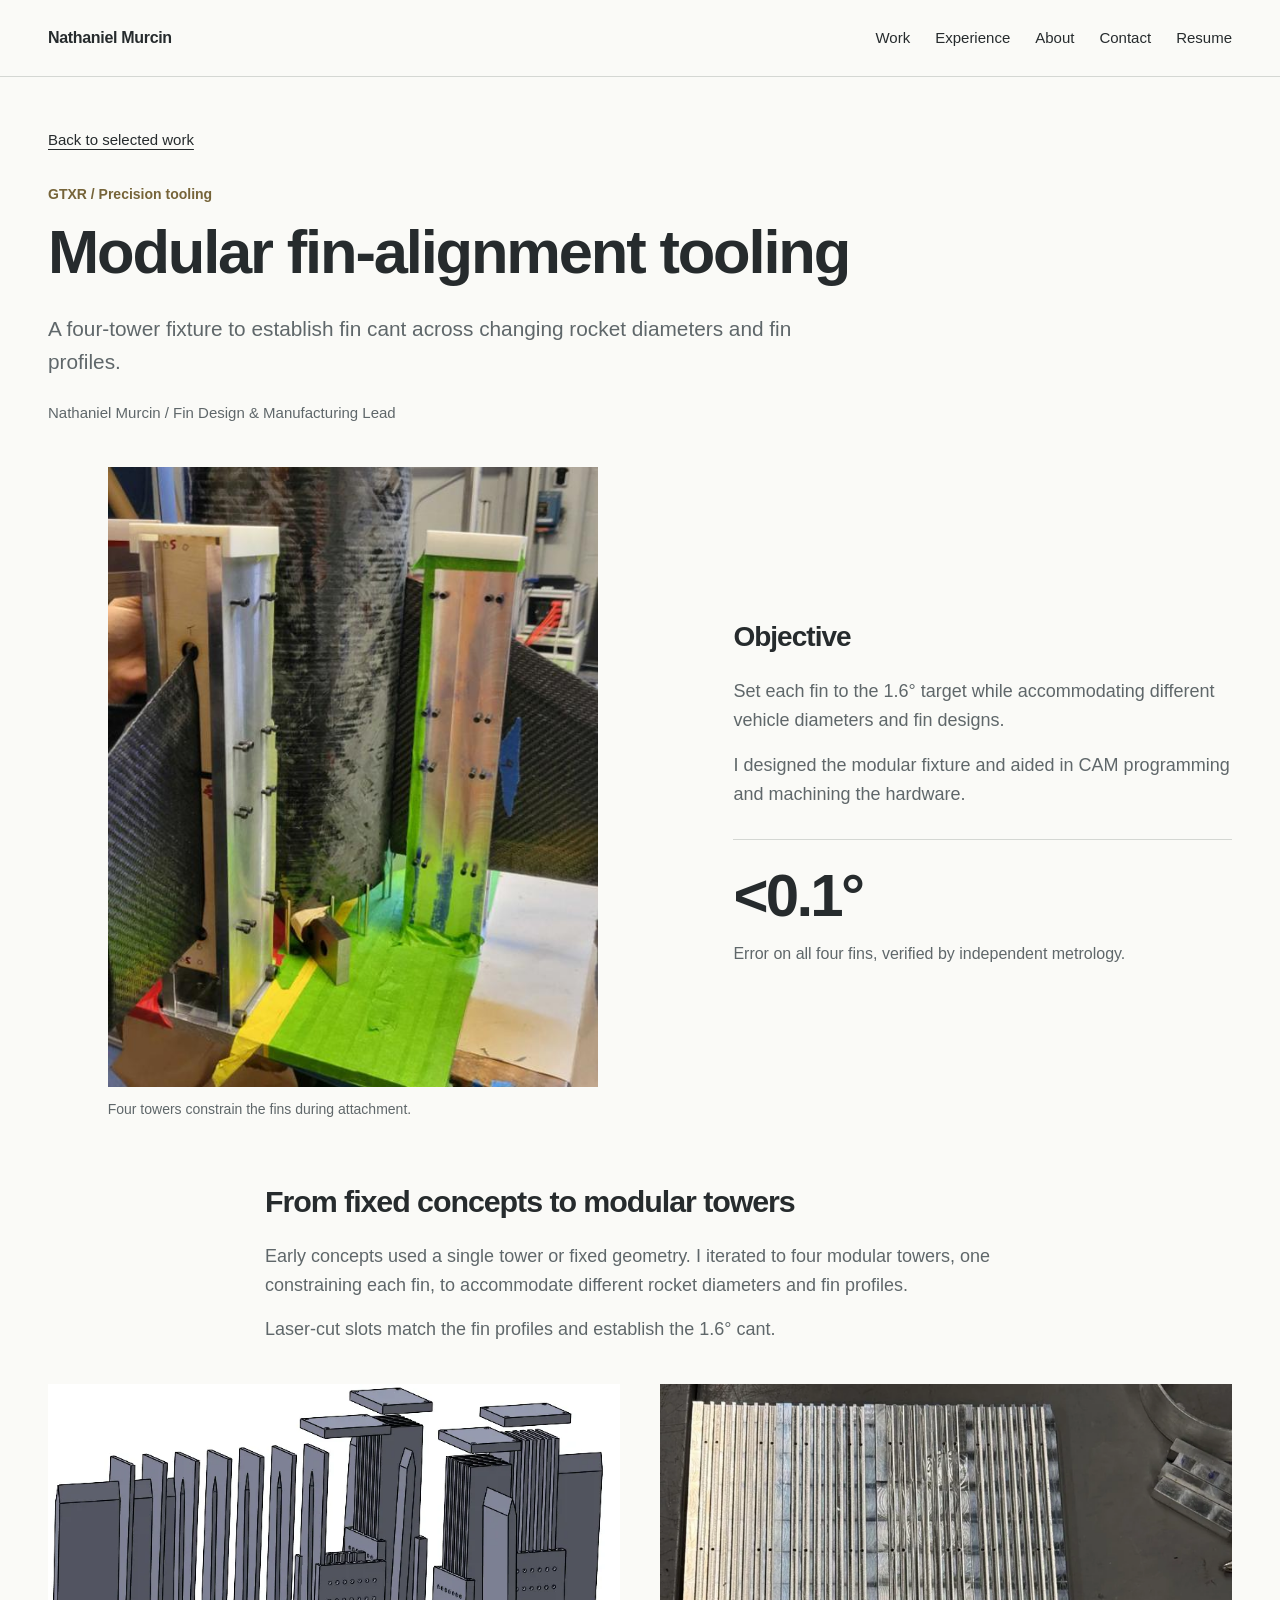
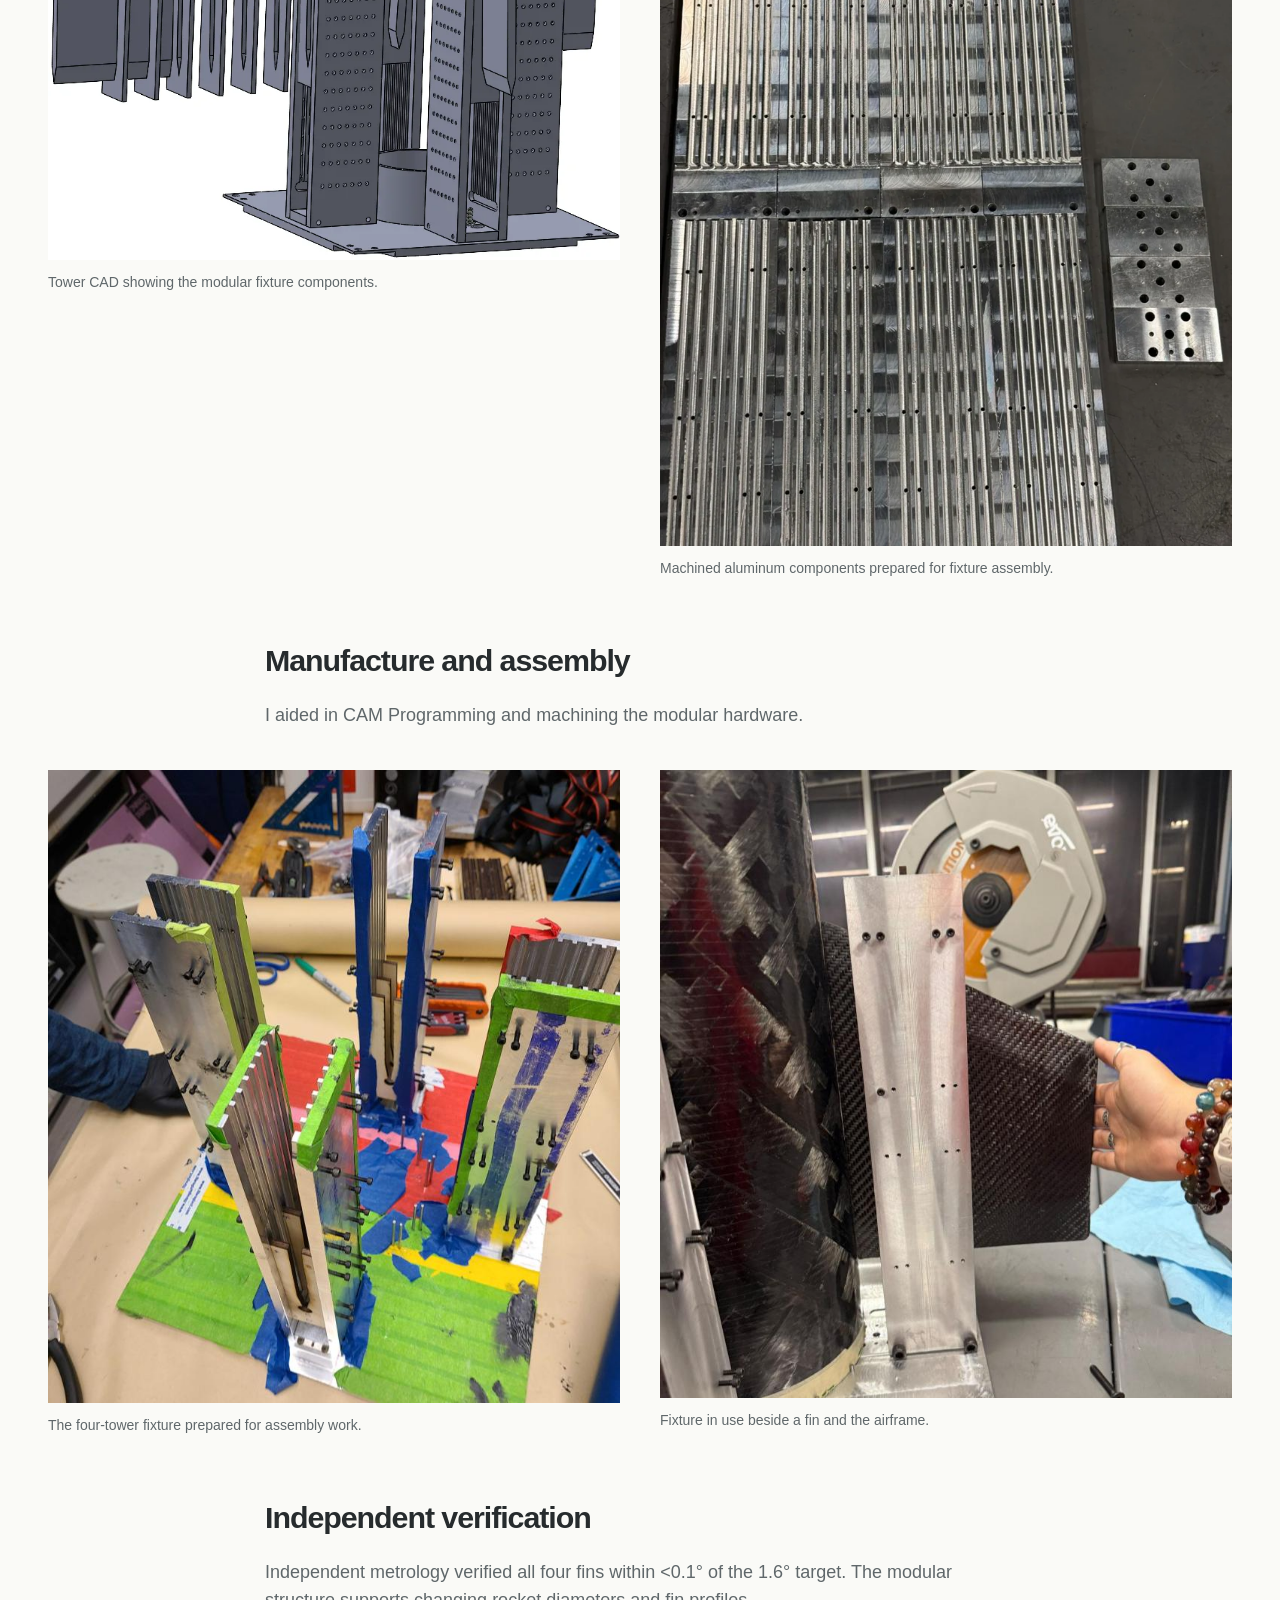
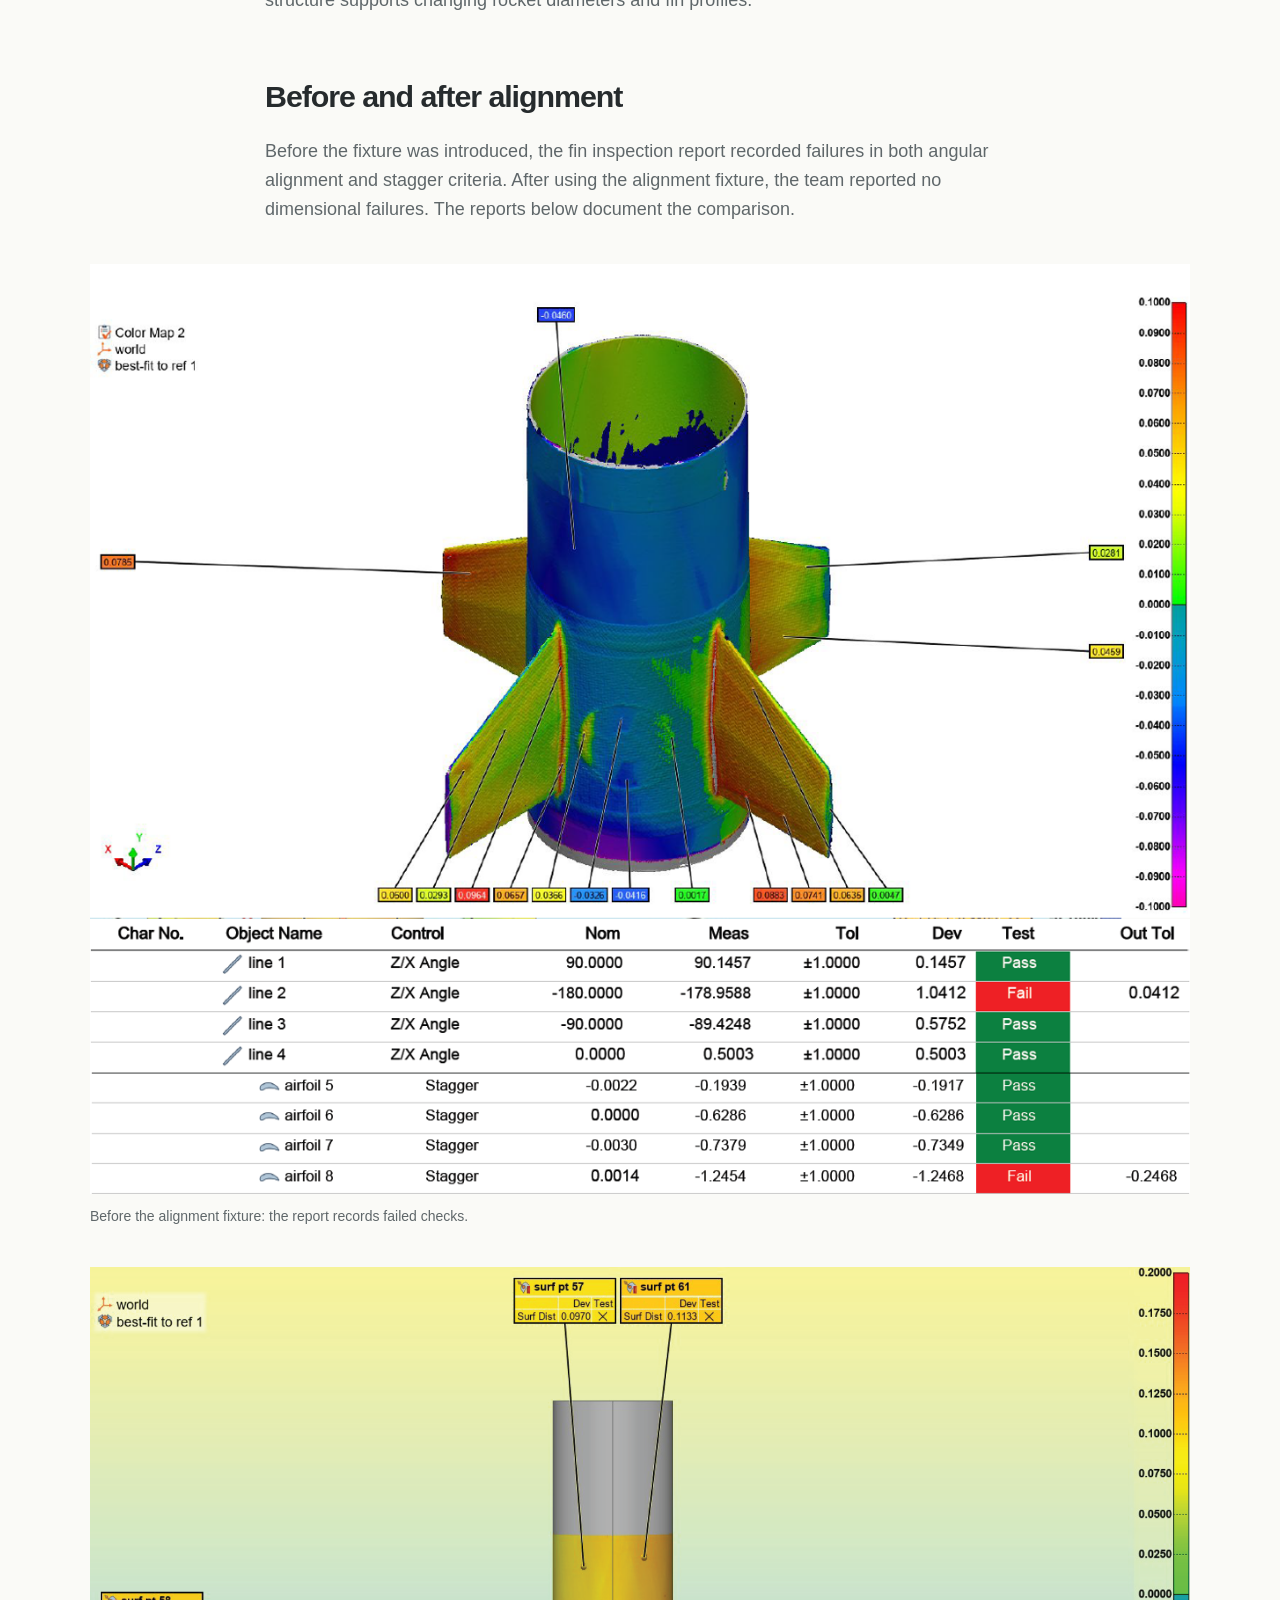
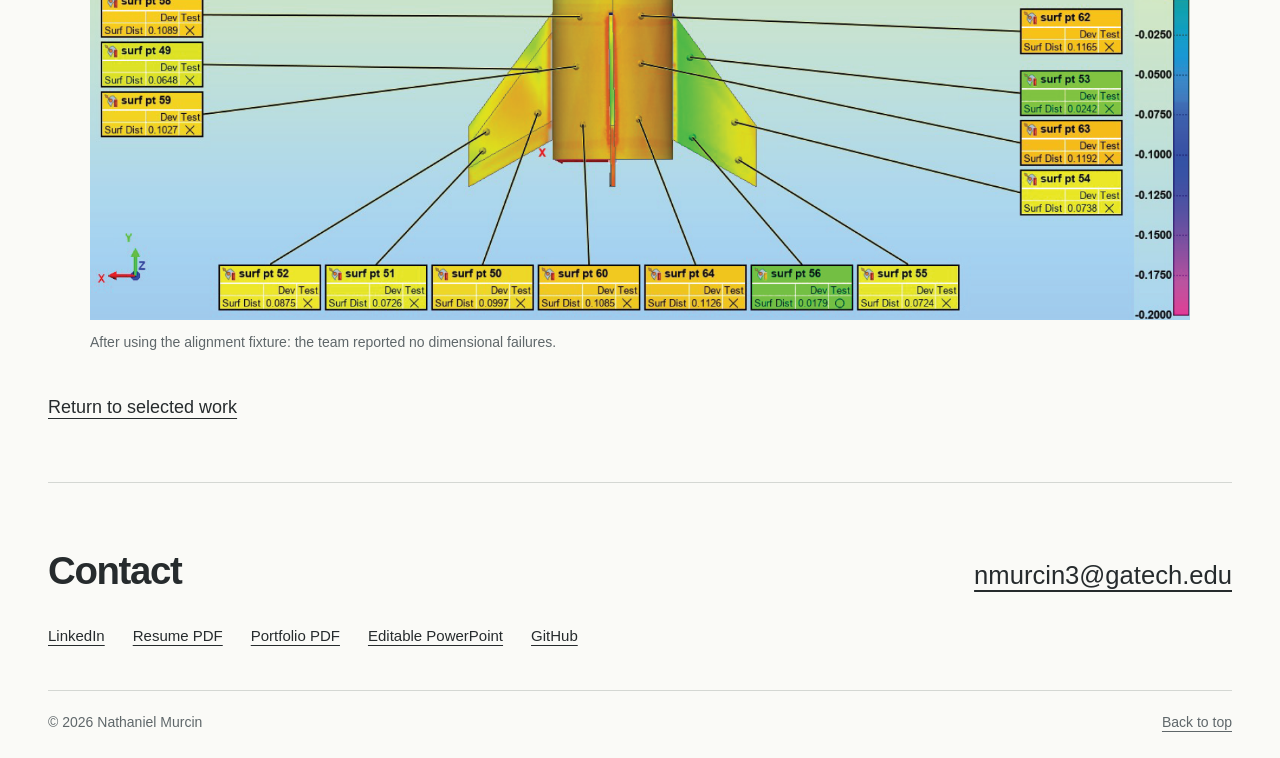
==== projects/alignment/index.html @ 35494700 "Publish reviewed aerospace portfolio and case studies" ====
<!doctype html>
<html lang="en" data-theme="light">
<head>
<meta charset="utf-8"><meta name="viewport" content="width=device-width, initial-scale=1">
<meta name="google-site-verification" content="puXqQdYOni_7Xcv1-quEOG1gan9JZYwJJ6wjmhf37nc">
<title>Modular fin-alignment tooling | Nathaniel Murcin</title>
<meta name="description" content="A four-tower fixture to establish fin cant across changing rocket diameters and fin profiles.">
<link rel="canonical" href="https://nmurcin.github.io/projects/alignment/"><meta name="theme-color" content="#fafaf7">
<meta property="og:type" content="website"><meta property="og:title" content="Modular fin-alignment tooling | Nathaniel Murcin"><meta property="og:description" content="A four-tower fixture to establish fin cant across changing rocket diameters and fin profiles."><meta property="og:url" content="https://nmurcin.github.io/projects/alignment/"><meta property="og:site_name" content="Nathaniel Murcin">
<meta property="og:image" content="https://nmurcin.github.io/assets/profile/nathaniel-murcin.png"><meta property="og:image:width" content="400"><meta property="og:image:height" content="400"><meta property="og:image:alt" content="Portrait of Nathaniel Murcin">
<meta name="twitter:card" content="summary"><meta name="twitter:title" content="Modular fin-alignment tooling | Nathaniel Murcin"><meta name="twitter:description" content="A four-tower fixture to establish fin cant across changing rocket diameters and fin profiles."><meta name="twitter:image" content="https://nmurcin.github.io/assets/profile/nathaniel-murcin.png">
<link rel="icon" href="/assets/favicon.svg" type="image/svg+xml"><link rel="icon" href="/favicon.ico" sizes="any"><link rel="stylesheet" href="../../styles.css">
<script>try{document.documentElement.dataset.theme=localStorage.getItem('theme')||(matchMedia('(prefers-color-scheme: dark)').matchesE'dark':'light')}catch(e){}document.documentElement.classList.add('js');</script>
<script type="application/ld+json">{"@context":"https://schema.org","@type":"ProfilePage","mainEntity":{"@type":"Person","name":"Nathaniel Murcin","url":"https://nmurcin.github.io/","email":"mailto:nmurcin3@gatech.edu","jobTitle":"Aerospace Engineering Student","affiliation":{"@type":"CollegeOrUniversity","name":"Georgia Institute of Technology"},"knowsAbout":["Fluid systems","Flight hardware","Structural analysis","Precision tooling","Composites manufacturing","Experimental testing"],"sameAs":["https://www.linkedin.com/in/nathaniel-murcin/","https://github.com/nmurcin"]}}</script>
</head><body data-base="../../"><a class="skip-link" href="#main">Skip to content</a><header class="site-header"><div class="wrap header-inner"><a class="brand" href="../../index.html#top">Nathaniel Murcin</a><div class="nav-controls"><button id="menu-toggle" type="button" aria-controls="navigation" aria-expanded="false">Menu</button><button id="theme-toggle" type="button" aria-label="Switch to dark theme">Dark</button></div><nav id="navigation" aria-label="Main navigation"><a href="../../index.html#work">Work</a><a href="../../index.html#experience">Experience</a><a href="../../index.html#about">About</a><a href="../../index.html#contact">Contact</a><a href="../../resume.pdf">Resume</a></nav></div></header><main id="main" class="case-main wrap"><section class="case-intro" id="top"><a class="back-link" href="../../index.html#work">Back to selected work</a><p class="eyebrow">GTXR / Precision tooling</p><h1>Modular fin-alignment tooling</h1><p class="case-lead">A four-tower fixture to establish fin cant across changing rocket diameters and fin profiles.</p><p class="metadata">Nathaniel Murcin / Fin Design &amp; Manufacturing Lead</p></section><div class="case-opening"><div class="media-group"><figure class="case-portrait"><a class="image-link" href="../../assets/projects/alignment-jig/on-airframe.jpg"><img src="../../assets/projects/alignment-jig/on-airframe.jpg" width="564" height="713" alt="Four-tower alignment fixture on a rocket airframe" loading="eager" decoding="async"></a><figcaption>Four towers constrain the fins during attachment.</figcaption></figure></div><div class="case-objective"><h2>Objective</h2><p>Set each fin to the 1.6° target while accommodating different vehicle diameters and fin designs.</p><p>I designed the modular fixture and aided in CAM programming and machining the hardware.</p><div class="project-result"><strong>&lt;0.1°</strong><p>Error on all four fins, verified by independent metrology.</p></div></div></div><section class="case-copy"><h2>From fixed concepts to modular towers</h2><p>Early concepts used a single tower or fixed geometry. I iterated to four modular towers, one constraining each fin, to accommodate different rocket diameters and fin profiles.</p><p>Laser-cut slots match the fin profiles and establish the 1.6° cant.</p></section><div class="media-group evidence-pair"><figure class=""><a class="image-link" href="../../assets/projects/alignment-jig/cad.webp"><img src="../../assets/projects/alignment-jig/cad.webp" width="793" height="660" alt="Exploded CAD of modular tower components" loading="lazy" decoding="async"></a><figcaption>Tower CAD showing the modular fixture components.</figcaption></figure><figure class="tall-evidence"><a class="image-link" href="../../assets/projects/alignment-jig/machined-parts.webp"><img src="../../assets/projects/alignment-jig/machined-parts.webp" width="800" height="1066" alt="Machined aluminum alignment components" loading="lazy" decoding="async"></a><figcaption>Machined aluminum components prepared for fixture assembly.</figcaption></figure></div><section class="case-copy"><h2>Manufacture and assembly</h2><p>I aided in CAM Programming and machining the modular hardware.</p></section><div class="media-group evidence-pair"><figure class="tall-evidence"><a class="image-link" href="../../assets/projects/alignment-jig/setup.jpg"><img src="../../assets/projects/alignment-jig/setup.jpg" width="759" height="839" alt="Fixture prepared for fin assembly" loading="lazy" decoding="async"></a><figcaption>The four-tower fixture prepared for assembly work.</figcaption></figure><figure class="tall-evidence"><a class="image-link" href="../../assets/projects/alignment-jig/in-use.jpg"><img src="../../assets/projects/alignment-jig/in-use.jpg" width="764" height="839" alt="Fixture constraining a fin on the airframe" loading="lazy" decoding="async"></a><figcaption>Fixture in use beside a fin and the airframe.</figcaption></figure></div><section class="case-copy"><h2>Independent verification</h2><p>Independent metrology verified all four fins within &lt;0.1° of the 1.6° target. The modular structure supports changing rocket diameters and fin profiles.</p></section><section class="case-copy"><h2>Before and after alignment</h2><p>Before the fixture was introduced, the fin inspection report recorded failures in both angular alignment and stagger criteria. After using the alignment fixture, the team reported no dimensional failures. The reports below document the comparison.</p></section><div class="media-group report-comparison"><figure class=""><a class="image-link" href="../../assets/projects/alignment-jig/alignment-before.png"><img src="../../assets/projects/alignment-jig/alignment-before.png" width="1250" height="1057" alt="Before report showing failed angular alignment and stagger checks" loading="lazy" decoding="async"></a><figcaption>Before the alignment fixture: the report records failed checks.</figcaption></figure><figure class=""><a class="image-link" href="../../assets/projects/alignment-jig/alignment-after.png"><img src="../../assets/projects/alignment-jig/alignment-after.png" width="1627" height="966" alt="After report of the fin assembly aligned using the fixture" loading="lazy" decoding="async"></a><figcaption>After using the alignment fixture: the team reported no dimensional failures.</figcaption></figure></div><div class="case-return"><a href="../../index.html#work">Return to selected work</a></div></main><footer class="site-footer wrap" id="contact"><div><h2>Contact</h2><a class="email" href="mailto:nmurcin3@gatech.edu">nmurcin3@gatech.edu</a></div><div class="footer-links"><a href="https://www.linkedin.com/in/nathaniel-murcin/">LinkedIn</a><a href="../../resume.pdf">Resume PDF</a><a href="../../portfolio_vNext/output/Nathaniel_Murcin_Engineering_Portfolio_vNext_r2.pdf">Portfolio PDF</a><a href="../../portfolio_vNext/output/Nathaniel_Murcin_Engineering_Portfolio_vNext_r2.pptx">Editable PowerPoint</a><a href="https://github.com/nmurcin">GitHub</a></div><div class="footer-bottom"><p>© <span id="year">2026</span> Nathaniel Murcin</p><a href="#top">Back to top</a></div></footer><dialog id="lightbox" aria-labelledby="lightbox-caption"><div class="lightbox-top"><span id="lightbox-count"></span><button id="lightbox-close" type="button">Close</button></div><img id="lightbox-image" alt=""><div class="lightbox-bottom"><button id="lightbox-prev" type="button">Previous</button><p id="lightbox-caption"></p><button id="lightbox-next" type="button">Next</button></div></dialog><script src="../../assets/project-media.js"></script><script src="../../script.js"></script></body></html>
---- styles.css ----
﻿:root{--paper:#fafaf7;--surface:#f0f0ec;--ink:#262b2d;--muted:#5f676a;--accent:#766439;--line:#d4d7d3;--max:1200px;color-scheme:light;font-family:Arial,Helvetica,sans-serif;font-synthesis:none}
:root[data-theme=dark]{--paper:#1a1e20;--surface:#23282a;--ink:#f2f3ef;--muted:#b8c0c1;--accent:#caba86;--line:#444b4e;color-scheme:dark}
*{box-sizing:border-box}html{scroll-padding-top:100px}body{margin:0;background:var(--paper);color:var(--ink);font-size:1.125rem;line-height:1.6}a{color:inherit;text-underline-offset:.25em}button{font:inherit;color:inherit;background:transparent;border:1px solid var(--line);padding:8px 14px;min-height:44px;cursor:pointer}a:focus-visible,button:focus-visible,[tabindex]:focus-visible{outline:3px solid var(--accent);outline-offset:5px}img{display:block;max-width:100%;height:auto}figure,p,h1,h2,h3,h4{margin:0}p+p{margin-top:16px}h1,h2,h3,h4{line-height:1.12;font-weight:600;letter-spacing:-.035em}h1{font-size:clamp(2.75rem,5.4vw,5rem)}h2{font-size:clamp(2rem,3vw,2.7rem)}h3{font-size:clamp(1.6rem,2.5vw,2.25rem)}h4{font-size:1.25rem;letter-spacing:-.015em}::selection{background:#d7c89d;color:#242a2c}.wrap{width:min(var(--max),calc(100% - 96px));margin-inline:auto}.eyebrow{font-size:.875rem;color:var(--accent);line-height:1.5;margin-bottom:16px;font-weight:600}.metadata{font-size:.9375rem;color:var(--muted)}.anchor{display:block;scroll-margin-top:100px}.skip-link{position:fixed;top:-100px;left:16px;padding:12px 18px;background:var(--ink);color:var(--paper);z-index:30}.skip-link:focus{top:10px}[hidden]{display:none!important}
.site-header{position:sticky;top:0;z-index:10;background:var(--paper);border-bottom:1px solid var(--line)}.header-inner{display:flex;align-items:center;gap:28px;min-height:76px}.brand{font-size:1rem;font-weight:700;text-decoration:none;white-space:nowrap;letter-spacing:-.02em}.site-header nav{display:flex;align-items:center;gap:25px;margin-left:auto}.site-header nav a{font-size:.9375rem;text-decoration:none;display:inline-flex;align-items:center;min-height:44px}.site-header nav a:hover{text-decoration:underline}.nav-controls{display:flex;order:3;gap:6px}.nav-controls button{font-size:.875rem;border:0}#menu-toggle{display:none}
.intro{display:grid;grid-template-columns:minmax(0,1fr) 270px;gap:80px;padding-block:54px 52px;align-items:center}.intro .eyebrow{margin-bottom:12px}.intro-summary{max-width:630px;color:var(--muted);margin-top:20px;font-size:1.125rem}.intro-links{display:flex;gap:24px;flex-wrap:wrap;margin-top:25px;font-size:1rem}.intro-links a{padding-block:6px}.primary-link{font-weight:700;text-decoration-color:var(--accent)}.intro-education{font-size:.9375rem;line-height:1.55}.intro-education>p:first-child{font-weight:700}.intro-education span{color:var(--muted)}.intro-education p+p{margin-top:15px}
.section{padding-block:80px}.work-section{padding-bottom:80px}.section-heading{display:flex;justify-content:space-between;align-items:baseline;gap:30px;margin-bottom:34px}.section-heading>p{font-size:.9375rem;color:var(--muted);text-align:right}.featured-project{display:grid;grid-template-columns:minmax(0,1.12fr) minmax(0,.88fr);gap:76px;align-items:center;padding:18px 0 56px}.image-link{display:block;min-width:0}.image-link img{width:100%;height:auto;object-fit:contain}.feature-image .image-link{background:var(--surface);height:490px;display:flex;justify-content:center;align-items:center}.feature-image img{width:auto;max-width:100%;height:100%;object-fit:contain}.feature-copy>p:not(.eyebrow){margin-top:22px;color:var(--muted)}h3 a{text-decoration:none}h3 a:hover{text-decoration:underline}.project-result{margin-top:30px;border-top:1px solid var(--line);padding-top:23px}.project-result strong{font-size:3.75rem;letter-spacing:-.045em;font-weight:600;line-height:1.1}.project-result p{font-size:1rem;color:var(--muted);max-width:400px;margin-top:12px}.read-link{display:inline-block;margin-top:23px;font-size:1rem;font-weight:600}.project-pair{display:grid;grid-template-columns:1fr 1fr;gap:54px;border-top:1px solid var(--line);padding-top:46px}.project-preview{display:block;height:340px;background:var(--surface);margin-bottom:25px}.project-preview img{width:100%;height:100%;object-fit:contain}.project-pair article>p:not(.eyebrow){margin-top:18px;color:var(--muted)}.project-pair h3{font-size:1.8rem;max-width:520px}.inline-result{font-size:1rem}.inline-result strong{color:var(--ink)}figcaption{font-size:.875rem;line-height:1.5;color:var(--muted);margin-top:12px}
.experience-section{background:var(--surface)}.experience{display:grid;grid-template-columns:265px minmax(0,1fr);gap:66px;border-top:1px solid var(--line);padding-top:37px}.experience+.experience{margin-top:50px}.experience-label h3{font-size:1.65rem;margin-bottom:16px}.experience-label>p{font-size:1rem}.experience-label .metadata{margin-top:15px;font-size:.9375rem}.experience-content{display:grid;grid-template-columns:1fr 1fr;gap:44px}.experience-content h4,.pursuit-results h4{margin-bottom:16px}.experience-content p,.pursuit-results p{font-size:1rem;color:var(--muted)}.experience-result{border-top:1px solid var(--line);padding-top:16px;margin-top:23px!important}.experience-result strong{color:var(--ink)}.pursuit{grid-template-columns:430px minmax(0,1fr)}.pursuit-results{display:grid;gap:27px}.photo-placeholder{background:var(--surface);border:1px solid var(--line);padding:26px;min-height:280px;display:flex;flex-direction:column;justify-content:center;gap:15px}.photo-placeholder p{margin:0;font-size:.9375rem;line-height:1.5;color:var(--muted)}.photo-placeholder .photo-label{font-size:.875rem;font-weight:600;color:var(--muted)}.photo-placeholder .photo-title{font-size:1.5rem;line-height:1.25;font-weight:600;color:var(--ink)}.pursuit .photo-placeholder{margin-top:28px;min-height:270px;background:var(--paper)}
.support-project{display:grid;grid-template-columns:minmax(0,1fr) minmax(0,1fr);gap:70px;align-items:center}.support-project+.support-project{margin-top:64px;padding-top:60px;border-top:1px solid var(--line)}.support-project h3,.support-project h2{margin-bottom:24px}.support-project>div>p:not(.eyebrow){color:var(--muted)}.rail-image .image-link{height:420px;background:var(--surface)}.rail-image img{height:100%;width:100%;object-fit:contain}.compact-evidence{margin-top:28px;max-width:320px}.compact-evidence .image-link{height:210px}.compact-evidence img{height:100%;object-fit:contain}.research-section{background:var(--surface)}.research-section .photo-placeholder{background:var(--paper)}.research-section .metadata{margin-bottom:20px}.publications{max-width:1000px}.publications>.metadata{margin-top:16px}.publications>div{border-top:1px solid var(--line);padding-top:24px;margin-top:29px}.publications>div>p{font-size:.9375rem;color:var(--muted);margin-bottom:12px}.publications h3{font-size:1.5rem;line-height:1.35}.publications h3 a{text-decoration:underline}.about-section{background:var(--surface)}.about-grid{display:grid;grid-template-columns:200px minmax(0,690px);gap:64px;align-items:center;justify-content:center}.about-grid img{width:200px;height:230px;object-fit:cover}.about-grid h2{margin-bottom:24px}.about-grid p{color:var(--muted)}
.site-footer{padding-block:66px 25px}.site-footer>div:first-child{display:flex;justify-content:space-between;align-items:baseline;gap:24px}.email{font-size:clamp(1.25rem,2vw,1.7rem)}.footer-links{display:flex;flex-wrap:wrap;gap:14px 28px;margin-top:28px;font-size:.9375rem}.footer-bottom{border-top:1px solid var(--line);margin-top:42px;padding-top:20px;display:flex;justify-content:space-between;gap:20px;font-size:.875rem;color:var(--muted)}
.case-intro{padding:48px 0 42px;max-width:980px}.back-link{display:inline-block;font-size:.9375rem;margin-bottom:32px}.case-intro .eyebrow{margin-bottom:13px}.case-intro h1{font-size:clamp(2.5rem,4.8vw,4.5rem);max-width:1000px}.case-lead{font-size:1.3rem;color:var(--muted);max-width:810px;margin-top:25px}.case-intro .metadata{margin-top:23px}.case-opening{display:grid;grid-template-columns:minmax(0,1.1fr) minmax(0,.9fr);gap:76px;align-items:center}.case-portrait .image-link{height:570px;background:var(--surface)}.case-portrait img{height:100%;object-fit:contain}.case-objective h2{font-size:1.75rem;margin-bottom:25px}.case-objective p{color:var(--muted)}.case-copy{max-width:750px;margin:64px auto 40px}.case-copy h2{font-size:1.9rem;margin-bottom:24px}.case-copy>p{color:var(--muted)}.case-copy .case-metric{font-size:3.5rem;color:var(--ink);line-height:1.15;font-weight:600;letter-spacing:-.04em}.evidence-pair{display:grid;grid-template-columns:1fr 1fr;gap:40px;align-items:start}.evidence-pair .image-link{height:420px;background:var(--surface)}.evidence-pair img{height:100%;object-fit:contain}.evidence-pair .tall-evidence .image-link{height:570px}.wide-evidence{max-width:1050px;margin-inline:auto}.wide-evidence .image-link{background:var(--surface)}.wide-evidence img{max-height:650px;object-fit:contain}.fin-context{max-width:750px;margin-inline:auto}.fin-context .case-portrait .image-link{height:540px}.test-design{margin-block:45px}.test-design .image-link{background:var(--surface)}.paper{border-top:1px solid var(--line);padding-top:30px}.paper a{color:var(--ink)}.case-return{padding-block:40px 60px;border-bottom:1px solid var(--line)}
#lightbox{width:min(1200px,calc(100vw - 40px));max-width:calc(100vw - 40px);max-height:calc(100vh - 40px);padding:20px;border:1px solid var(--line);background:var(--paper);color:var(--ink)}#lightbox::backdrop{background:rgba(0,0,0,.8)}.lightbox-top{display:flex;align-items:center;justify-content:space-between;gap:20px;font-size:.875rem;margin-bottom:16px}#lightbox-image{width:100%;height:calc(100vh - 230px);object-fit:contain}.lightbox-bottom{display:flex;align-items:center;justify-content:space-between;gap:20px;margin-top:16px}.lightbox-bottom p{font-size:.875rem;max-width:740px}.lightbox-bottom button{font-size:.9375rem;flex-shrink:0}
@media(min-width:1600px){.intro{padding-block:70px 60px}.feature-image .image-link{height:520px}}
@media(max-width:1000px){.wrap{width:calc(100% - 64px)}.header-inner{gap:18px}.site-header nav{gap:17px}.intro{gap:40px;grid-template-columns:1fr 240px}.featured-project,.case-opening{gap:40px}.experience{gap:40px;grid-template-columns:210px 1fr}.experience-content{grid-template-columns:1fr;gap:35px}.pursuit{grid-template-columns:350px 1fr}.support-project{gap:40px}.project-pair{gap:35px}.project-preview{height:285px}}
@media(max-width:720px){.wrap{width:calc(100% - 40px)}body{font-size:1rem}.header-inner{flex-wrap:wrap;min-height:68px;gap:0;justify-content:space-between;padding-block:9px}.brand{font-size:.9375rem}.nav-controls{order:0}.js #menu-toggle{display:inline-block}.site-header nav{flex-basis:100%;margin-left:0;justify-content:space-between;gap:8px;flex-wrap:wrap;border-top:1px solid var(--line);margin-top:8px;padding-top:5px}.js .site-header nav{display:none}.js .site-header.menu-open nav{display:flex}.site-header nav a{font-size:.875rem}.intro{grid-template-columns:1fr;gap:30px;padding-block:38px 35px}.intro h1{font-size:clamp(2.6rem,11vw,4.2rem)}.intro-summary{font-size:1.0625rem}.intro-education{display:grid;grid-template-columns:1fr 1fr;gap:10px 20px;font-size:.875rem}.intro-education>p:first-child{grid-column:1/-1}.intro-education p+p{margin:0}.intro-links{gap:20px;font-size:.9375rem}.section{padding-block:54px}.section-heading{display:block;margin-bottom:24px}.section-heading>p{margin-top:16px;text-align:left;font-size:.875rem}.featured-project{grid-template-columns:1fr;gap:28px;padding-top:0;padding-bottom:40px}.feature-image .image-link{height:440px}.feature-copy h3{font-size:1.875rem}.feature-copy .eyebrow{margin-bottom:12px}.project-result strong{font-size:3rem}.project-pair{grid-template-columns:1fr;gap:42px;padding-top:35px}.project-preview{height:auto;max-height:none;background:transparent}.project-preview img{width:100%;height:auto;max-height:420px;object-fit:contain}.project-pair article+article{border-top:1px solid var(--line);padding-top:38px}.work-section{padding-bottom:54px}.experience,.pursuit{grid-template-columns:1fr;gap:25px}.experience-content{gap:32px}.experience-label h3{font-size:1.65rem}.pursuit .photo-placeholder{max-width:500px}.support-project{grid-template-columns:1fr;gap:27px}.support-project+.support-project{margin-top:42px;padding-top:42px}.rail-image .image-link{height:440px}.research-section .support-project>div:first-child{order:2}.photo-placeholder{min-height:240px;padding:24px}.about-grid{grid-template-columns:120px minmax(0,1fr);gap:25px;align-items:start}.about-grid img{height:160px;width:120px}.about-grid h2{font-size:1.8rem}.about-grid p{font-size:1rem}.site-footer{padding-block:45px 25px}.site-footer>div:first-child{display:block}.email{display:inline-block;margin-top:18px}.footer-links{gap:14px 22px}.footer-bottom{font-size:.875rem;flex-wrap:wrap}.case-intro{padding-block:32px}.case-intro h1{font-size:clamp(2.3rem,9vw,3.5rem)}.case-lead{font-size:1.125rem}.case-opening{grid-template-columns:1fr;gap:28px}.case-portrait .image-link{height:470px}.case-objective h2{font-size:1.65rem}.case-copy{margin:45px auto 30px}.case-copy h2{font-size:1.75rem}.evidence-pair{grid-template-columns:1fr;gap:30px}.evidence-pair .image-link{height:auto;min-height:0}.evidence-pair img{height:auto;max-height:510px;object-fit:contain}.evidence-pair .tall-evidence .image-link{height:470px}.wide-evidence img{max-height:510px}.fin-context .case-portrait .image-link{height:470px}.case-return{padding-block:30px 40px}.lightbox-bottom{flex-wrap:wrap;gap:10px}.lightbox-bottom p{order:3;flex-basis:100%}#lightbox{padding:12px;width:calc(100vw - 20px);max-width:calc(100vw - 20px)}#lightbox-image{height:calc(100vh - 270px)}}
@media(max-width:380px){.wrap{width:calc(100% - 32px)}.intro-education{grid-template-columns:1fr}.intro-education>p:first-child{grid-column:auto}.about-grid{grid-template-columns:1fr}.about-grid img{width:150px;height:180px}.feature-image .image-link,.rail-image .image-link{height:390px}.footer-bottom{display:block}.footer-bottom>a{display:inline-block;margin-top:15px}}
@media(prefers-reduced-motion:reduce){*,*::before,*::after{scroll-behavior:auto!important;transition:none!important;animation:none!important}}
@media print{.site-header,.nav-controls,.intro-links,.read-link,.back-link,.case-return,#lightbox,.skip-link{display:none}body{background:white;color:black;font-size:11pt}.wrap{width:100%}.section{padding-block:25px}.intro{padding-block:0 20px}.featured-project,.case-opening{gap:25px}a{text-decoration:none}.photo-placeholder{break-inside:avoid}.case-copy,figure{break-inside:avoid}img{max-height:400px!important}.site-footer{padding-block:20px}.footer-links{display:none}}
/* Long text and enlarged type must not impose an intrinsic grid width. */
.intro>*,.project-pair>*,.support-project>*,.case-opening>*,.evidence-pair>*,.about-grid>*{min-width:0}.intro,.project-pair,.support-project,.case-opening,.evidence-pair,.about-grid{min-width:0}h1,h2,h3,h4,.email,.photo-title{overflow-wrap:anywhere}.header-inner{flex-wrap:wrap}.site-header nav{flex-wrap:wrap}.nav-controls{flex-shrink:0}
/* Without JavaScript, navigation and original image links remain available. */
.nav-controls{display:none}.js .nav-controls{display:flex}

/* Show complete project images at their natural aspect ratio without letterbox panels. */
.feature-image .image-link,.case-portrait .image-link,.rail-image .image-link,.compact-evidence .image-link,.wide-evidence .image-link,.test-design .image-link,.evidence-pair .image-link,.evidence-pair .tall-evidence .image-link,.fin-context .case-portrait .image-link,.project-preview{height:auto;min-height:0;background:transparent;display:block}.feature-image img,.case-portrait img,.rail-image img,.compact-evidence img,.wide-evidence img,.test-design img,.evidence-pair img,.project-preview img{width:100%;height:auto;max-height:none;object-fit:contain}.feature-image,.case-portrait{max-width:490px;margin-inline:auto}.rail-preview{display:block;text-decoration:none;margin-bottom:25px}.rail-preview .photo-placeholder{min-height:340px}.report-comparison{display:grid;gap:40px;max-width:1100px;margin-inline:auto}.report-comparison img{width:100%;height:auto}.wide-evidence>figure:has(img[src$="heated-mold.png"]){max-width:750px;margin-inline:auto}
@media(max-width:720px){.rail-preview .photo-placeholder{min-height:240px}}

.rail-operation{max-width:620px;margin-inline:auto}

/* Documentary photographs supplied by Nathaniel. */
.pursuit-photos{margin-top:28px;display:grid;gap:26px}.passthrough-evidence .small-source{width:239px;max-width:100%;margin-inline:auto}.combustion-support{margin-top:45px;align-items:start}.piv-photo{max-width:430px;margin-inline:auto}.about-grid{grid-template-columns:280px minmax(0,690px)}.about-grid img{width:280px;height:auto;object-fit:contain}
@media(max-width:720px){.about-grid{grid-template-columns:1fr;gap:25px}.about-grid img{width:280px;max-width:100%;height:auto}.combustion-support{margin-top:32px}}
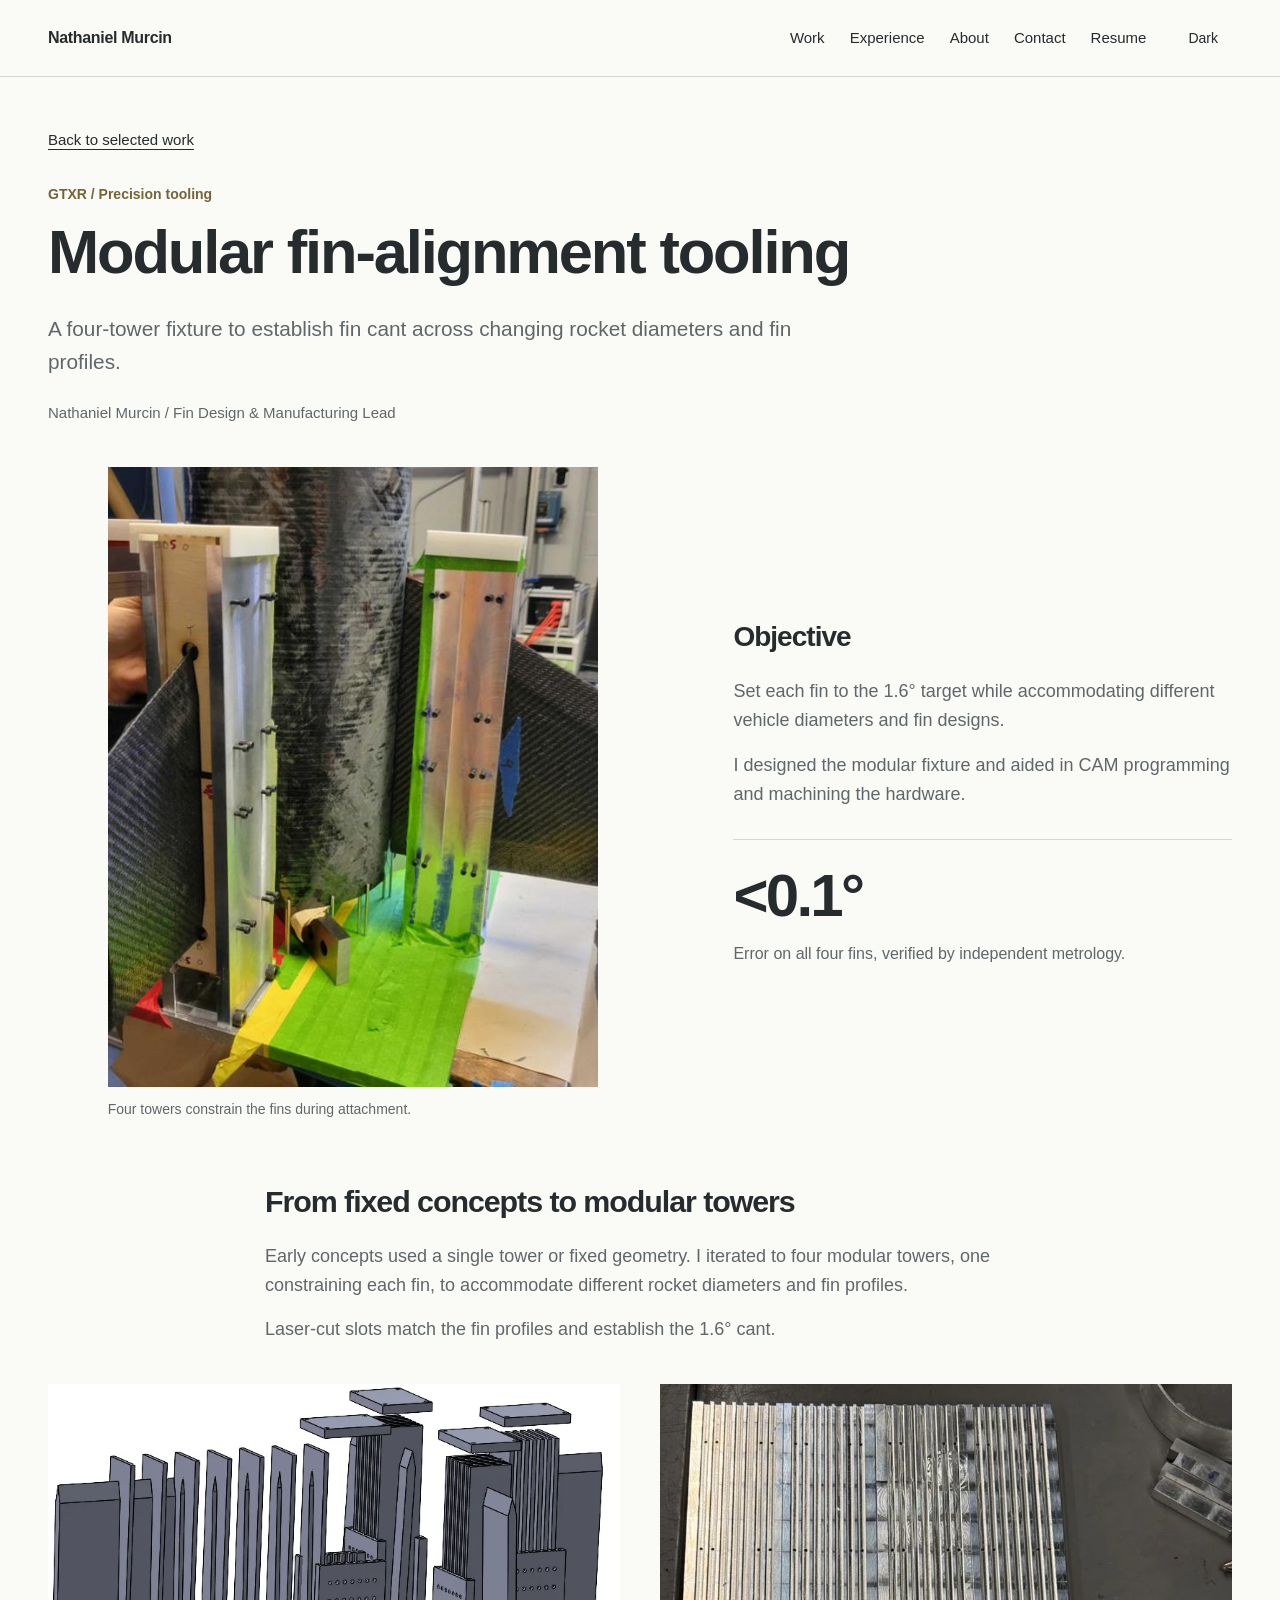
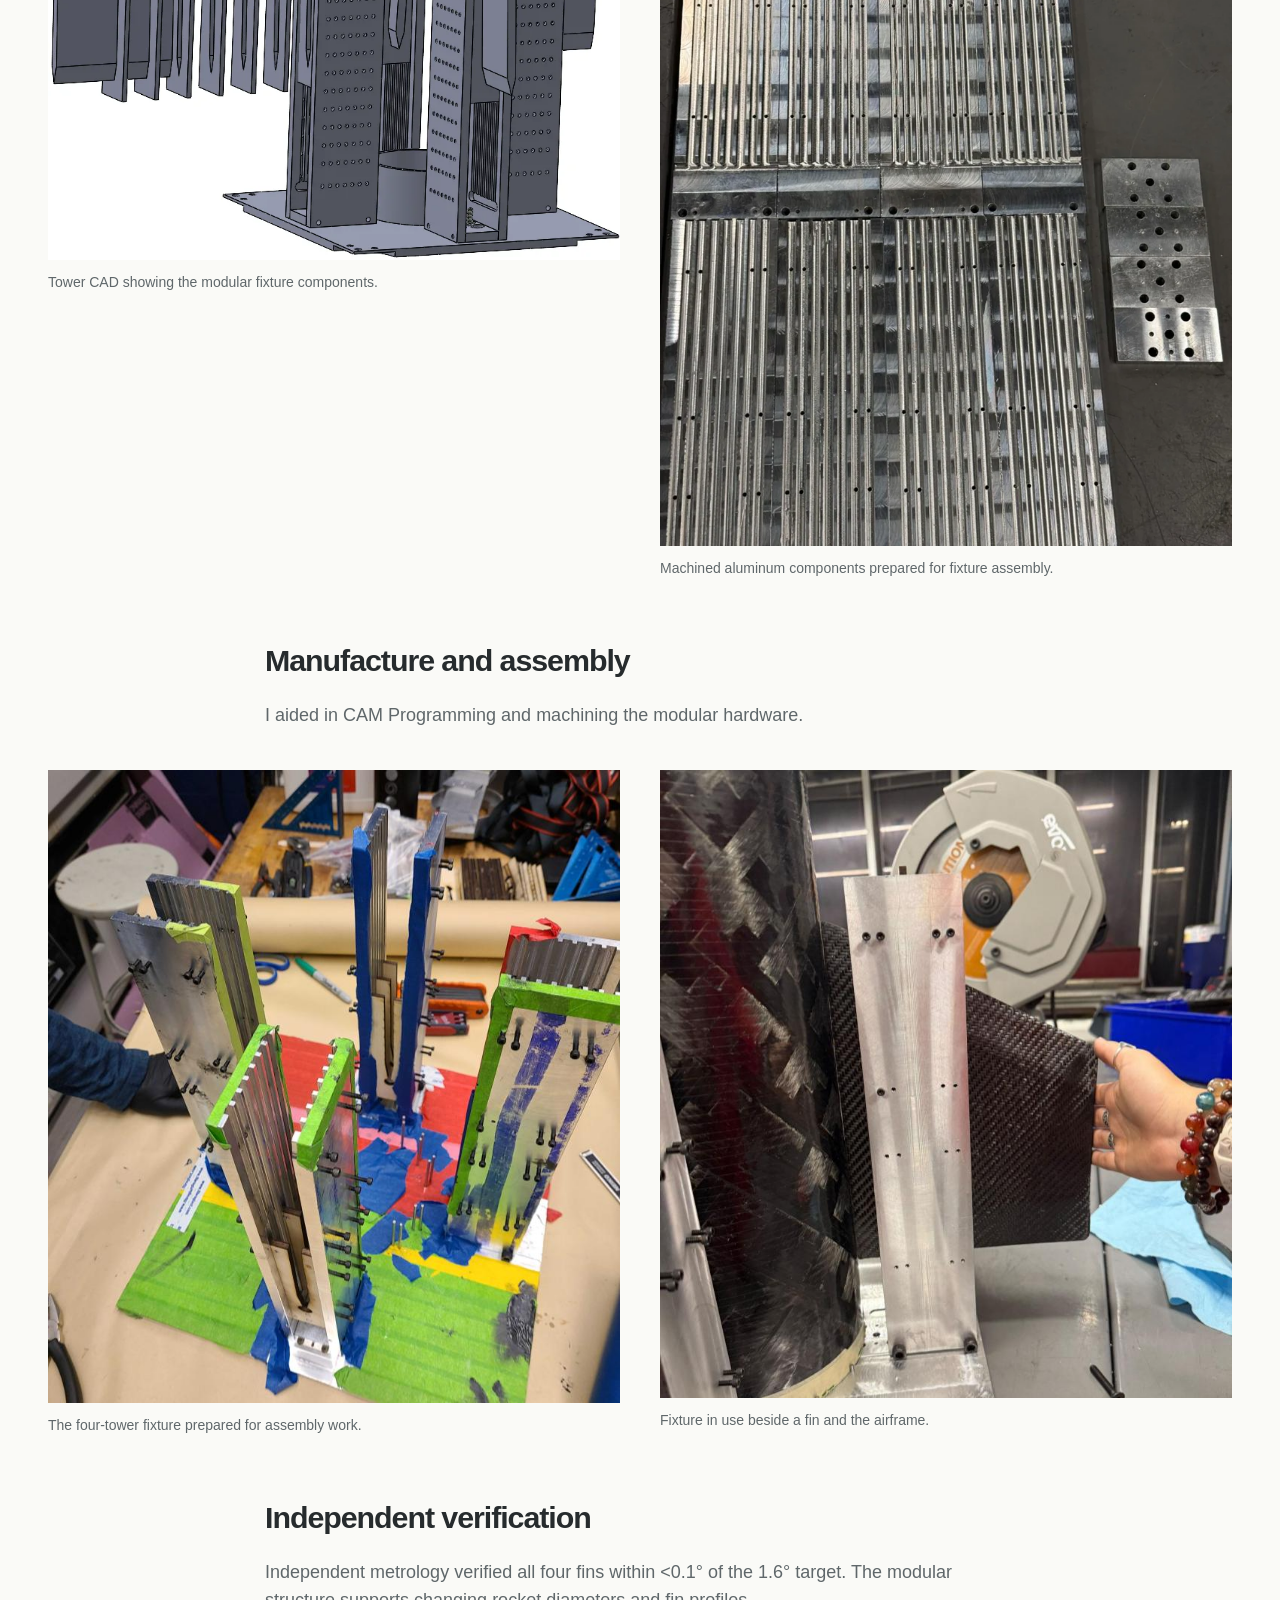
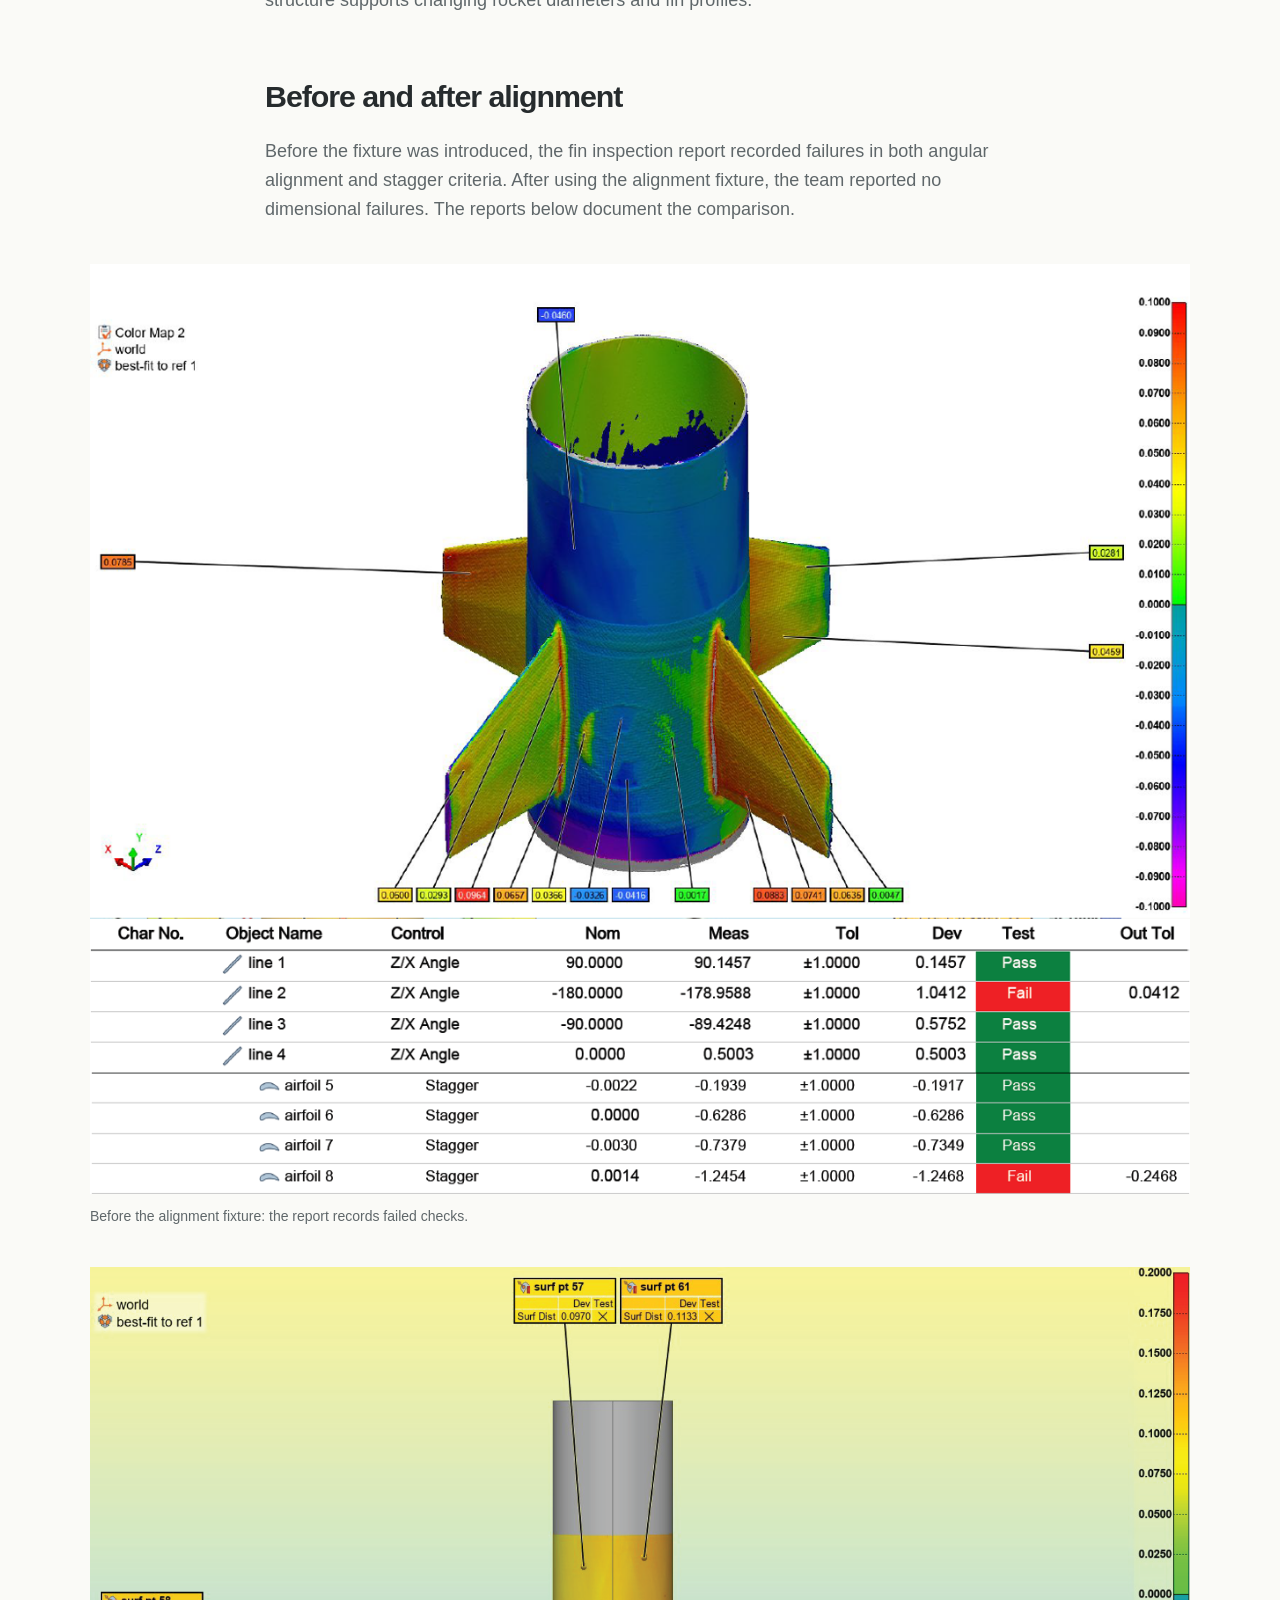
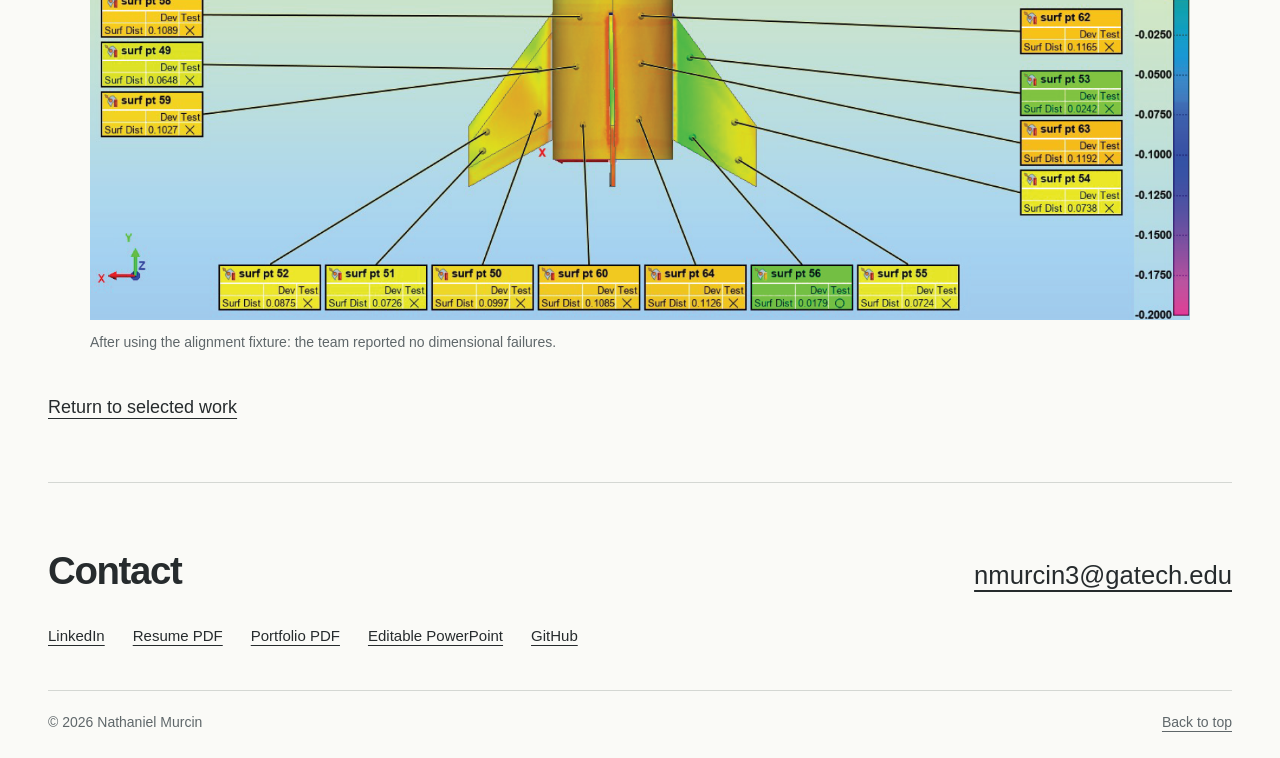
==== commit 49bb0bed: "Restore theme initializer after Resume label cleanup" ====
--- a/projects/alignment/index.html
+++ b/projects/alignment/index.html
@@ -10,6 +10,6 @@
 <meta property="og:image" content="https://nmurcin.github.io/assets/profile/nathaniel-murcin.png"><meta property="og:image:width" content="400"><meta property="og:image:height" content="400"><meta property="og:image:alt" content="Portrait of Nathaniel Murcin">
 <meta name="twitter:card" content="summary"><meta name="twitter:title" content="Modular fin-alignment tooling | Nathaniel Murcin"><meta name="twitter:description" content="A four-tower fixture to establish fin cant across changing rocket diameters and fin profiles."><meta name="twitter:image" content="https://nmurcin.github.io/assets/profile/nathaniel-murcin.png">
 <link rel="icon" href="/assets/favicon.svg" type="image/svg+xml"><link rel="icon" href="/favicon.ico" sizes="any"><link rel="stylesheet" href="../../styles.css">
-<script>try{document.documentElement.dataset.theme=localStorage.getItem('theme')||(matchMedia('(prefers-color-scheme: dark)').matchesE'dark':'light')}catch(e){}document.documentElement.classList.add('js');</script>
+<script>try{document.documentElement.dataset.theme=localStorage.getItem('theme')||(matchMedia('(prefers-color-scheme: dark)').matches?'dark':'light')}catch(e){}document.documentElement.classList.add('js');</script>
 <script type="application/ld+json">{"@context":"https://schema.org","@type":"ProfilePage","mainEntity":{"@type":"Person","name":"Nathaniel Murcin","url":"https://nmurcin.github.io/","email":"mailto:nmurcin3@gatech.edu","jobTitle":"Aerospace Engineering Student","affiliation":{"@type":"CollegeOrUniversity","name":"Georgia Institute of Technology"},"knowsAbout":["Fluid systems","Flight hardware","Structural analysis","Precision tooling","Composites manufacturing","Experimental testing"],"sameAs":["https://www.linkedin.com/in/nathaniel-murcin/","https://github.com/nmurcin"]}}</script>
 </head><body data-base="../../"><a class="skip-link" href="#main">Skip to content</a><header class="site-header"><div class="wrap header-inner"><a class="brand" href="../../index.html#top">Nathaniel Murcin</a><div class="nav-controls"><button id="menu-toggle" type="button" aria-controls="navigation" aria-expanded="false">Menu</button><button id="theme-toggle" type="button" aria-label="Switch to dark theme">Dark</button></div><nav id="navigation" aria-label="Main navigation"><a href="../../index.html#work">Work</a><a href="../../index.html#experience">Experience</a><a href="../../index.html#about">About</a><a href="../../index.html#contact">Contact</a><a href="../../resume.pdf">Resume</a></nav></div></header><main id="main" class="case-main wrap"><section class="case-intro" id="top"><a class="back-link" href="../../index.html#work">Back to selected work</a><p class="eyebrow">GTXR / Precision tooling</p><h1>Modular fin-alignment tooling</h1><p class="case-lead">A four-tower fixture to establish fin cant across changing rocket diameters and fin profiles.</p><p class="metadata">Nathaniel Murcin / Fin Design &amp; Manufacturing Lead</p></section><div class="case-opening"><div class="media-group"><figure class="case-portrait"><a class="image-link" href="../../assets/projects/alignment-jig/on-airframe.jpg"><img src="../../assets/projects/alignment-jig/on-airframe.jpg" width="564" height="713" alt="Four-tower alignment fixture on a rocket airframe" loading="eager" decoding="async"></a><figcaption>Four towers constrain the fins during attachment.</figcaption></figure></div><div class="case-objective"><h2>Objective</h2><p>Set each fin to the 1.6° target while accommodating different vehicle diameters and fin designs.</p><p>I designed the modular fixture and aided in CAM programming and machining the hardware.</p><div class="project-result"><strong>&lt;0.1°</strong><p>Error on all four fins, verified by independent metrology.</p></div></div></div><section class="case-copy"><h2>From fixed concepts to modular towers</h2><p>Early concepts used a single tower or fixed geometry. I iterated to four modular towers, one constraining each fin, to accommodate different rocket diameters and fin profiles.</p><p>Laser-cut slots match the fin profiles and establish the 1.6° cant.</p></section><div class="media-group evidence-pair"><figure class=""><a class="image-link" href="../../assets/projects/alignment-jig/cad.webp"><img src="../../assets/projects/alignment-jig/cad.webp" width="793" height="660" alt="Exploded CAD of modular tower components" loading="lazy" decoding="async"></a><figcaption>Tower CAD showing the modular fixture components.</figcaption></figure><figure class="tall-evidence"><a class="image-link" href="../../assets/projects/alignment-jig/machined-parts.webp"><img src="../../assets/projects/alignment-jig/machined-parts.webp" width="800" height="1066" alt="Machined aluminum alignment components" loading="lazy" decoding="async"></a><figcaption>Machined aluminum components prepared for fixture assembly.</figcaption></figure></div><section class="case-copy"><h2>Manufacture and assembly</h2><p>I aided in CAM Programming and machining the modular hardware.</p></section><div class="media-group evidence-pair"><figure class="tall-evidence"><a class="image-link" href="../../assets/projects/alignment-jig/setup.jpg"><img src="../../assets/projects/alignment-jig/setup.jpg" width="759" height="839" alt="Fixture prepared for fin assembly" loading="lazy" decoding="async"></a><figcaption>The four-tower fixture prepared for assembly work.</figcaption></figure><figure class="tall-evidence"><a class="image-link" href="../../assets/projects/alignment-jig/in-use.jpg"><img src="../../assets/projects/alignment-jig/in-use.jpg" width="764" height="839" alt="Fixture constraining a fin on the airframe" loading="lazy" decoding="async"></a><figcaption>Fixture in use beside a fin and the airframe.</figcaption></figure></div><section class="case-copy"><h2>Independent verification</h2><p>Independent metrology verified all four fins within &lt;0.1° of the 1.6° target. The modular structure supports changing rocket diameters and fin profiles.</p></section><section class="case-copy"><h2>Before and after alignment</h2><p>Before the fixture was introduced, the fin inspection report recorded failures in both angular alignment and stagger criteria. After using the alignment fixture, the team reported no dimensional failures. The reports below document the comparison.</p></section><div class="media-group report-comparison"><figure class=""><a class="image-link" href="../../assets/projects/alignment-jig/alignment-before.png"><img src="../../assets/projects/alignment-jig/alignment-before.png" width="1250" height="1057" alt="Before report showing failed angular alignment and stagger checks" loading="lazy" decoding="async"></a><figcaption>Before the alignment fixture: the report records failed checks.</figcaption></figure><figure class=""><a class="image-link" href="../../assets/projects/alignment-jig/alignment-after.png"><img src="../../assets/projects/alignment-jig/alignment-after.png" width="1627" height="966" alt="After report of the fin assembly aligned using the fixture" loading="lazy" decoding="async"></a><figcaption>After using the alignment fixture: the team reported no dimensional failures.</figcaption></figure></div><div class="case-return"><a href="../../index.html#work">Return to selected work</a></div></main><footer class="site-footer wrap" id="contact"><div><h2>Contact</h2><a class="email" href="mailto:nmurcin3@gatech.edu">nmurcin3@gatech.edu</a></div><div class="footer-links"><a href="https://www.linkedin.com/in/nathaniel-murcin/">LinkedIn</a><a href="../../resume.pdf">Resume PDF</a><a href="../../portfolio_vNext/output/Nathaniel_Murcin_Engineering_Portfolio_vNext_r2.pdf">Portfolio PDF</a><a href="../../portfolio_vNext/output/Nathaniel_Murcin_Engineering_Portfolio_vNext_r2.pptx">Editable PowerPoint</a><a href="https://github.com/nmurcin">GitHub</a></div><div class="footer-bottom"><p>© <span id="year">2026</span> Nathaniel Murcin</p><a href="#top">Back to top</a></div></footer><dialog id="lightbox" aria-labelledby="lightbox-caption"><div class="lightbox-top"><span id="lightbox-count"></span><button id="lightbox-close" type="button">Close</button></div><img id="lightbox-image" alt=""><div class="lightbox-bottom"><button id="lightbox-prev" type="button">Previous</button><p id="lightbox-caption"></p><button id="lightbox-next" type="button">Next</button></div></dialog><script src="../../assets/project-media.js"></script><script src="../../script.js"></script></body></html>
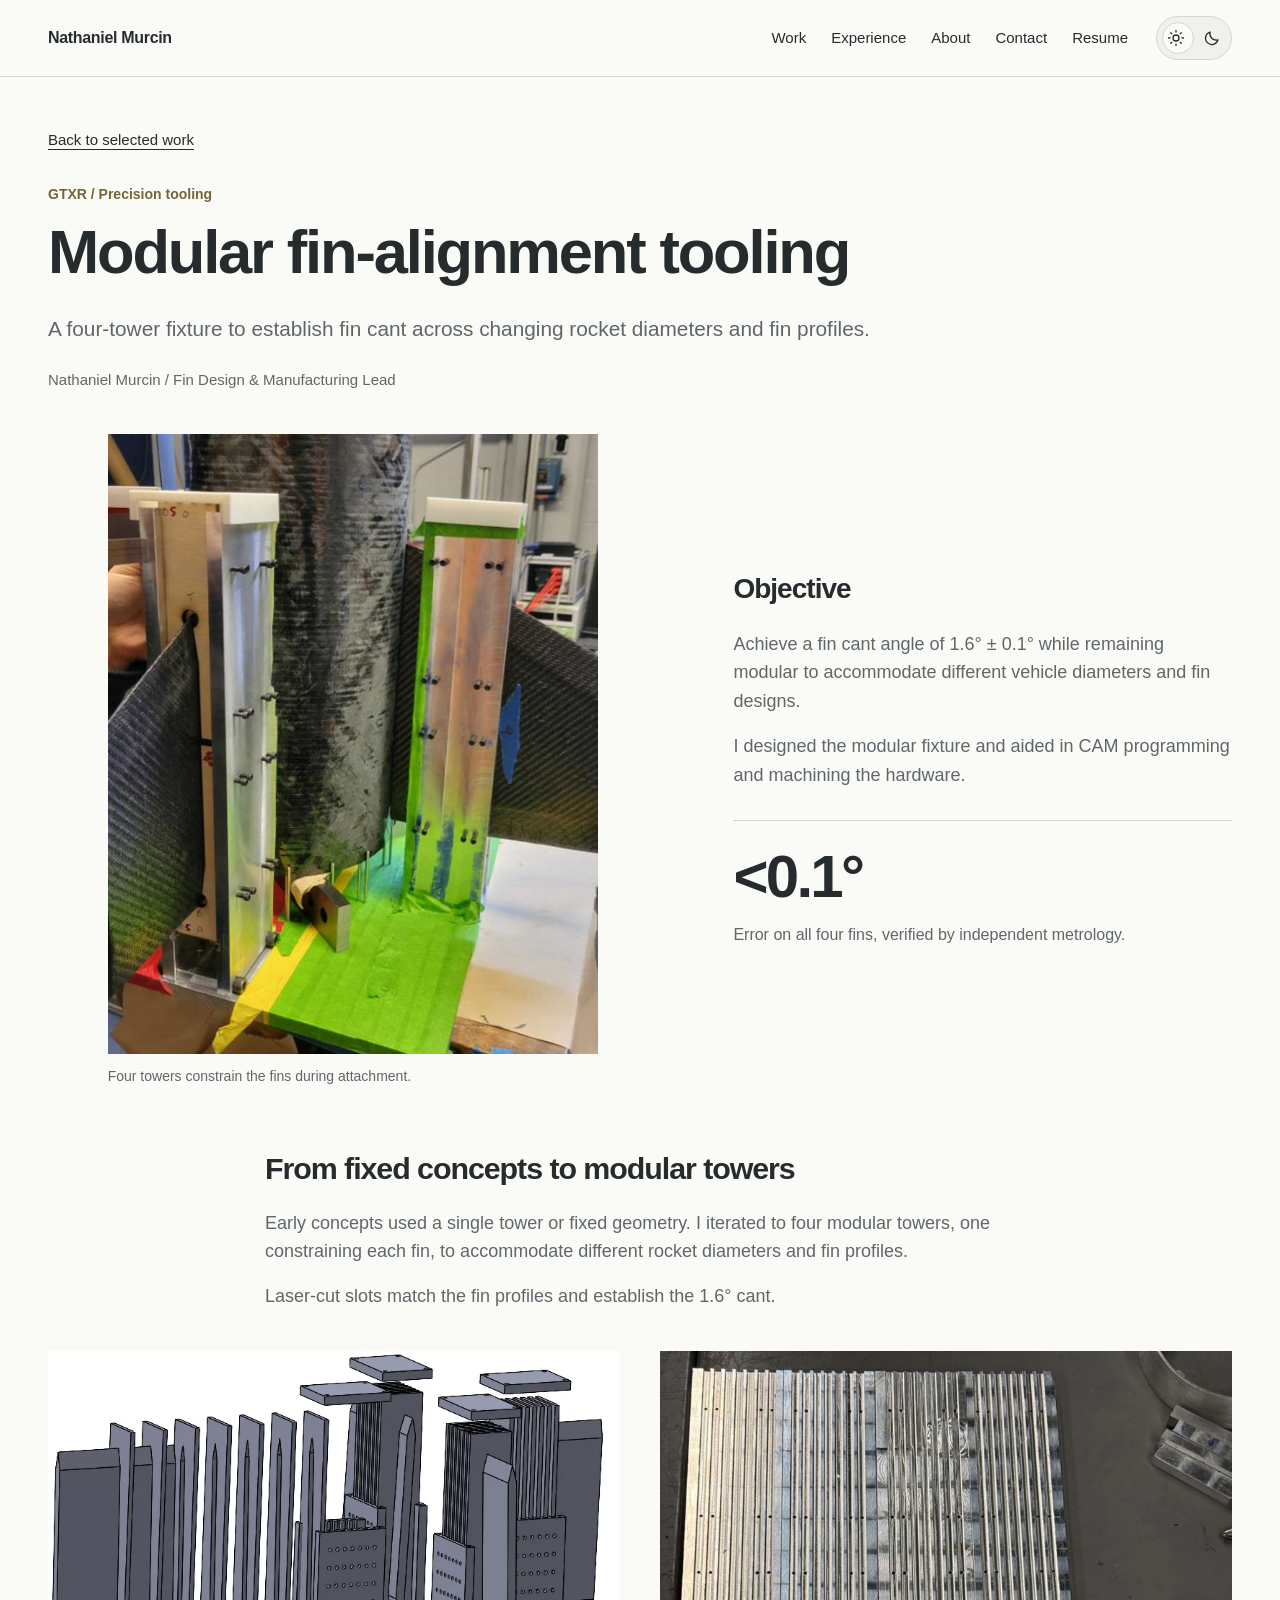
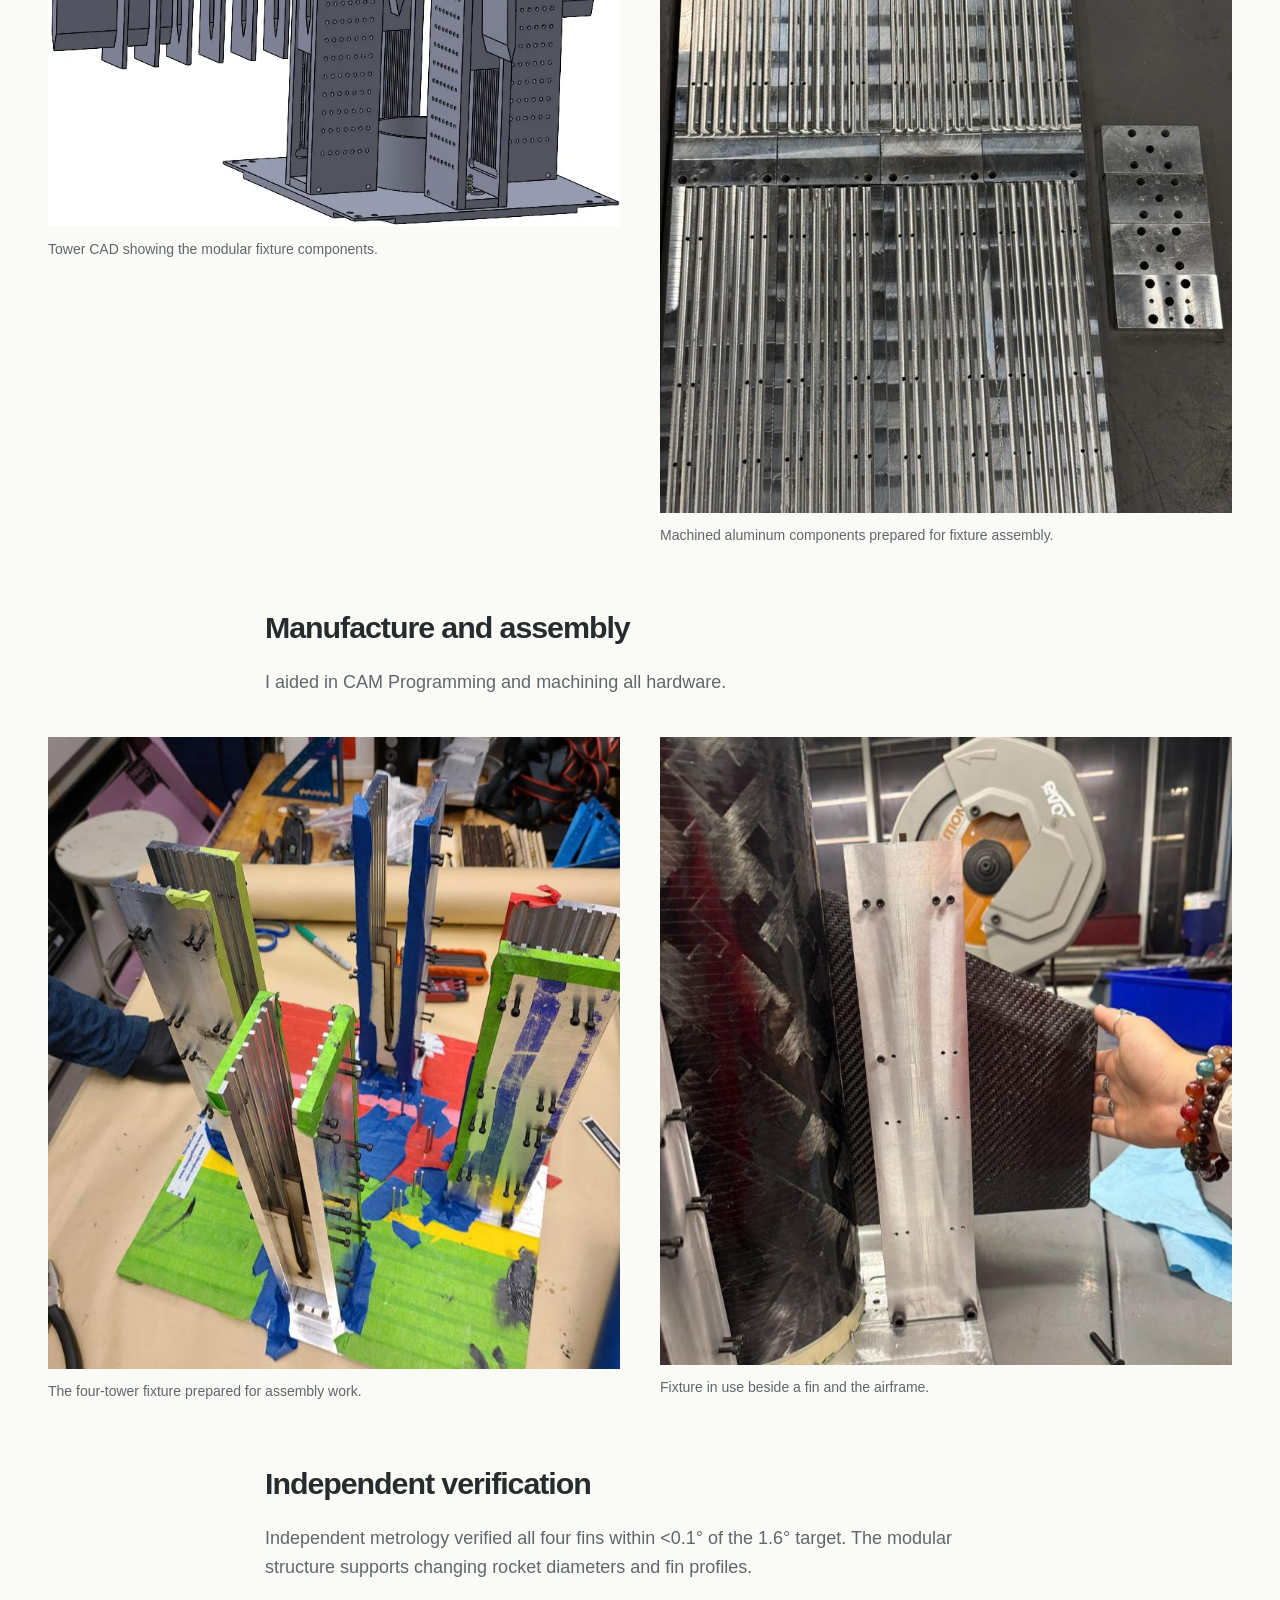
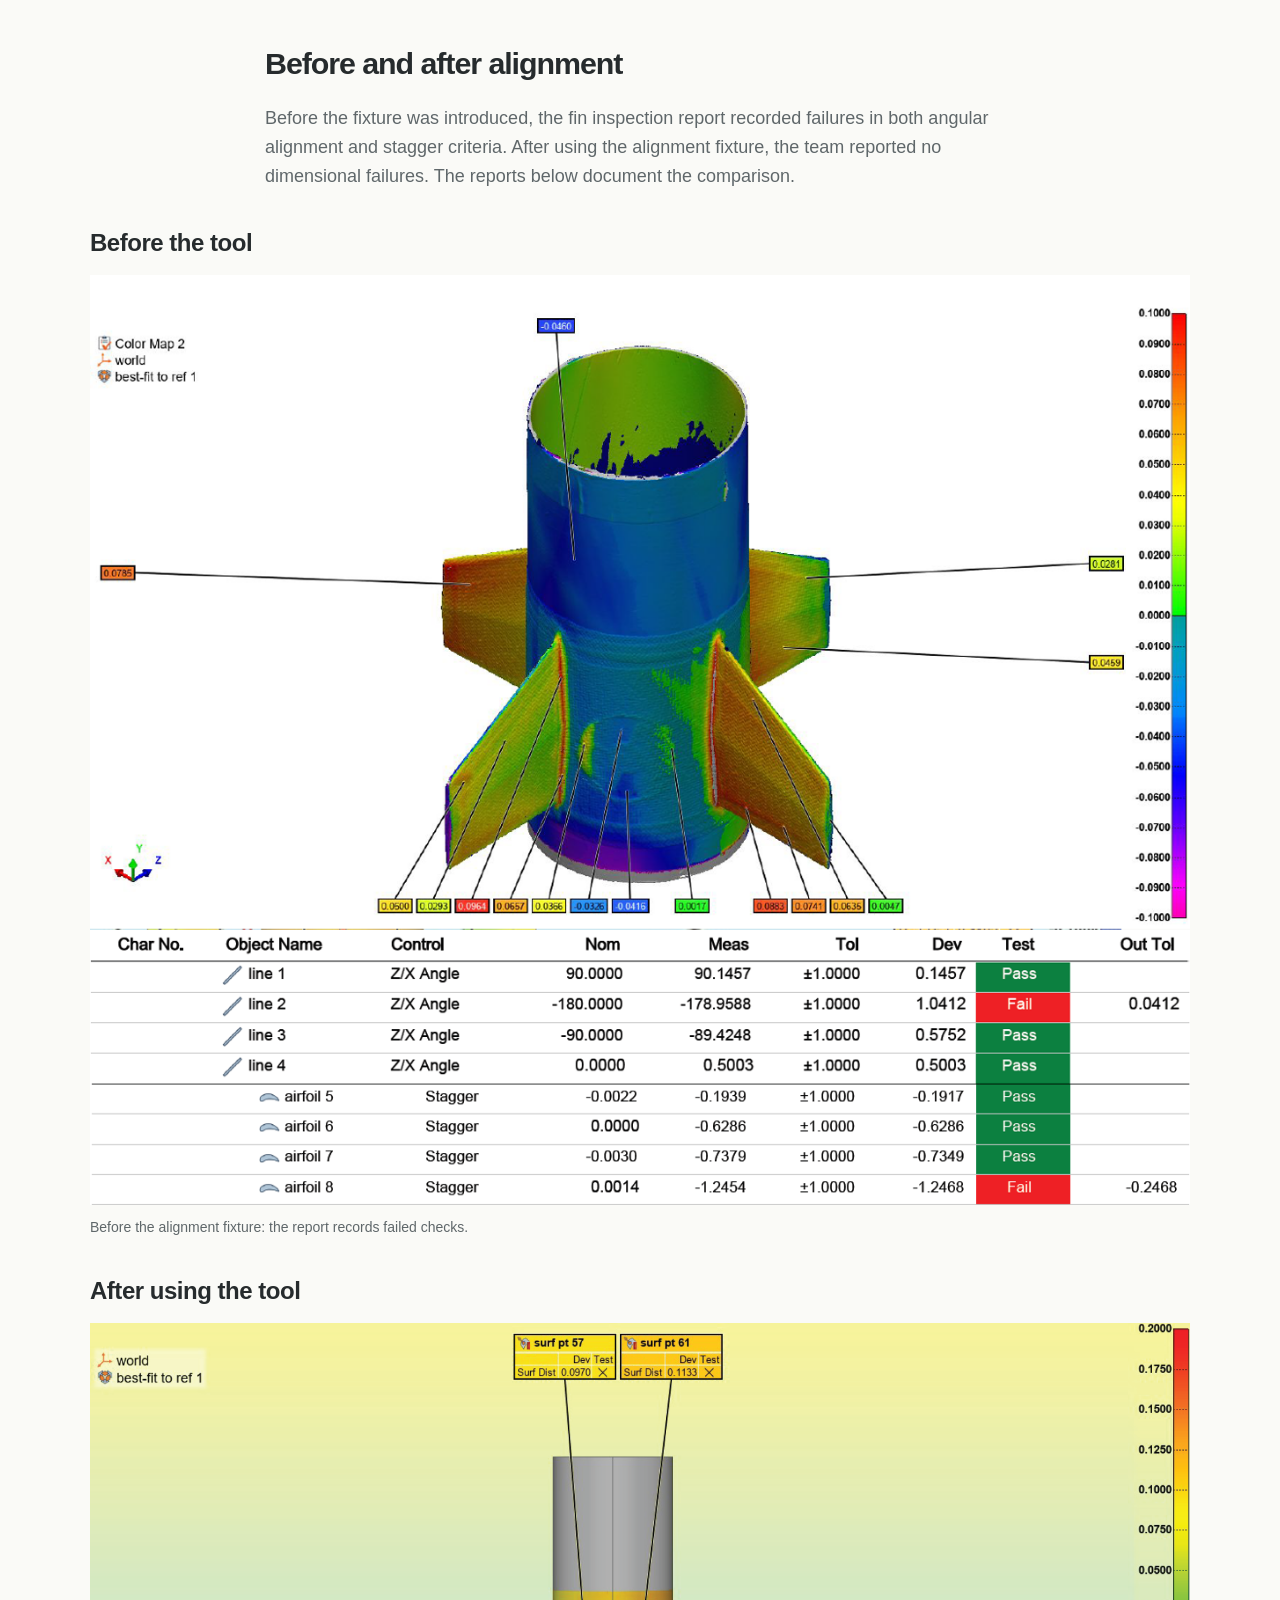
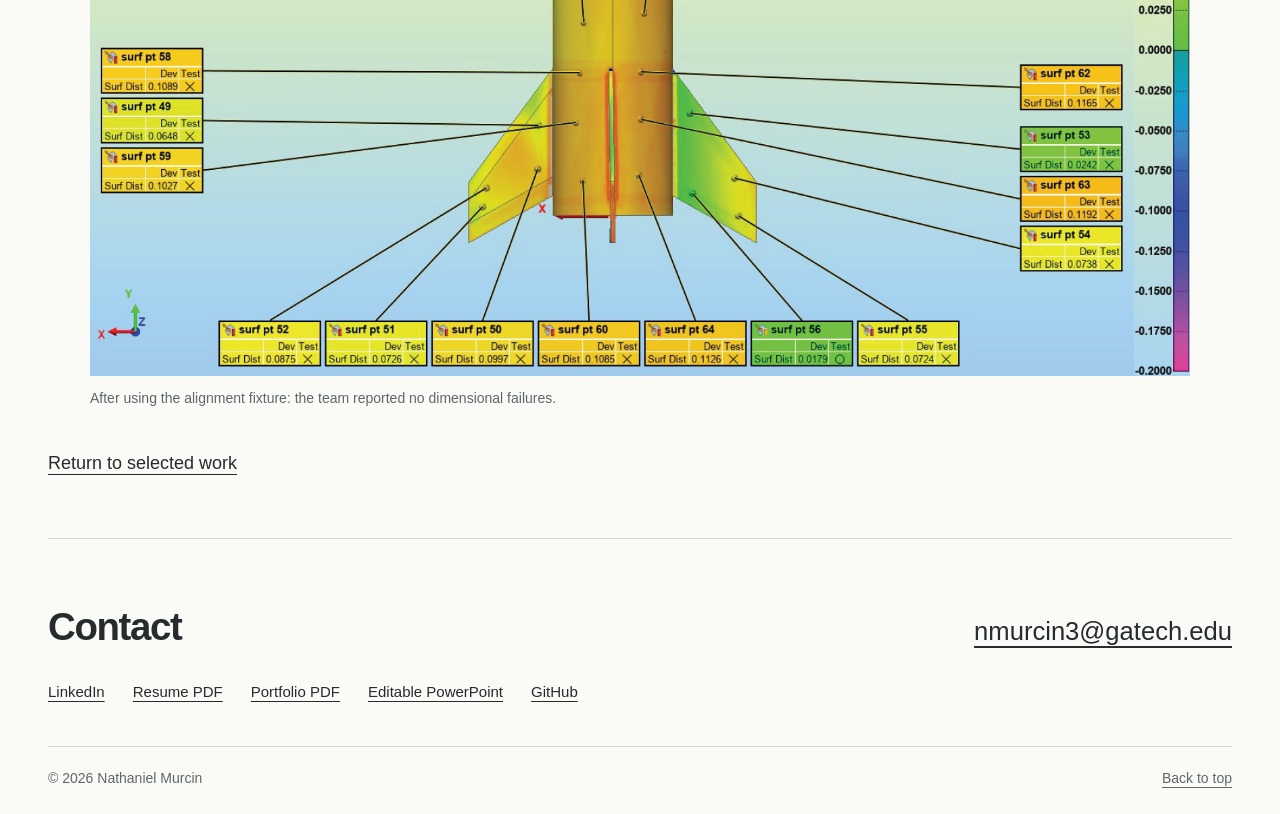
==== commit c0226226: "Refine engineering case studies and portfolio controls" ====
--- a/projects/alignment/index.html
+++ b/projects/alignment/index.html
@@ -12,4 +12,4 @@
 <link rel="icon" href="/assets/favicon.svg" type="image/svg+xml"><link rel="icon" href="/favicon.ico" sizes="any"><link rel="stylesheet" href="../../styles.css">
 <script>try{document.documentElement.dataset.theme=localStorage.getItem('theme')||(matchMedia('(prefers-color-scheme: dark)').matches?'dark':'light')}catch(e){}document.documentElement.classList.add('js');</script>
 <script type="application/ld+json">{"@context":"https://schema.org","@type":"ProfilePage","mainEntity":{"@type":"Person","name":"Nathaniel Murcin","url":"https://nmurcin.github.io/","email":"mailto:nmurcin3@gatech.edu","jobTitle":"Aerospace Engineering Student","affiliation":{"@type":"CollegeOrUniversity","name":"Georgia Institute of Technology"},"knowsAbout":["Fluid systems","Flight hardware","Structural analysis","Precision tooling","Composites manufacturing","Experimental testing"],"sameAs":["https://www.linkedin.com/in/nathaniel-murcin/","https://github.com/nmurcin"]}}</script>
-</head><body data-base="../../"><a class="skip-link" href="#main">Skip to content</a><header class="site-header"><div class="wrap header-inner"><a class="brand" href="../../index.html#top">Nathaniel Murcin</a><div class="nav-controls"><button id="menu-toggle" type="button" aria-controls="navigation" aria-expanded="false">Menu</button><button id="theme-toggle" type="button" aria-label="Switch to dark theme">Dark</button></div><nav id="navigation" aria-label="Main navigation"><a href="../../index.html#work">Work</a><a href="../../index.html#experience">Experience</a><a href="../../index.html#about">About</a><a href="../../index.html#contact">Contact</a><a href="../../resume.pdf">Resume</a></nav></div></header><main id="main" class="case-main wrap"><section class="case-intro" id="top"><a class="back-link" href="../../index.html#work">Back to selected work</a><p class="eyebrow">GTXR / Precision tooling</p><h1>Modular fin-alignment tooling</h1><p class="case-lead">A four-tower fixture to establish fin cant across changing rocket diameters and fin profiles.</p><p class="metadata">Nathaniel Murcin / Fin Design &amp; Manufacturing Lead</p></section><div class="case-opening"><div class="media-group"><figure class="case-portrait"><a class="image-link" href="../../assets/projects/alignment-jig/on-airframe.jpg"><img src="../../assets/projects/alignment-jig/on-airframe.jpg" width="564" height="713" alt="Four-tower alignment fixture on a rocket airframe" loading="eager" decoding="async"></a><figcaption>Four towers constrain the fins during attachment.</figcaption></figure></div><div class="case-objective"><h2>Objective</h2><p>Set each fin to the 1.6° target while accommodating different vehicle diameters and fin designs.</p><p>I designed the modular fixture and aided in CAM programming and machining the hardware.</p><div class="project-result"><strong>&lt;0.1°</strong><p>Error on all four fins, verified by independent metrology.</p></div></div></div><section class="case-copy"><h2>From fixed concepts to modular towers</h2><p>Early concepts used a single tower or fixed geometry. I iterated to four modular towers, one constraining each fin, to accommodate different rocket diameters and fin profiles.</p><p>Laser-cut slots match the fin profiles and establish the 1.6° cant.</p></section><div class="media-group evidence-pair"><figure class=""><a class="image-link" href="../../assets/projects/alignment-jig/cad.webp"><img src="../../assets/projects/alignment-jig/cad.webp" width="793" height="660" alt="Exploded CAD of modular tower components" loading="lazy" decoding="async"></a><figcaption>Tower CAD showing the modular fixture components.</figcaption></figure><figure class="tall-evidence"><a class="image-link" href="../../assets/projects/alignment-jig/machined-parts.webp"><img src="../../assets/projects/alignment-jig/machined-parts.webp" width="800" height="1066" alt="Machined aluminum alignment components" loading="lazy" decoding="async"></a><figcaption>Machined aluminum components prepared for fixture assembly.</figcaption></figure></div><section class="case-copy"><h2>Manufacture and assembly</h2><p>I aided in CAM Programming and machining the modular hardware.</p></section><div class="media-group evidence-pair"><figure class="tall-evidence"><a class="image-link" href="../../assets/projects/alignment-jig/setup.jpg"><img src="../../assets/projects/alignment-jig/setup.jpg" width="759" height="839" alt="Fixture prepared for fin assembly" loading="lazy" decoding="async"></a><figcaption>The four-tower fixture prepared for assembly work.</figcaption></figure><figure class="tall-evidence"><a class="image-link" href="../../assets/projects/alignment-jig/in-use.jpg"><img src="../../assets/projects/alignment-jig/in-use.jpg" width="764" height="839" alt="Fixture constraining a fin on the airframe" loading="lazy" decoding="async"></a><figcaption>Fixture in use beside a fin and the airframe.</figcaption></figure></div><section class="case-copy"><h2>Independent verification</h2><p>Independent metrology verified all four fins within &lt;0.1° of the 1.6° target. The modular structure supports changing rocket diameters and fin profiles.</p></section><section class="case-copy"><h2>Before and after alignment</h2><p>Before the fixture was introduced, the fin inspection report recorded failures in both angular alignment and stagger criteria. After using the alignment fixture, the team reported no dimensional failures. The reports below document the comparison.</p></section><div class="media-group report-comparison"><figure class=""><a class="image-link" href="../../assets/projects/alignment-jig/alignment-before.png"><img src="../../assets/projects/alignment-jig/alignment-before.png" width="1250" height="1057" alt="Before report showing failed angular alignment and stagger checks" loading="lazy" decoding="async"></a><figcaption>Before the alignment fixture: the report records failed checks.</figcaption></figure><figure class=""><a class="image-link" href="../../assets/projects/alignment-jig/alignment-after.png"><img src="../../assets/projects/alignment-jig/alignment-after.png" width="1627" height="966" alt="After report of the fin assembly aligned using the fixture" loading="lazy" decoding="async"></a><figcaption>After using the alignment fixture: the team reported no dimensional failures.</figcaption></figure></div><div class="case-return"><a href="../../index.html#work">Return to selected work</a></div></main><footer class="site-footer wrap" id="contact"><div><h2>Contact</h2><a class="email" href="mailto:nmurcin3@gatech.edu">nmurcin3@gatech.edu</a></div><div class="footer-links"><a href="https://www.linkedin.com/in/nathaniel-murcin/">LinkedIn</a><a href="../../resume.pdf">Resume PDF</a><a href="../../portfolio_vNext/output/Nathaniel_Murcin_Engineering_Portfolio_vNext_r2.pdf">Portfolio PDF</a><a href="../../portfolio_vNext/output/Nathaniel_Murcin_Engineering_Portfolio_vNext_r2.pptx">Editable PowerPoint</a><a href="https://github.com/nmurcin">GitHub</a></div><div class="footer-bottom"><p>© <span id="year">2026</span> Nathaniel Murcin</p><a href="#top">Back to top</a></div></footer><dialog id="lightbox" aria-labelledby="lightbox-caption"><div class="lightbox-top"><span id="lightbox-count"></span><button id="lightbox-close" type="button">Close</button></div><img id="lightbox-image" alt=""><div class="lightbox-bottom"><button id="lightbox-prev" type="button">Previous</button><p id="lightbox-caption"></p><button id="lightbox-next" type="button">Next</button></div></dialog><script src="../../assets/project-media.js"></script><script src="../../script.js"></script></body></html>+</head><body data-base="../../"><a class="skip-link" href="#main">Skip to content</a><header class="site-header"><div class="wrap header-inner"><a class="brand" href="../../index.html#top">Nathaniel Murcin</a><div class="nav-controls"><button id="menu-toggle" type="button" aria-controls="navigation" aria-expanded="false">Menu</button><button id="theme-toggle" class="theme-switch" type="button" role="switch" aria-checked="false" aria-label="Dark mode" title="Switch to dark mode"><span class="theme-thumb" aria-hidden="true"></span><svg class="theme-sun" viewBox="0 0 24 24" aria-hidden="true"><circle cx="12" cy="12" r="4"></circle><path d="M12 2v2m0 16v2M2 12h2m16 0h2M5 5l1.5 1.5m11 11L19 19M5 19l1.5-1.5m11-11L19 5"></path></svg><svg class="theme-moon" viewBox="0 0 24 24" aria-hidden="true"><path d="M20 14.5A8.5 8.5 0 0 1 9.5 4a8.5 8.5 0 1 0 10.5 10.5Z"></path></svg></button></div><nav id="navigation" aria-label="Main navigation"><a href="../../index.html#work">Work</a><a href="../../index.html#experience">Experience</a><a href="../../index.html#about">About</a><a href="../../index.html#contact">Contact</a><a href="../../resume.pdf">Resume</a></nav></div></header><main id="main" class="case-main wrap"><section class="case-intro" id="top"><a class="back-link" href="../../index.html#work">Back to selected work</a><p class="eyebrow">GTXR / Precision tooling</p><h1>Modular fin-alignment tooling</h1><p class="case-lead">A four-tower fixture to establish fin cant across changing rocket diameters and fin profiles.</p><p class="metadata">Nathaniel Murcin / Fin Design &amp; Manufacturing Lead</p></section><div class="case-opening"><div class="media-group"><figure class="case-portrait"><a class="image-link" href="../../assets/projects/alignment-jig/on-airframe.jpg"><img src="../../assets/projects/alignment-jig/on-airframe.jpg" width="564" height="713" alt="Four-tower alignment fixture on a rocket airframe" loading="eager" decoding="async"></a><figcaption>Four towers constrain the fins during attachment.</figcaption></figure></div><div class="case-objective"><h2>Objective</h2><p>Achieve a fin cant angle of 1.6° ± 0.1° while remaining modular to accommodate different vehicle diameters and fin designs.</p><p>I designed the modular fixture and aided in CAM programming and machining the hardware.</p><div class="project-result"><strong>&lt;0.1°</strong><p>Error on all four fins, verified by independent metrology.</p></div></div></div><section class="case-copy"><h2>From fixed concepts to modular towers</h2><p>Early concepts used a single tower or fixed geometry. I iterated to four modular towers, one constraining each fin, to accommodate different rocket diameters and fin profiles.</p><p>Laser-cut slots match the fin profiles and establish the 1.6° cant.</p></section><div class="media-group evidence-pair"><figure class=""><a class="image-link" href="../../assets/projects/alignment-jig/cad.webp"><img src="../../assets/projects/alignment-jig/cad.webp" width="793" height="660" alt="Exploded CAD of modular tower components" loading="lazy" decoding="async"></a><figcaption>Tower CAD showing the modular fixture components.</figcaption></figure><figure class="tall-evidence"><a class="image-link" href="../../assets/projects/alignment-jig/machined-parts.webp"><img src="../../assets/projects/alignment-jig/machined-parts.webp" width="800" height="1066" alt="Machined aluminum alignment components" loading="lazy" decoding="async"></a><figcaption>Machined aluminum components prepared for fixture assembly.</figcaption></figure></div><section class="case-copy"><h2>Manufacture and assembly</h2><p>I aided in CAM Programming and machining all hardware.</p></section><div class="media-group evidence-pair"><figure class="tall-evidence"><a class="image-link" href="../../assets/projects/alignment-jig/setup.jpg"><img src="../../assets/projects/alignment-jig/setup.jpg" width="759" height="839" alt="Fixture prepared for fin assembly" loading="lazy" decoding="async"></a><figcaption>The four-tower fixture prepared for assembly work.</figcaption></figure><figure class="tall-evidence"><a class="image-link" href="../../assets/projects/alignment-jig/in-use.jpg"><img src="../../assets/projects/alignment-jig/in-use.jpg" width="764" height="839" alt="Fixture constraining a fin on the airframe" loading="lazy" decoding="async"></a><figcaption>Fixture in use beside a fin and the airframe.</figcaption></figure></div><section class="case-copy"><h2>Independent verification</h2><p>Independent metrology verified all four fins within &lt;0.1° of the 1.6° target. The modular structure supports changing rocket diameters and fin profiles.</p></section><section class="case-copy"><h2>Before and after alignment</h2><p>Before the fixture was introduced, the fin inspection report recorded failures in both angular alignment and stagger criteria. After using the alignment fixture, the team reported no dimensional failures. The reports below document the comparison.</p></section><div class="media-group report-comparison"><figure class=""><h3 class="report-heading">Before the tool</h3><a class="image-link" href="../../assets/projects/alignment-jig/alignment-before.png"><img src="../../assets/projects/alignment-jig/alignment-before.png" width="1250" height="1057" alt="Before report showing failed angular alignment and stagger checks" loading="lazy" decoding="async"></a><figcaption>Before the alignment fixture: the report records failed checks.</figcaption></figure><figure class=""><h3 class="report-heading">After using the tool</h3><a class="image-link" href="../../assets/projects/alignment-jig/alignment-after.png"><img src="../../assets/projects/alignment-jig/alignment-after.png" width="1627" height="966" alt="After report of the fin assembly aligned using the fixture" loading="lazy" decoding="async"></a><figcaption>After using the alignment fixture: the team reported no dimensional failures.</figcaption></figure></div><div class="case-return"><a href="../../index.html#work">Return to selected work</a></div></main><footer class="site-footer wrap" id="contact"><div><h2>Contact</h2><a class="email" href="mailto:nmurcin3@gatech.edu">nmurcin3@gatech.edu</a></div><div class="footer-links"><a href="https://www.linkedin.com/in/nathaniel-murcin/">LinkedIn</a><a href="../../resume.pdf">Resume PDF</a><a href="../../portfolio_vNext/output/Nathaniel_Murcin_Engineering_Portfolio_vNext_r2.pdf">Portfolio PDF</a><a href="../../portfolio_vNext/output/Nathaniel_Murcin_Engineering_Portfolio_vNext_r2.pptx">Editable PowerPoint</a><a href="https://github.com/nmurcin">GitHub</a></div><div class="footer-bottom"><p>© <span id="year">2026</span> Nathaniel Murcin</p><a href="#top">Back to top</a></div></footer><dialog id="lightbox" aria-labelledby="lightbox-caption"><div class="lightbox-top"><span id="lightbox-count"></span><button id="lightbox-close" type="button">Close</button></div><img id="lightbox-image" alt=""><div class="lightbox-bottom"><button id="lightbox-prev" type="button">Previous</button><p id="lightbox-caption"></p><button id="lightbox-next" type="button">Next</button></div></dialog><script src="../../assets/project-media.js"></script><script src="../../script.js"></script></body></html>
--- a/styles.css
+++ b/styles.css
@@ -29,3 +29,6 @@
 /* Documentary photographs supplied by Nathaniel. */
 .pursuit-photos{margin-top:28px;display:grid;gap:26px}.passthrough-evidence .small-source{width:239px;max-width:100%;margin-inline:auto}.combustion-support{margin-top:45px;align-items:start}.piv-photo{max-width:430px;margin-inline:auto}.about-grid{grid-template-columns:280px minmax(0,690px)}.about-grid img{width:280px;height:auto;object-fit:contain}
 @media(max-width:720px){.about-grid{grid-template-columns:1fr;gap:25px}.about-grid img{width:280px;max-width:100%;height:auto}.combustion-support{margin-top:32px}}
+
+/* Case-study hierarchy and compact navigation controls. */
+.case-intro{max-width:none}.case-lead{max-width:none}.report-heading{font-size:1.5rem;margin-bottom:18px;letter-spacing:-.02em}.read-link{background:#b3a369;color:#171b1d;border:1px solid #b3a369;padding:10px 16px;min-height:44px;text-decoration:none;font-size:.9375rem;line-height:1.5}.read-link:hover{background:#c7b77e;border-color:#c7b77e}.nav-controls .theme-switch{position:relative;width:76px;height:44px;min-height:44px;padding:0;border:1px solid var(--line);border-radius:24px;background:var(--surface)}.theme-switch svg{position:absolute;top:12px;width:18px;height:18px;stroke:currentColor;stroke-width:1.7;stroke-linecap:round;stroke-linejoin:round;fill:none;z-index:1}.theme-sun{left:10px}.theme-moon{right:10px}.theme-thumb{position:absolute;top:5px;left:5px;width:32px;height:32px;border-radius:50%;background:var(--paper);border:1px solid var(--line)}:root[data-theme=dark] .theme-thumb{transform:translateX(32px)}
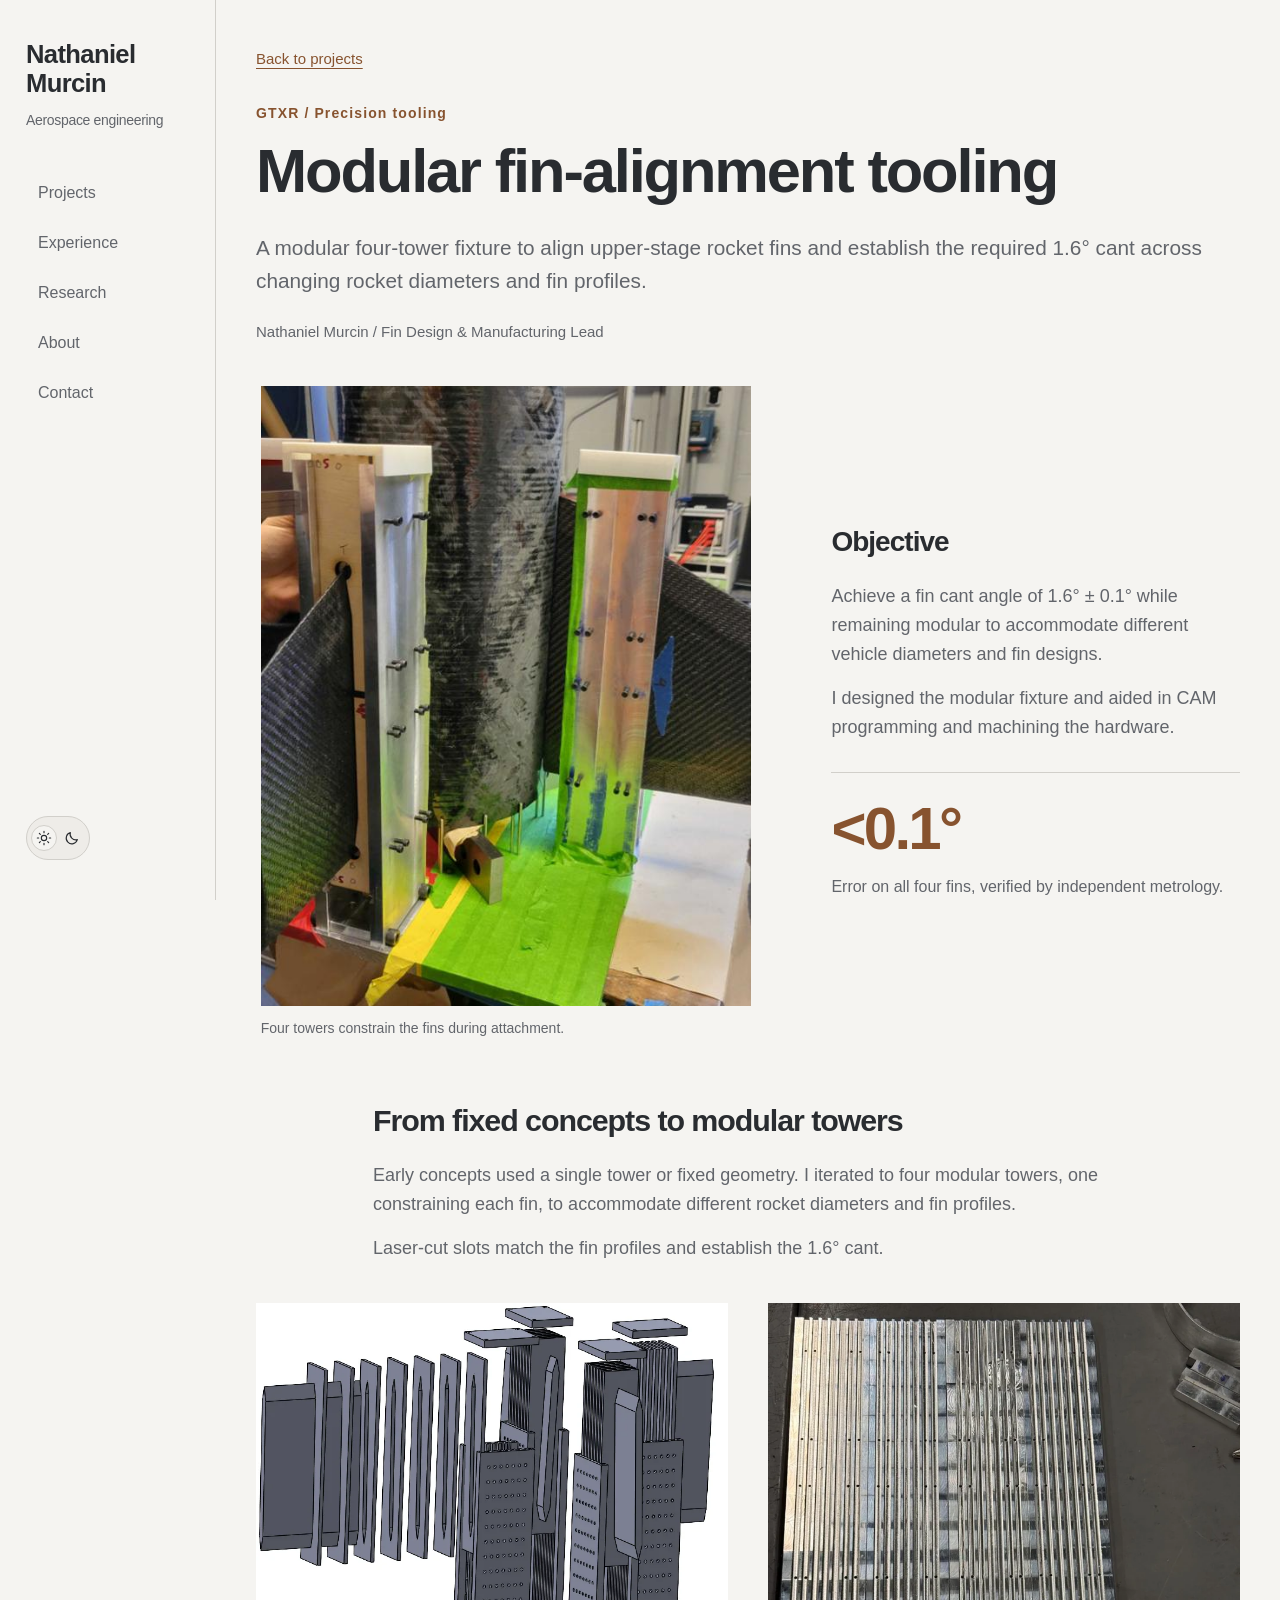
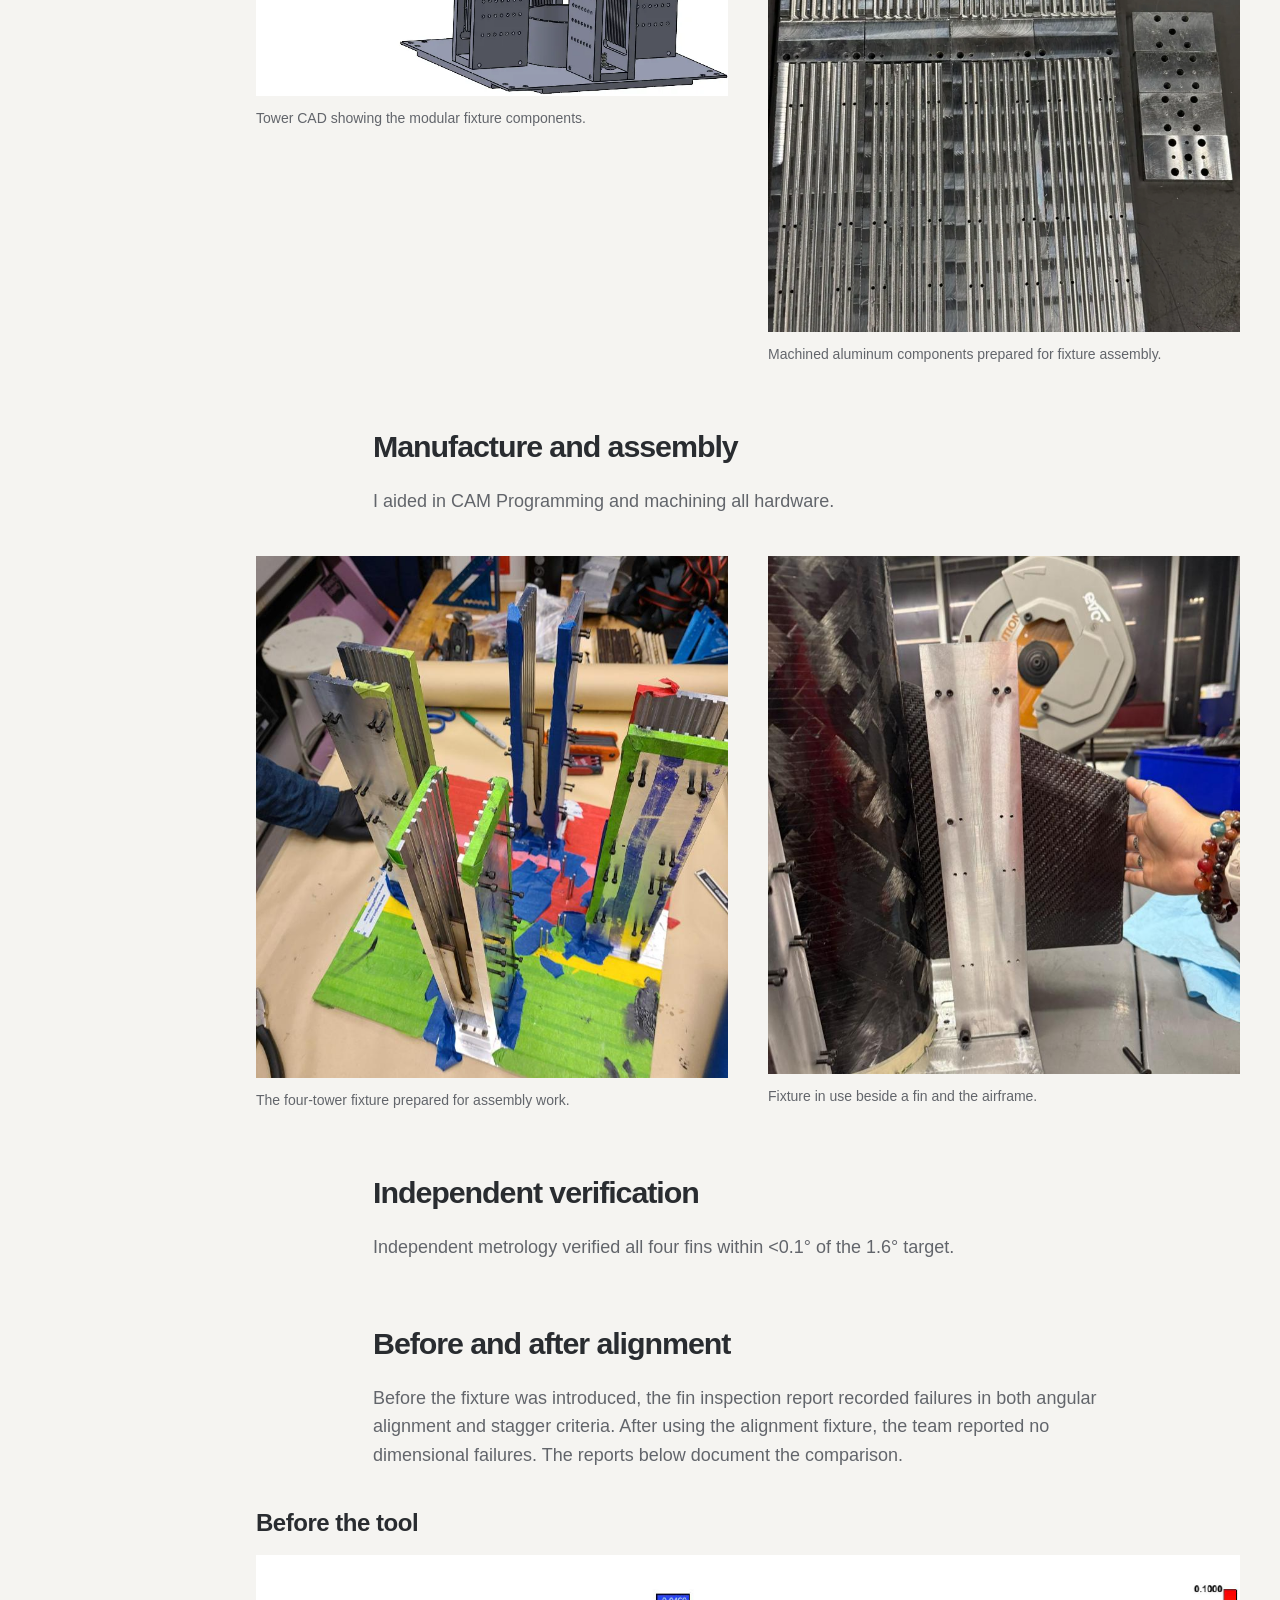
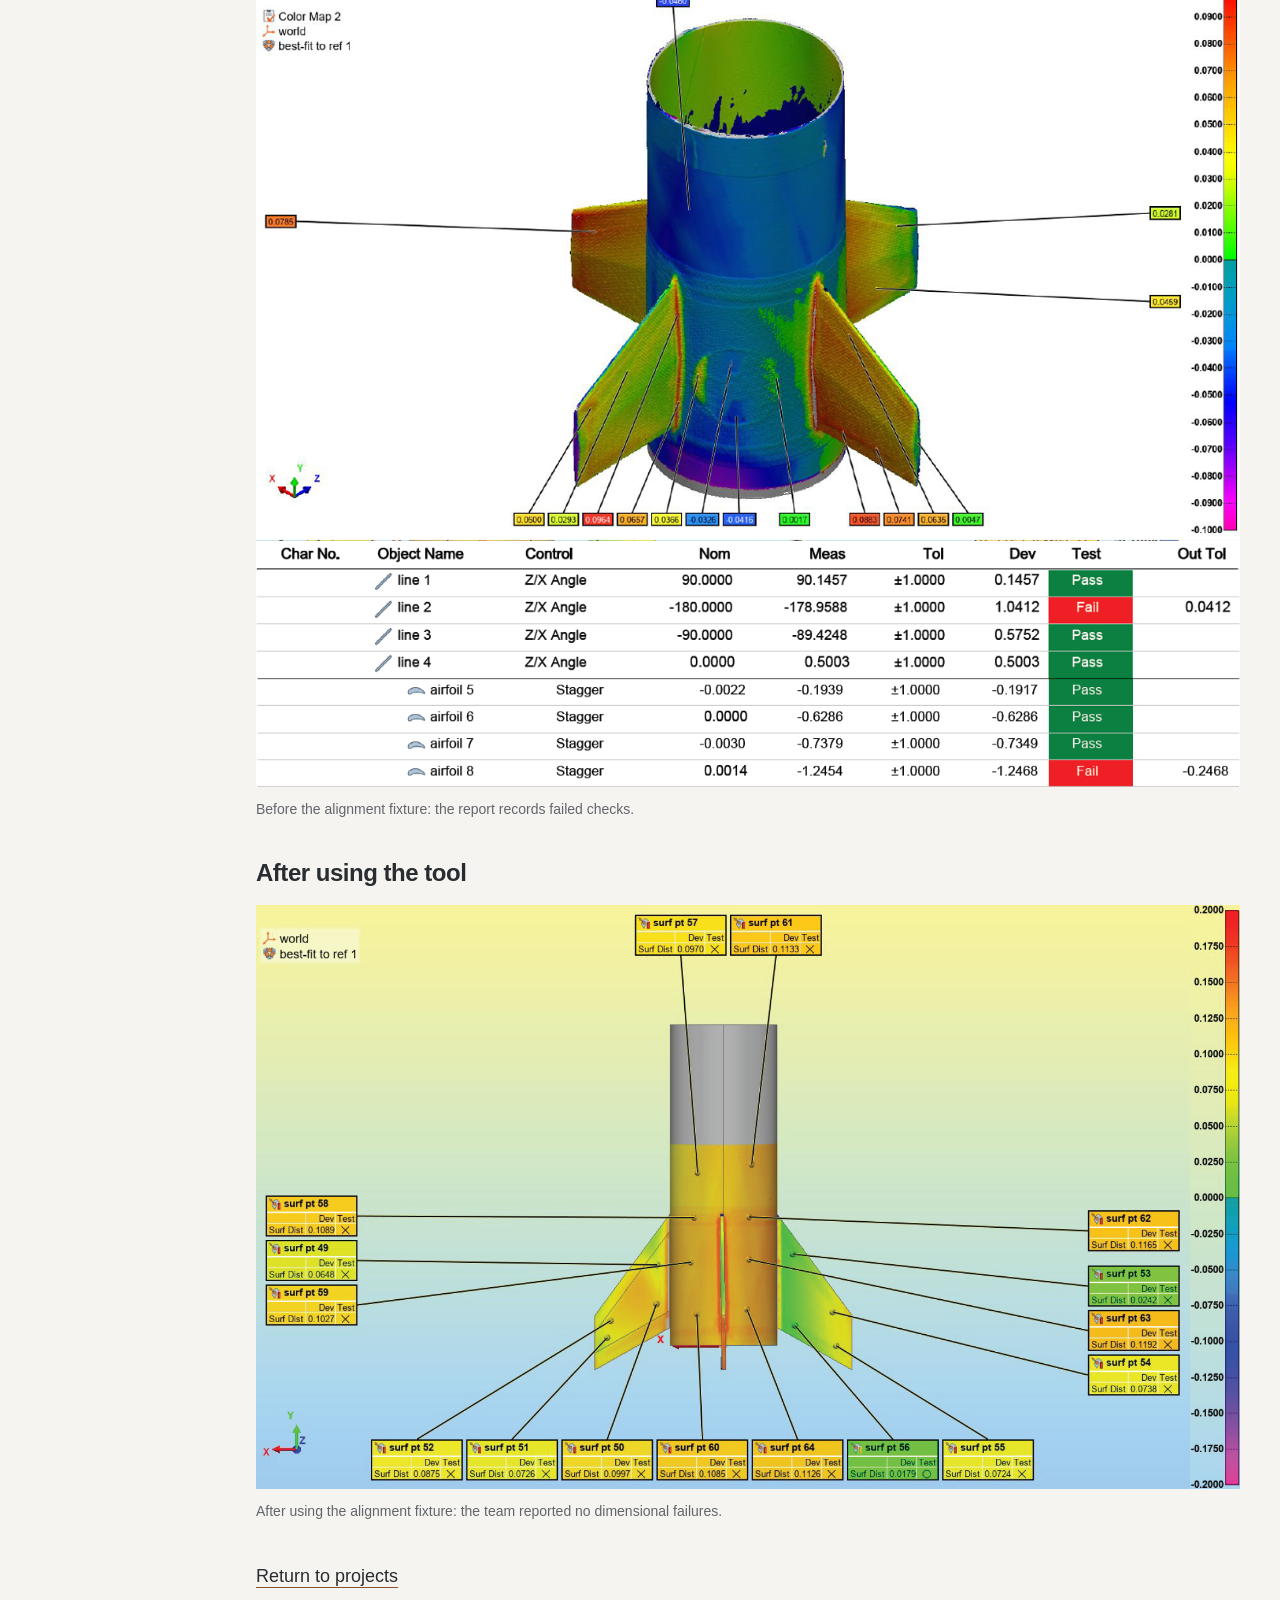
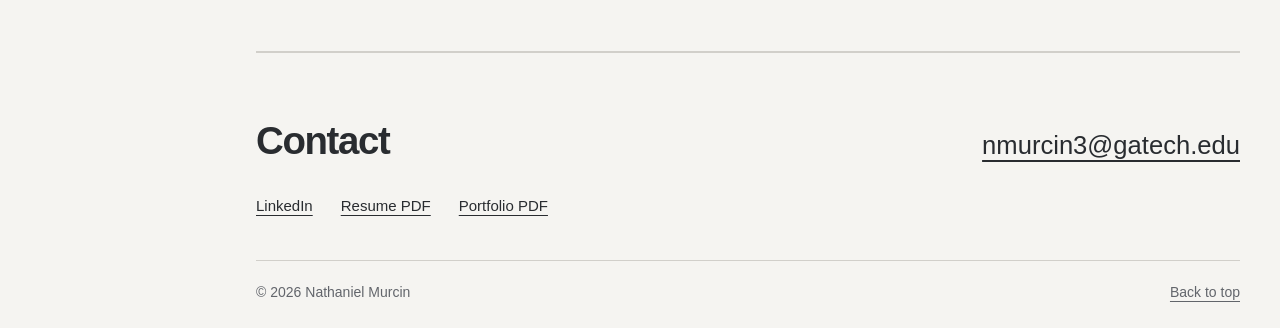
==== commit 079883f9: "Publish Refined Current portfolio and reviewed feedback" ====
--- a/projects/alignment/index.html
+++ b/projects/alignment/index.html
@@ -4,12 +4,12 @@
 <meta charset="utf-8"><meta name="viewport" content="width=device-width, initial-scale=1">
 <meta name="google-site-verification" content="puXqQdYOni_7Xcv1-quEOG1gan9JZYwJJ6wjmhf37nc">
 <title>Modular fin-alignment tooling | Nathaniel Murcin</title>
-<meta name="description" content="A four-tower fixture to establish fin cant across changing rocket diameters and fin profiles.">
+<meta name="description" content="A modular four-tower fixture to align upper-stage rocket fins and establish the required 1.6° cant across changing rocket diameters and fin profiles.">
 <link rel="canonical" href="https://nmurcin.github.io/projects/alignment/"><meta name="theme-color" content="#fafaf7">
-<meta property="og:type" content="website"><meta property="og:title" content="Modular fin-alignment tooling | Nathaniel Murcin"><meta property="og:description" content="A four-tower fixture to establish fin cant across changing rocket diameters and fin profiles."><meta property="og:url" content="https://nmurcin.github.io/projects/alignment/"><meta property="og:site_name" content="Nathaniel Murcin">
+<meta property="og:type" content="website"><meta property="og:title" content="Modular fin-alignment tooling | Nathaniel Murcin"><meta property="og:description" content="A modular four-tower fixture to align upper-stage rocket fins and establish the required 1.6° cant across changing rocket diameters and fin profiles."><meta property="og:url" content="https://nmurcin.github.io/projects/alignment/"><meta property="og:site_name" content="Nathaniel Murcin">
 <meta property="og:image" content="https://nmurcin.github.io/assets/profile/nathaniel-murcin.png"><meta property="og:image:width" content="400"><meta property="og:image:height" content="400"><meta property="og:image:alt" content="Portrait of Nathaniel Murcin">
-<meta name="twitter:card" content="summary"><meta name="twitter:title" content="Modular fin-alignment tooling | Nathaniel Murcin"><meta name="twitter:description" content="A four-tower fixture to establish fin cant across changing rocket diameters and fin profiles."><meta name="twitter:image" content="https://nmurcin.github.io/assets/profile/nathaniel-murcin.png">
+<meta name="twitter:card" content="summary"><meta name="twitter:title" content="Modular fin-alignment tooling | Nathaniel Murcin"><meta name="twitter:description" content="A modular four-tower fixture to align upper-stage rocket fins and establish the required 1.6° cant across changing rocket diameters and fin profiles."><meta name="twitter:image" content="https://nmurcin.github.io/assets/profile/nathaniel-murcin.png">
 <link rel="icon" href="/assets/favicon.svg" type="image/svg+xml"><link rel="icon" href="/favicon.ico" sizes="any"><link rel="stylesheet" href="../../styles.css">
 <script>try{document.documentElement.dataset.theme=localStorage.getItem('theme')||(matchMedia('(prefers-color-scheme: dark)').matches?'dark':'light')}catch(e){}document.documentElement.classList.add('js');</script>
 <script type="application/ld+json">{"@context":"https://schema.org","@type":"ProfilePage","mainEntity":{"@type":"Person","name":"Nathaniel Murcin","url":"https://nmurcin.github.io/","email":"mailto:nmurcin3@gatech.edu","jobTitle":"Aerospace Engineering Student","affiliation":{"@type":"CollegeOrUniversity","name":"Georgia Institute of Technology"},"knowsAbout":["Fluid systems","Flight hardware","Structural analysis","Precision tooling","Composites manufacturing","Experimental testing"],"sameAs":["https://www.linkedin.com/in/nathaniel-murcin/","https://github.com/nmurcin"]}}</script>
-</head><body data-base="../../"><a class="skip-link" href="#main">Skip to content</a><header class="site-header"><div class="wrap header-inner"><a class="brand" href="../../index.html#top">Nathaniel Murcin</a><div class="nav-controls"><button id="menu-toggle" type="button" aria-controls="navigation" aria-expanded="false">Menu</button><button id="theme-toggle" class="theme-switch" type="button" role="switch" aria-checked="false" aria-label="Dark mode" title="Switch to dark mode"><span class="theme-thumb" aria-hidden="true"></span><svg class="theme-sun" viewBox="0 0 24 24" aria-hidden="true"><circle cx="12" cy="12" r="4"></circle><path d="M12 2v2m0 16v2M2 12h2m16 0h2M5 5l1.5 1.5m11 11L19 19M5 19l1.5-1.5m11-11L19 5"></path></svg><svg class="theme-moon" viewBox="0 0 24 24" aria-hidden="true"><path d="M20 14.5A8.5 8.5 0 0 1 9.5 4a8.5 8.5 0 1 0 10.5 10.5Z"></path></svg></button></div><nav id="navigation" aria-label="Main navigation"><a href="../../index.html#work">Work</a><a href="../../index.html#experience">Experience</a><a href="../../index.html#about">About</a><a href="../../index.html#contact">Contact</a><a href="../../resume.pdf">Resume</a></nav></div></header><main id="main" class="case-main wrap"><section class="case-intro" id="top"><a class="back-link" href="../../index.html#work">Back to selected work</a><p class="eyebrow">GTXR / Precision tooling</p><h1>Modular fin-alignment tooling</h1><p class="case-lead">A four-tower fixture to establish fin cant across changing rocket diameters and fin profiles.</p><p class="metadata">Nathaniel Murcin / Fin Design &amp; Manufacturing Lead</p></section><div class="case-opening"><div class="media-group"><figure class="case-portrait"><a class="image-link" href="../../assets/projects/alignment-jig/on-airframe.jpg"><img src="../../assets/projects/alignment-jig/on-airframe.jpg" width="564" height="713" alt="Four-tower alignment fixture on a rocket airframe" loading="eager" decoding="async"></a><figcaption>Four towers constrain the fins during attachment.</figcaption></figure></div><div class="case-objective"><h2>Objective</h2><p>Achieve a fin cant angle of 1.6° ± 0.1° while remaining modular to accommodate different vehicle diameters and fin designs.</p><p>I designed the modular fixture and aided in CAM programming and machining the hardware.</p><div class="project-result"><strong>&lt;0.1°</strong><p>Error on all four fins, verified by independent metrology.</p></div></div></div><section class="case-copy"><h2>From fixed concepts to modular towers</h2><p>Early concepts used a single tower or fixed geometry. I iterated to four modular towers, one constraining each fin, to accommodate different rocket diameters and fin profiles.</p><p>Laser-cut slots match the fin profiles and establish the 1.6° cant.</p></section><div class="media-group evidence-pair"><figure class=""><a class="image-link" href="../../assets/projects/alignment-jig/cad.webp"><img src="../../assets/projects/alignment-jig/cad.webp" width="793" height="660" alt="Exploded CAD of modular tower components" loading="lazy" decoding="async"></a><figcaption>Tower CAD showing the modular fixture components.</figcaption></figure><figure class="tall-evidence"><a class="image-link" href="../../assets/projects/alignment-jig/machined-parts.webp"><img src="../../assets/projects/alignment-jig/machined-parts.webp" width="800" height="1066" alt="Machined aluminum alignment components" loading="lazy" decoding="async"></a><figcaption>Machined aluminum components prepared for fixture assembly.</figcaption></figure></div><section class="case-copy"><h2>Manufacture and assembly</h2><p>I aided in CAM Programming and machining all hardware.</p></section><div class="media-group evidence-pair"><figure class="tall-evidence"><a class="image-link" href="../../assets/projects/alignment-jig/setup.jpg"><img src="../../assets/projects/alignment-jig/setup.jpg" width="759" height="839" alt="Fixture prepared for fin assembly" loading="lazy" decoding="async"></a><figcaption>The four-tower fixture prepared for assembly work.</figcaption></figure><figure class="tall-evidence"><a class="image-link" href="../../assets/projects/alignment-jig/in-use.jpg"><img src="../../assets/projects/alignment-jig/in-use.jpg" width="764" height="839" alt="Fixture constraining a fin on the airframe" loading="lazy" decoding="async"></a><figcaption>Fixture in use beside a fin and the airframe.</figcaption></figure></div><section class="case-copy"><h2>Independent verification</h2><p>Independent metrology verified all four fins within &lt;0.1° of the 1.6° target. The modular structure supports changing rocket diameters and fin profiles.</p></section><section class="case-copy"><h2>Before and after alignment</h2><p>Before the fixture was introduced, the fin inspection report recorded failures in both angular alignment and stagger criteria. After using the alignment fixture, the team reported no dimensional failures. The reports below document the comparison.</p></section><div class="media-group report-comparison"><figure class=""><h3 class="report-heading">Before the tool</h3><a class="image-link" href="../../assets/projects/alignment-jig/alignment-before.png"><img src="../../assets/projects/alignment-jig/alignment-before.png" width="1250" height="1057" alt="Before report showing failed angular alignment and stagger checks" loading="lazy" decoding="async"></a><figcaption>Before the alignment fixture: the report records failed checks.</figcaption></figure><figure class=""><h3 class="report-heading">After using the tool</h3><a class="image-link" href="../../assets/projects/alignment-jig/alignment-after.png"><img src="../../assets/projects/alignment-jig/alignment-after.png" width="1627" height="966" alt="After report of the fin assembly aligned using the fixture" loading="lazy" decoding="async"></a><figcaption>After using the alignment fixture: the team reported no dimensional failures.</figcaption></figure></div><div class="case-return"><a href="../../index.html#work">Return to selected work</a></div></main><footer class="site-footer wrap" id="contact"><div><h2>Contact</h2><a class="email" href="mailto:nmurcin3@gatech.edu">nmurcin3@gatech.edu</a></div><div class="footer-links"><a href="https://www.linkedin.com/in/nathaniel-murcin/">LinkedIn</a><a href="../../resume.pdf">Resume PDF</a><a href="../../portfolio_vNext/output/Nathaniel_Murcin_Engineering_Portfolio_vNext_r2.pdf">Portfolio PDF</a><a href="../../portfolio_vNext/output/Nathaniel_Murcin_Engineering_Portfolio_vNext_r2.pptx">Editable PowerPoint</a><a href="https://github.com/nmurcin">GitHub</a></div><div class="footer-bottom"><p>© <span id="year">2026</span> Nathaniel Murcin</p><a href="#top">Back to top</a></div></footer><dialog id="lightbox" aria-labelledby="lightbox-caption"><div class="lightbox-top"><span id="lightbox-count"></span><button id="lightbox-close" type="button">Close</button></div><img id="lightbox-image" alt=""><div class="lightbox-bottom"><button id="lightbox-prev" type="button">Previous</button><p id="lightbox-caption"></p><button id="lightbox-next" type="button">Next</button></div></dialog><script src="../../assets/project-media.js"></script><script src="../../script.js"></script></body></html>+</head><body data-base="../../"><a class="skip-link" href="#main">Skip to content</a><header class="site-header"><div class="wrap header-inner"><a class="brand" href="../../index.html#top"><span class="brand-name">Nathaniel Murcin</span><span class="brand-role">Aerospace engineering</span></a><nav id="navigation" aria-label="Main navigation"><a href="../../index.html#work">Projects</a><a href="../../index.html#experience">Experience</a><a href="../../index.html#research">Research</a><a href="../../index.html#about">About</a><a href="../../index.html#contact">Contact</a></nav><div class="nav-controls"><button id="menu-toggle" type="button" aria-controls="navigation" aria-expanded="false">Menu</button><button id="theme-toggle" class="theme-switch" type="button" role="switch" aria-checked="false" aria-label="Dark mode" title="Switch to dark mode"><span class="theme-thumb" aria-hidden="true"></span><svg class="theme-sun" viewBox="0 0 24 24" aria-hidden="true"><circle cx="12" cy="12" r="4"></circle><path d="M12 2v2m0 16v2M2 12h2m16 0h2M5 5l1.5 1.5m11 11L19 19M5 19l1.5-1.5m11-11L19 5"></path></svg><svg class="theme-moon" viewBox="0 0 24 24" aria-hidden="true"><path d="M20 14.5A8.5 8.5 0 0 1 9.5 4a8.5 8.5 0 1 0 10.5 10.5Z"></path></svg></button></div></div></header><main id="main" class="case-main wrap"><section class="case-intro" id="top"><a class="back-link" href="../../index.html#work">Back to projects</a><p class="eyebrow">GTXR / Precision tooling</p><h1>Modular fin-alignment tooling</h1><p class="case-lead">A modular four-tower fixture to align upper-stage rocket fins and establish the required 1.6° cant across changing rocket diameters and fin profiles.</p><p class="metadata">Nathaniel Murcin / Fin Design &amp; Manufacturing Lead</p></section><div class="case-opening"><div class="media-group"><figure class="case-portrait"><a class="image-link" href="../../assets/projects/alignment-jig/on-airframe.jpg"><img src="../../assets/projects/alignment-jig/on-airframe.jpg" width="564" height="713" alt="Four-tower alignment fixture on a rocket airframe" loading="eager" decoding="async"></a><figcaption>Four towers constrain the fins during attachment.</figcaption></figure></div><div class="case-objective"><h2>Objective</h2><p>Achieve a fin cant angle of 1.6° ± 0.1° while remaining modular to accommodate different vehicle diameters and fin designs.</p><p>I designed the modular fixture and aided in CAM programming and machining the hardware.</p><div class="project-result"><strong>&lt;0.1°</strong><p>Error on all four fins, verified by independent metrology.</p></div></div></div><section class="case-copy"><h2>From fixed concepts to modular towers</h2><p>Early concepts used a single tower or fixed geometry. I iterated to four modular towers, one constraining each fin, to accommodate different rocket diameters and fin profiles.</p><p>Laser-cut slots match the fin profiles and establish the 1.6° cant.</p></section><div class="media-group evidence-pair"><figure class=""><a class="image-link" href="../../assets/projects/alignment-jig/cad.webp"><img src="../../assets/projects/alignment-jig/cad.webp" width="793" height="660" alt="Exploded CAD of modular tower components" loading="lazy" decoding="async"></a><figcaption>Tower CAD showing the modular fixture components.</figcaption></figure><figure class="tall-evidence"><a class="image-link" href="../../assets/projects/alignment-jig/machined-parts.webp"><img src="../../assets/projects/alignment-jig/machined-parts.webp" width="800" height="1066" alt="Machined aluminum alignment components" loading="lazy" decoding="async"></a><figcaption>Machined aluminum components prepared for fixture assembly.</figcaption></figure></div><section class="case-copy"><h2>Manufacture and assembly</h2><p>I aided in CAM Programming and machining all hardware.</p></section><div class="media-group evidence-pair"><figure class="tall-evidence"><a class="image-link" href="../../assets/projects/alignment-jig/setup.jpg"><img src="../../assets/projects/alignment-jig/setup.jpg" width="759" height="839" alt="Fixture prepared for fin assembly" loading="lazy" decoding="async"></a><figcaption>The four-tower fixture prepared for assembly work.</figcaption></figure><figure class="tall-evidence"><a class="image-link" href="../../assets/projects/alignment-jig/in-use.jpg"><img src="../../assets/projects/alignment-jig/in-use.jpg" width="764" height="839" alt="Fixture constraining a fin on the airframe" loading="lazy" decoding="async"></a><figcaption>Fixture in use beside a fin and the airframe.</figcaption></figure></div><section class="case-copy"><h2>Independent verification</h2><p>Independent metrology verified all four fins within &lt;0.1° of the 1.6° target.</p></section><section class="case-copy"><h2>Before and after alignment</h2><p>Before the fixture was introduced, the fin inspection report recorded failures in both angular alignment and stagger criteria. After using the alignment fixture, the team reported no dimensional failures. The reports below document the comparison.</p></section><div class="media-group report-comparison"><figure class=""><h3 class="report-heading">Before the tool</h3><a class="image-link" href="../../assets/projects/alignment-jig/alignment-before.png"><img src="../../assets/projects/alignment-jig/alignment-before.png" width="1250" height="1057" alt="Before report showing failed angular alignment and stagger checks" loading="lazy" decoding="async"></a><figcaption>Before the alignment fixture: the report records failed checks.</figcaption></figure><figure class=""><h3 class="report-heading">After using the tool</h3><a class="image-link" href="../../assets/projects/alignment-jig/alignment-after.png"><img src="../../assets/projects/alignment-jig/alignment-after.png" width="1627" height="966" alt="After report of the fin assembly aligned using the fixture" loading="lazy" decoding="async"></a><figcaption>After using the alignment fixture: the team reported no dimensional failures.</figcaption></figure></div><div class="case-return"><a href="../../index.html#work">Return to projects</a></div></main><footer class="site-footer wrap" id="contact"><div><h2>Contact</h2><a class="email" href="mailto:nmurcin3@gatech.edu">nmurcin3@gatech.edu</a></div><div class="footer-links"><a href="https://www.linkedin.com/in/nathaniel-murcin/">LinkedIn</a><a href="../../resume.pdf" target="_blank" rel="noopener">Resume PDF</a><a href="../../portfolio_vNext/output/Nathaniel_Murcin_Engineering_Portfolio_vNext_r2.pdf" target="_blank" rel="noopener">Portfolio PDF</a></div><div class="footer-bottom"><p>© <span id="year">2026</span> Nathaniel Murcin</p><a href="#top">Back to top</a></div></footer><dialog id="lightbox" aria-labelledby="lightbox-caption"><div class="lightbox-top"><span id="lightbox-count"></span><button id="lightbox-close" type="button">Close</button></div><img id="lightbox-image" alt=""><div class="lightbox-bottom"><button id="lightbox-prev" type="button">Previous</button><p id="lightbox-caption"></p><button id="lightbox-next" type="button">Next</button></div></dialog><script src="../../assets/project-media.js"></script><script src="../../script.js"></script></body></html>
--- a/styles.css
+++ b/styles.css
@@ -1,4 +1,4 @@
-﻿:root{--paper:#fafaf7;--surface:#f0f0ec;--ink:#262b2d;--muted:#5f676a;--accent:#766439;--line:#d4d7d3;--max:1200px;color-scheme:light;font-family:Arial,Helvetica,sans-serif;font-synthesis:none}
+:root{--paper:#fafaf7;--surface:#f0f0ec;--ink:#262b2d;--muted:#5f676a;--accent:#766439;--line:#d4d7d3;--max:1200px;color-scheme:light;font-family:Arial,Helvetica,sans-serif;font-synthesis:none}
 :root[data-theme=dark]{--paper:#1a1e20;--surface:#23282a;--ink:#f2f3ef;--muted:#b8c0c1;--accent:#caba86;--line:#444b4e;color-scheme:dark}
 *{box-sizing:border-box}html{scroll-padding-top:100px}body{margin:0;background:var(--paper);color:var(--ink);font-size:1.125rem;line-height:1.6}a{color:inherit;text-underline-offset:.25em}button{font:inherit;color:inherit;background:transparent;border:1px solid var(--line);padding:8px 14px;min-height:44px;cursor:pointer}a:focus-visible,button:focus-visible,[tabindex]:focus-visible{outline:3px solid var(--accent);outline-offset:5px}img{display:block;max-width:100%;height:auto}figure,p,h1,h2,h3,h4{margin:0}p+p{margin-top:16px}h1,h2,h3,h4{line-height:1.12;font-weight:600;letter-spacing:-.035em}h1{font-size:clamp(2.75rem,5.4vw,5rem)}h2{font-size:clamp(2rem,3vw,2.7rem)}h3{font-size:clamp(1.6rem,2.5vw,2.25rem)}h4{font-size:1.25rem;letter-spacing:-.015em}::selection{background:#d7c89d;color:#242a2c}.wrap{width:min(var(--max),calc(100% - 96px));margin-inline:auto}.eyebrow{font-size:.875rem;color:var(--accent);line-height:1.5;margin-bottom:16px;font-weight:600}.metadata{font-size:.9375rem;color:var(--muted)}.anchor{display:block;scroll-margin-top:100px}.skip-link{position:fixed;top:-100px;left:16px;padding:12px 18px;background:var(--ink);color:var(--paper);z-index:30}.skip-link:focus{top:10px}[hidden]{display:none!important}
 .site-header{position:sticky;top:0;z-index:10;background:var(--paper);border-bottom:1px solid var(--line)}.header-inner{display:flex;align-items:center;gap:28px;min-height:76px}.brand{font-size:1rem;font-weight:700;text-decoration:none;white-space:nowrap;letter-spacing:-.02em}.site-header nav{display:flex;align-items:center;gap:25px;margin-left:auto}.site-header nav a{font-size:.9375rem;text-decoration:none;display:inline-flex;align-items:center;min-height:44px}.site-header nav a:hover{text-decoration:underline}.nav-controls{display:flex;order:3;gap:6px}.nav-controls button{font-size:.875rem;border:0}#menu-toggle{display:none}
@@ -32,3 +32,163 @@
 
 /* Case-study hierarchy and compact navigation controls. */
 .case-intro{max-width:none}.case-lead{max-width:none}.report-heading{font-size:1.5rem;margin-bottom:18px;letter-spacing:-.02em}.read-link{background:#b3a369;color:#171b1d;border:1px solid #b3a369;padding:10px 16px;min-height:44px;text-decoration:none;font-size:.9375rem;line-height:1.5}.read-link:hover{background:#c7b77e;border-color:#c7b77e}.nav-controls .theme-switch{position:relative;width:76px;height:44px;min-height:44px;padding:0;border:1px solid var(--line);border-radius:24px;background:var(--surface)}.theme-switch svg{position:absolute;top:12px;width:18px;height:18px;stroke:currentColor;stroke-width:1.7;stroke-linecap:round;stroke-linejoin:round;fill:none;z-index:1}.theme-sun{left:10px}.theme-moon{right:10px}.theme-thumb{position:absolute;top:5px;left:5px;width:32px;height:32px;border-radius:50%;background:var(--paper);border:1px solid var(--line)}:root[data-theme=dark] .theme-thumb{transform:translateX(32px)}
+
+/* Calling Card: neutral document cards, charcoal navigation, and copper details. */
+:root{--paper:#f5f4f1;--surface:#eeece8;--ink:#292c30;--muted:#62656b;--accent:#87532f;--line:#d1cfca;--card:#f0efec;--button:#e8d7c7;--button-ink:#462e22;--button-line:#c5ac99}
+:root[data-theme=dark]{--paper:#191b1e;--surface:#23262b;--ink:#f0f0ed;--muted:#b6bbc1;--accent:#dfb18a;--line:#464a51;--card:#24272b;--button:#d6b698;--button-ink:#271d16;--button-line:#d6b698}
+html{scroll-padding-top:150px}.anchor{scroll-margin-top:150px}
+.site-header{border-bottom:0;padding:24px 0 0;background:var(--paper)}
+.header-inner{min-height:96px;padding:20px 30px;gap:28px;background:var(--paper);color:var(--ink);border-radius:6px;flex-wrap:wrap}
+.brand{display:flex;flex-direction:column;gap:6px;margin-right:auto;white-space:normal;line-height:1.35;min-width:0;text-decoration:none}
+.brand-name{font-size:1.0625rem;letter-spacing:-.025em}.brand-role{font-size:.875rem;font-weight:400;color:var(--muted)}
+.site-header nav{margin-left:0;gap:26px}.site-header nav a{font-size:.9375rem;color:#e5e6e7;padding-block:8px}
+.site-header nav a:hover{color:#fff;text-decoration:underline;text-decoration-color:#dfb18a;text-decoration-thickness:2px;text-underline-offset:7px}
+.nav-controls{order:0;gap:10px;border-left:1px solid var(--line);padding-left:20px;flex-shrink:0}
+.nav-controls .theme-switch{width:64px;height:44px;min-height:44px;background:#363a40;border-color:#5b6066}
+.theme-switch svg{top:13px;width:16px;height:16px}.theme-sun{left:9px}.theme-moon{right:9px}
+.theme-thumb{top:8px;left:4px;width:26px;height:26px;background:#222529;border-color:#5b6066}
+:root[data-theme=dark] .theme-thumb{transform:translateX(28px)}
+.intro.calling-card{display:grid;grid-template-columns:minmax(0,1fr) 320px;gap:48px;padding:64px 0 34px;align-items:start}
+.intro .eyebrow{font-size:.875rem;letter-spacing:.12em;text-transform:uppercase;margin-bottom:22px}
+.intro h1{font-size:clamp(3rem,5.7vw,5.4rem);letter-spacing:-.045em}
+.intro-summary{max-width:650px;font-size:1.125rem;line-height:1.7;margin-top:24px;overflow-wrap:anywhere}
+.calling-education{margin-top:28px;font-size:.875rem;line-height:1.6}.calling-education .school{font-size:1rem;font-weight:600;line-height:1.5;margin:0}
+.calling-education p+p{margin-top:6px;color:var(--muted)}
+.document-actions{display:grid;gap:12px;align-self:center;min-width:0}
+.document-actions a{display:flex;align-items:center;gap:16px;min-height:60px;padding:14px 18px;border:1px solid var(--line);border-radius:4px;background:var(--paper);text-decoration:none;min-width:0}
+.document-actions a:hover{border-color:var(--accent);background:var(--surface)}
+.document-icon{width:22px;height:26px;flex-shrink:0;stroke:var(--accent);stroke-width:1.5;stroke-linecap:round;stroke-linejoin:round;fill:none}
+.document-label{font-size:1.0625rem;font-weight:600;line-height:1.4;min-width:0;overflow-wrap:anywhere}
+.document-format{font-size:.875rem;font-weight:400;margin-left:8px;color:var(--muted)}
+.document-arrow{margin-left:auto;font-size:1.25rem;line-height:1;color:var(--accent);flex-shrink:0}
+.document-help{font-size:.875rem;line-height:1.6;color:var(--muted);margin:2px 0 0;padding-inline:2px}
+.eyebrow{letter-spacing:.035em}.section-heading h2{font-size:clamp(2rem,3vw,2.5rem)}
+.featured-project{padding-top:20px}.project-result strong{color:var(--accent)}
+.project-pair{border-top:0;padding-top:0;gap:28px}.project-pair article{border:1px solid var(--line);border-radius:6px;padding:28px;background:var(--paper);min-width:0}
+.project-pair article>p.eyebrow{font-size:.875rem}.project-pair h3{font-size:1.75rem;line-height:1.2}
+.read-link{border:1px solid var(--button-line);background:var(--button);color:var(--button-ink);border-radius:3px}
+.read-link:hover{background:var(--button);border-color:var(--accent);text-decoration:underline;text-underline-offset:4px}
+.experience-result{border-left:2px solid var(--accent);border-top:0;padding:0 0 0 16px}
+.publications h3 a{text-decoration-color:var(--accent)}.back-link{color:var(--accent)}
+.case-intro{padding-top:44px}.case-intro .eyebrow{letter-spacing:.08em}.case-copy .case-metric{color:var(--accent)}
+.report-heading{color:var(--ink)}.case-return a{text-decoration-color:var(--accent)}
+.site-footer{border-top:1px solid var(--line)}.footer-links a:hover,.email:hover{color:var(--accent)}
+@media(min-width:1600px){.intro.calling-card{padding-block:72px 38px}}
+@media(min-width:721px) and (max-width:1000px){.header-inner{padding-inline:24px;gap:20px}.site-header nav{gap:18px}.nav-controls{padding-left:14px}.intro.calling-card{grid-template-columns:minmax(0,1fr) 280px;gap:32px}.document-actions a{padding:22px}}
+@media(max-width:720px){
+ html{scroll-padding-top:120px}.anchor{scroll-margin-top:120px}
+ .site-header{padding-top:16px}.header-inner{min-height:80px;padding:16px 20px;gap:0;align-items:center}
+ .brand{margin-right:12px;flex:1}.brand-name{font-size:.9375rem}.brand-role{font-size:.875rem;overflow-wrap:anywhere}
+ .nav-controls{border-left:0;padding-left:0;gap:8px}.nav-controls .theme-switch{order:-1}
+ .nav-controls #menu-toggle{padding:6px 10px;border:1px solid var(--line);min-height:44px;font-size:.875rem}
+ .site-header nav{order:3;display:grid;grid-template-columns:repeat(2,minmax(0,1fr));gap:4px 16px;flex-basis:100%;margin-top:16px;padding-top:10px;border-color:var(--line)}
+ .js .site-header.menu-open nav{display:grid}.site-header nav a{padding:10px 4px;font-size:.9375rem}
+ .intro.calling-card{grid-template-columns:1fr;gap:32px;padding-block:40px 24px}
+ .intro h1{font-size:clamp(2.6rem,11vw,4.2rem)}.intro-summary{font-size:1rem;margin-top:22px}
+ .calling-education{margin-top:26px}.calling-education .school{font-size:.9375rem}
+ .document-actions{gap:12px;align-self:stretch}.document-actions a{padding:14px 18px;min-height:60px}
+ .calling-bottom{padding-top:20px;font-size:.9375rem}
+ .project-pair{gap:24px}.project-pair article{padding:22px}.project-pair article+article{padding-top:22px;border-top:1px solid var(--line)}
+ .case-intro{padding-top:32px}.site-footer{padding-top:42px}
+}
+@media(max-width:380px){.header-inner{padding-inline:14px}.brand{flex-basis:100%;margin-right:0;margin-bottom:14px}.nav-controls{margin-left:auto}.site-header nav{margin-top:14px}.nav-controls .theme-switch{width:64px}.theme-moon{right:9px}:root[data-theme=dark] .theme-thumb{transform:translateX(28px)}.document-actions a{padding:20px}}
+@media print{.site-header,.document-actions,.calling-bottom{display:none}.intro.calling-card{display:block;padding-block:0 20px}.calling-education{margin-top:16px}.project-pair article{padding:12px}.experience-result{border:0;padding:0}}
+
+/* A distinct Projects section and a top-level entry to the alignment case study. */
+.intro.calling-card{padding-bottom:42px}
+.work-section{margin-top:32px;padding-top:46px;border-top:2px solid var(--line)}
+.work-section>.section-heading{margin-bottom:32px;align-items:center}
+.work-section>.section-heading h2{font-size:clamp(2.3rem,3.8vw,3.25rem);letter-spacing:-.04em}
+.featured-project{display:block;padding:32px;margin-bottom:36px;border:1px solid var(--line);border-radius:6px;background:var(--surface)}
+.featured-heading{display:flex;justify-content:space-between;align-items:center;gap:32px;padding-bottom:28px;margin-bottom:32px;border-bottom:1px solid var(--line)}
+.featured-heading-copy{min-width:0}.featured-heading-copy .eyebrow{margin-bottom:12px}
+.featured-heading h3{font-size:clamp(1.75rem,3vw,2.35rem);max-width:750px}
+.case-entry{display:inline-flex;justify-content:space-between;align-items:center;gap:24px;min-height:50px;padding:12px 18px;border:1px solid var(--ink);border-radius:3px;background:var(--ink);color:var(--paper);font-size:.9375rem;font-weight:600;text-decoration:none;flex-shrink:0}
+.case-entry:hover{border-color:var(--accent);outline:1px solid var(--accent);text-decoration:underline;text-underline-offset:5px}
+.case-entry>span:last-child{font-size:1.25rem;font-weight:400}
+.featured-body{display:grid;grid-template-columns:minmax(0,1fr) minmax(0,.95fr);gap:64px;align-items:center}
+.featured-body>*{min-width:0}.featured-body .feature-copy>p:first-child{margin-top:0;font-size:1.125rem;line-height:1.75}
+.featured-body .feature-image{max-width:440px}.featured-body .project-result{margin-top:32px;padding-top:28px}
+.featured-body .project-result strong{font-size:4rem}.featured-body .project-result p{font-size:1rem;line-height:1.65}
+@media(min-width:721px) and (max-width:1000px){.featured-project{padding:26px}.featured-body{gap:36px}.featured-heading{gap:24px}.case-entry{padding-inline:14px;gap:16px}}
+@media(max-width:720px){
+ .intro.calling-card{padding-bottom:34px}
+ .work-section{margin-top:20px;padding-top:36px}
+ .work-section>.section-heading{margin-bottom:26px}.work-section>.section-heading>p{margin-top:14px}
+ .featured-project{padding:22px;margin-bottom:26px}
+ .featured-heading{display:block;padding-bottom:24px;margin-bottom:24px}
+ .featured-heading h3{font-size:1.8rem;line-height:1.15}
+ .case-entry{margin-top:22px;min-height:48px;padding:10px 16px}
+ .featured-body{grid-template-columns:1fr;gap:28px}
+ .featured-body .feature-copy>p:first-child{font-size:1rem;line-height:1.7}
+ .featured-body .project-result{margin-top:24px;padding-top:22px}
+ .featured-body .project-result strong{font-size:3.25rem}
+}
+@media(max-width:380px){.featured-project{padding:18px}.featured-heading h3{font-size:1.65rem}.document-actions a{padding:14px 16px}.document-format{margin-left:4px}}
+@media print{.work-section{margin-top:0;padding-top:20px}.featured-project{padding:16px;background:white;break-inside:avoid}.case-entry{display:none}.featured-body{gap:25px}.featured-heading{padding-bottom:16px;margin-bottom:16px}}
+
+/* Current-site refinement: theme-aware sidebar and source-grounded experience content. */
+body{padding-left:216px}
+.wrap{width:min(1280px,calc(100% - 80px))}
+html{scroll-padding-top:32px}.anchor{scroll-margin-top:32px}
+.site-header{position:fixed;inset:0 auto 0 0;width:216px;overflow:auto;padding:0;border-right:1px solid var(--line);background:var(--paper)}
+.header-inner{width:100%;max-width:none;min-height:100vh;padding:40px 26px;display:flex;flex-direction:column;align-items:stretch;gap:0;border-radius:0;background:var(--paper);color:var(--ink)}
+.brand{margin:0;flex:none;gap:10px}.brand-name{font-size:1.6rem;line-height:1.15;overflow-wrap:anywhere}.brand-role{font-size:.875rem;line-height:1.6;color:var(--muted)}
+.site-header nav{display:flex;flex-direction:column;align-items:stretch;gap:6px;margin:40px 0 0;flex-basis:auto;order:0;padding:0;border:0}
+.site-header nav a{font-size:1rem;color:var(--muted);padding:8px 10px;border-left:2px solid transparent;min-height:44px}
+.site-header nav a:hover,.site-header nav a[aria-current]{color:var(--ink);background:var(--surface);border-left-color:var(--accent);text-decoration:none}
+.nav-controls{order:0;margin-top:auto;padding:32px 0 0;border:0;gap:10px}
+.nav-controls .theme-switch{background:var(--surface);border-color:var(--line)}.theme-thumb{background:var(--paper);border-color:var(--line)}
+.intro.calling-card{grid-template-columns:minmax(0,1fr) 260px;gap:24px 40px;padding-top:60px}
+.intro .calling-title{min-width:0}.intro h1{font-size:clamp(3rem,4.8vw,4.8rem)}
+.intro-summary{grid-column:1/-1;max-width:none;margin:0;font-size:1.125rem;line-height:1.7}
+.calling-education{grid-column:1/-1;margin-top:4px}
+.blue-impact{grid-column:1/-1;border-bottom:2px solid var(--accent);margin-top:18px;padding-bottom:28px}
+.blue-impact>strong{display:block;font-size:clamp(1.35rem,2vw,1.75rem);font-weight:600;line-height:1.45;letter-spacing:-.025em;color:var(--ink)}
+.blue-impact>p{font-size:.9375rem;margin-top:10px;color:var(--muted)}
+.experience{grid-template-columns:210px minmax(0,1fr);gap:36px}.experience-content{grid-template-columns:repeat(2,minmax(0,1fr));gap:32px}
+.pursuit{display:block}.pursuit-header{display:grid;grid-template-columns:1fr auto;gap:4px 24px;margin-bottom:32px}.pursuit-header h3{grid-row:1/3;margin:0}.pursuit-header>p{text-align:right;margin:0!important}
+.pursuit-layout{display:grid;grid-template-columns:minmax(0,1.25fr) minmax(0,.75fr);gap:44px;align-items:start}
+.pursuit-collage{display:grid;grid-template-columns:minmax(0,1.35fr) minmax(0,.85fr);gap:16px;align-items:start}.pursuit-wide,.pursuit-caption{grid-column:1/-1}
+.pursuit-collage img{width:100%;height:auto}.pursuit-caption{font-size:.875rem;line-height:1.6;color:var(--muted)}
+.pursuit-metrics{display:grid;gap:26px}.pursuit-metrics>div{border-top:1px solid var(--line);padding-top:18px}.pursuit-metrics>div:first-child{border:0;padding-top:0}
+.pursuit-metrics strong{font-size:3.5rem;line-height:1.1;letter-spacing:-.045em;color:var(--accent)}.pursuit-metrics h4{font-size:1.125rem;margin-top:12px;letter-spacing:-.015em}.pursuit-metrics p{font-size:1rem;color:var(--muted);margin-top:10px}
+.pursuit-additional{display:grid;grid-template-columns:1fr;gap:40px;border-top:1px solid var(--line);margin-top:36px;padding-top:26px}.pursuit-additional h4{margin-bottom:14px}.pursuit-additional p{font-size:1rem;color:var(--muted)}
+.passthrough-evidence .small-source{width:340px;max-width:100%}
+
+@media(min-width:1001px) and (max-width:1200px){.wrap{width:calc(100% - 56px)}.intro h1{font-size:3.4rem}.experience{grid-template-columns:180px 1fr;gap:26px}.experience-content{grid-template-columns:1fr}.featured-body{gap:36px}.intro-summary{font-size:1rem}}
+@media(max-width:1000px){
+ body{padding-left:0}html{scroll-padding-top:120px}.anchor{scroll-margin-top:120px}
+ .site-header{position:sticky;inset:auto;top:0;width:auto;overflow:visible;padding:16px 0 0;border:0}
+ .header-inner{width:calc(100% - 40px);min-height:80px;padding:16px 20px;display:flex;flex-direction:row;align-items:center;flex-wrap:wrap;border:1px solid var(--line);border-radius:6px}
+ .brand{flex:1;margin-right:12px}.brand-name{font-size:1.05rem}.brand-role{font-size:.875rem}
+ .nav-controls{margin:0;padding:0;order:0;border:0;gap:8px}.nav-controls .theme-switch{order:-1}
+ .js #menu-toggle{display:inline-block;padding:6px 10px;border:1px solid var(--line);font-size:.875rem}
+ .site-header nav{display:grid;grid-template-columns:repeat(2,minmax(0,1fr));flex-basis:100%;margin:16px 0 0;padding:10px 0 0;border-top:1px solid var(--line);order:3;gap:4px 16px}
+ .js .site-header nav{display:none}.js .site-header.menu-open nav{display:grid}
+ .site-header nav a{font-size:.9375rem}
+ .intro.calling-card{padding-top:42px}.experience{grid-template-columns:180px minmax(0,1fr)}
+}
+@media(max-width:720px){
+ .wrap{width:calc(100% - 40px)}.intro.calling-card{grid-template-columns:1fr;gap:22px;padding-top:34px}
+ .intro h1{font-size:clamp(2.6rem,11vw,4.2rem)}.intro-summary{font-size:1rem;grid-row:2}.calling-education{grid-row:3;margin-top:2px}.document-actions{grid-row:4}
+ .experience{grid-template-columns:1fr;gap:24px}.experience-content{grid-template-columns:1fr;gap:30px}
+ .blue-impact{margin-top:4px;padding-bottom:22px}.blue-impact>strong{font-size:1.5rem}
+ .pursuit-header{display:block}.pursuit-header>p{text-align:left;margin-top:10px!important}.pursuit-header h3{margin-bottom:14px}
+ .pursuit-layout{grid-template-columns:1fr;gap:30px}.pursuit-metrics{grid-template-columns:1fr;gap:24px}.pursuit-metrics>div:first-child{border-top:1px solid var(--line);padding-top:18px}
+ .pursuit-additional{grid-template-columns:1fr;gap:26px}.pursuit-collage{gap:12px}
+}
+@media(max-width:380px){.wrap{width:calc(100% - 32px)}.brand{flex-basis:auto;margin-bottom:0}.header-inner{padding-inline:14px}.intro-summary{white-space:normal}}
+@media print{body{padding:0}.site-header{display:none}.intro-summary,.blue-impact>strong{white-space:normal}}
+
+.experience>*,.experience-content>*{min-width:0}.blue-impact>strong{overflow-wrap:anywhere}.project-result strong{display:block;max-width:100%;overflow-wrap:anywhere}.site-header nav a{overflow-wrap:anywhere}
+
+/* Refined Current: selected feedback, October 2026. */
+.calling-title>.eyebrow{font-size:1.125rem}
+.featured-heading-copy{min-width:0}
+.project-purpose{max-width:680px;margin-top:16px;color:var(--muted);font-size:1.0625rem;line-height:1.65}
+.contribution-lead{font-weight:600}
+.contribution-list{padding-left:22px;margin:18px 0 28px;color:var(--muted);line-height:1.75}
+.contribution-list li+li{margin-top:10px}
+#fins .inline-result strong{display:block;font-size:2.5rem;line-height:1.2;letter-spacing:-.04em;margin-bottom:10px}
+#fins .inline-result span{display:block}
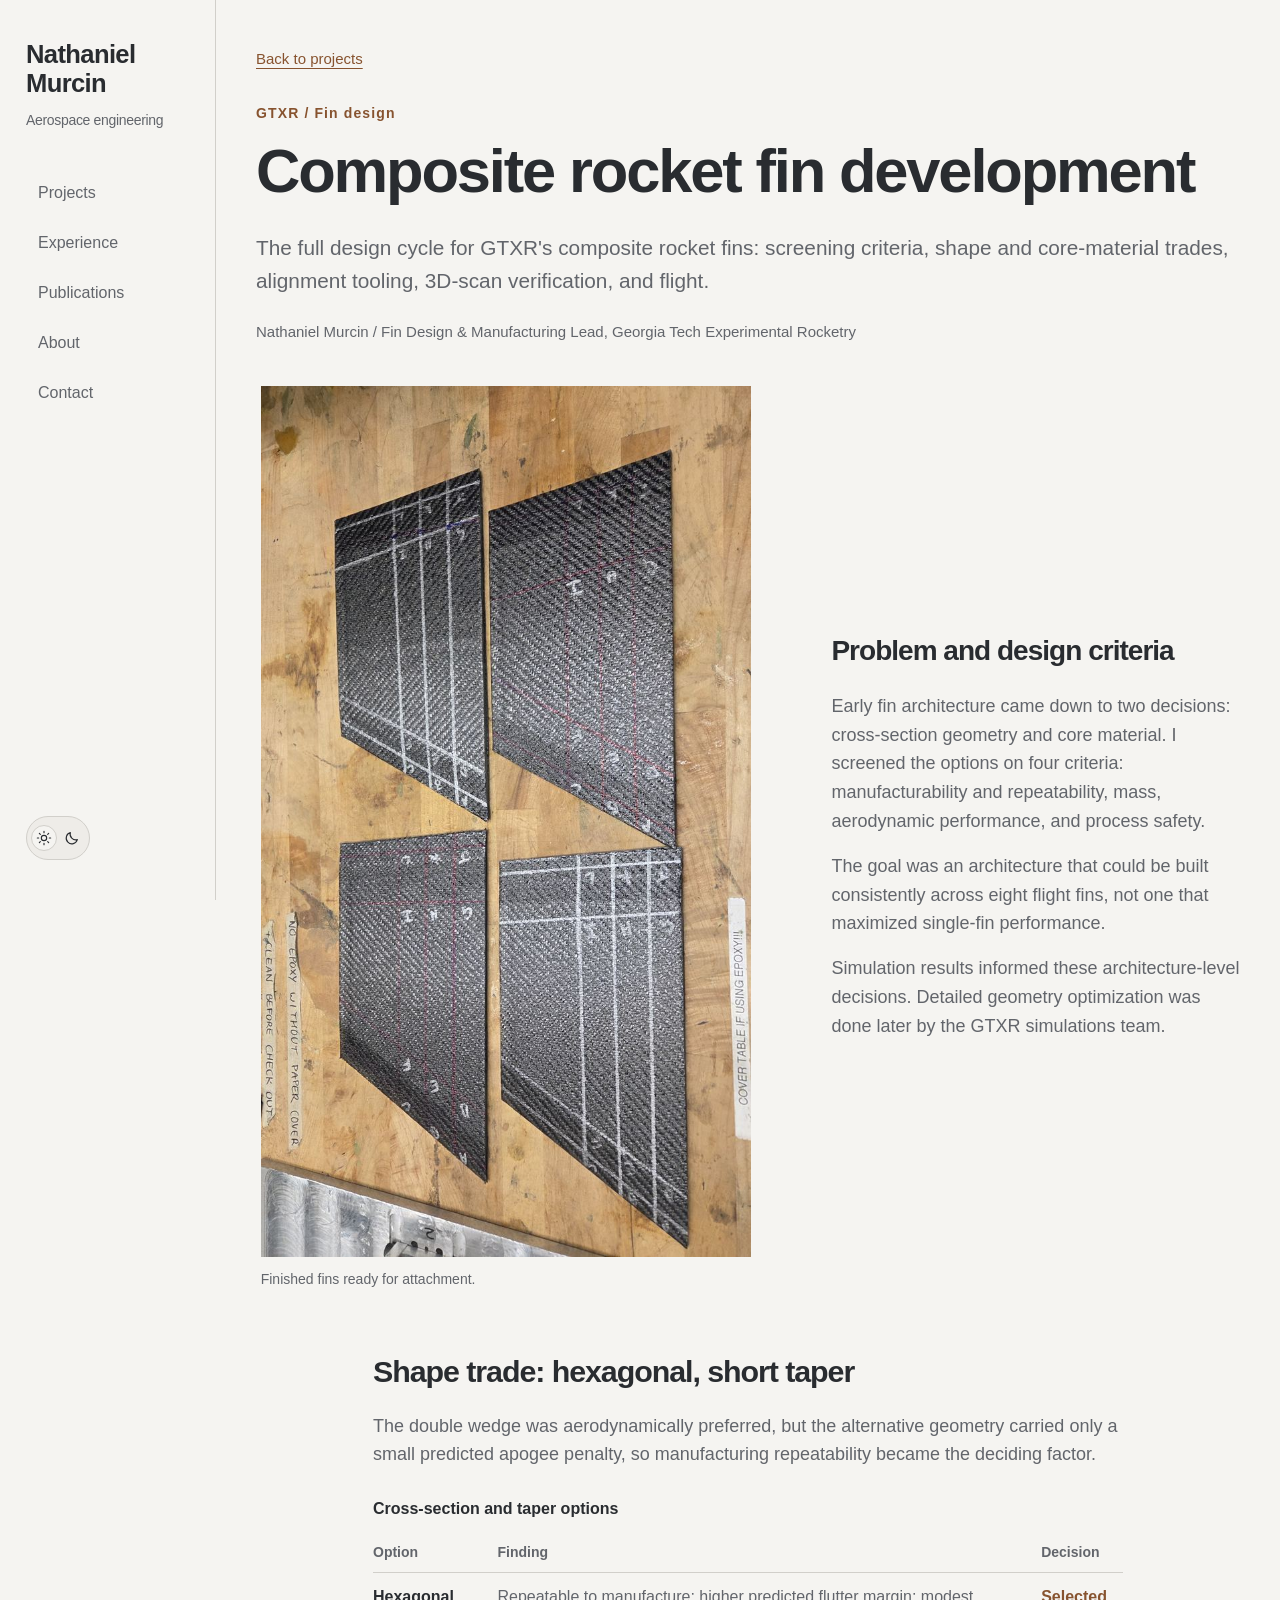
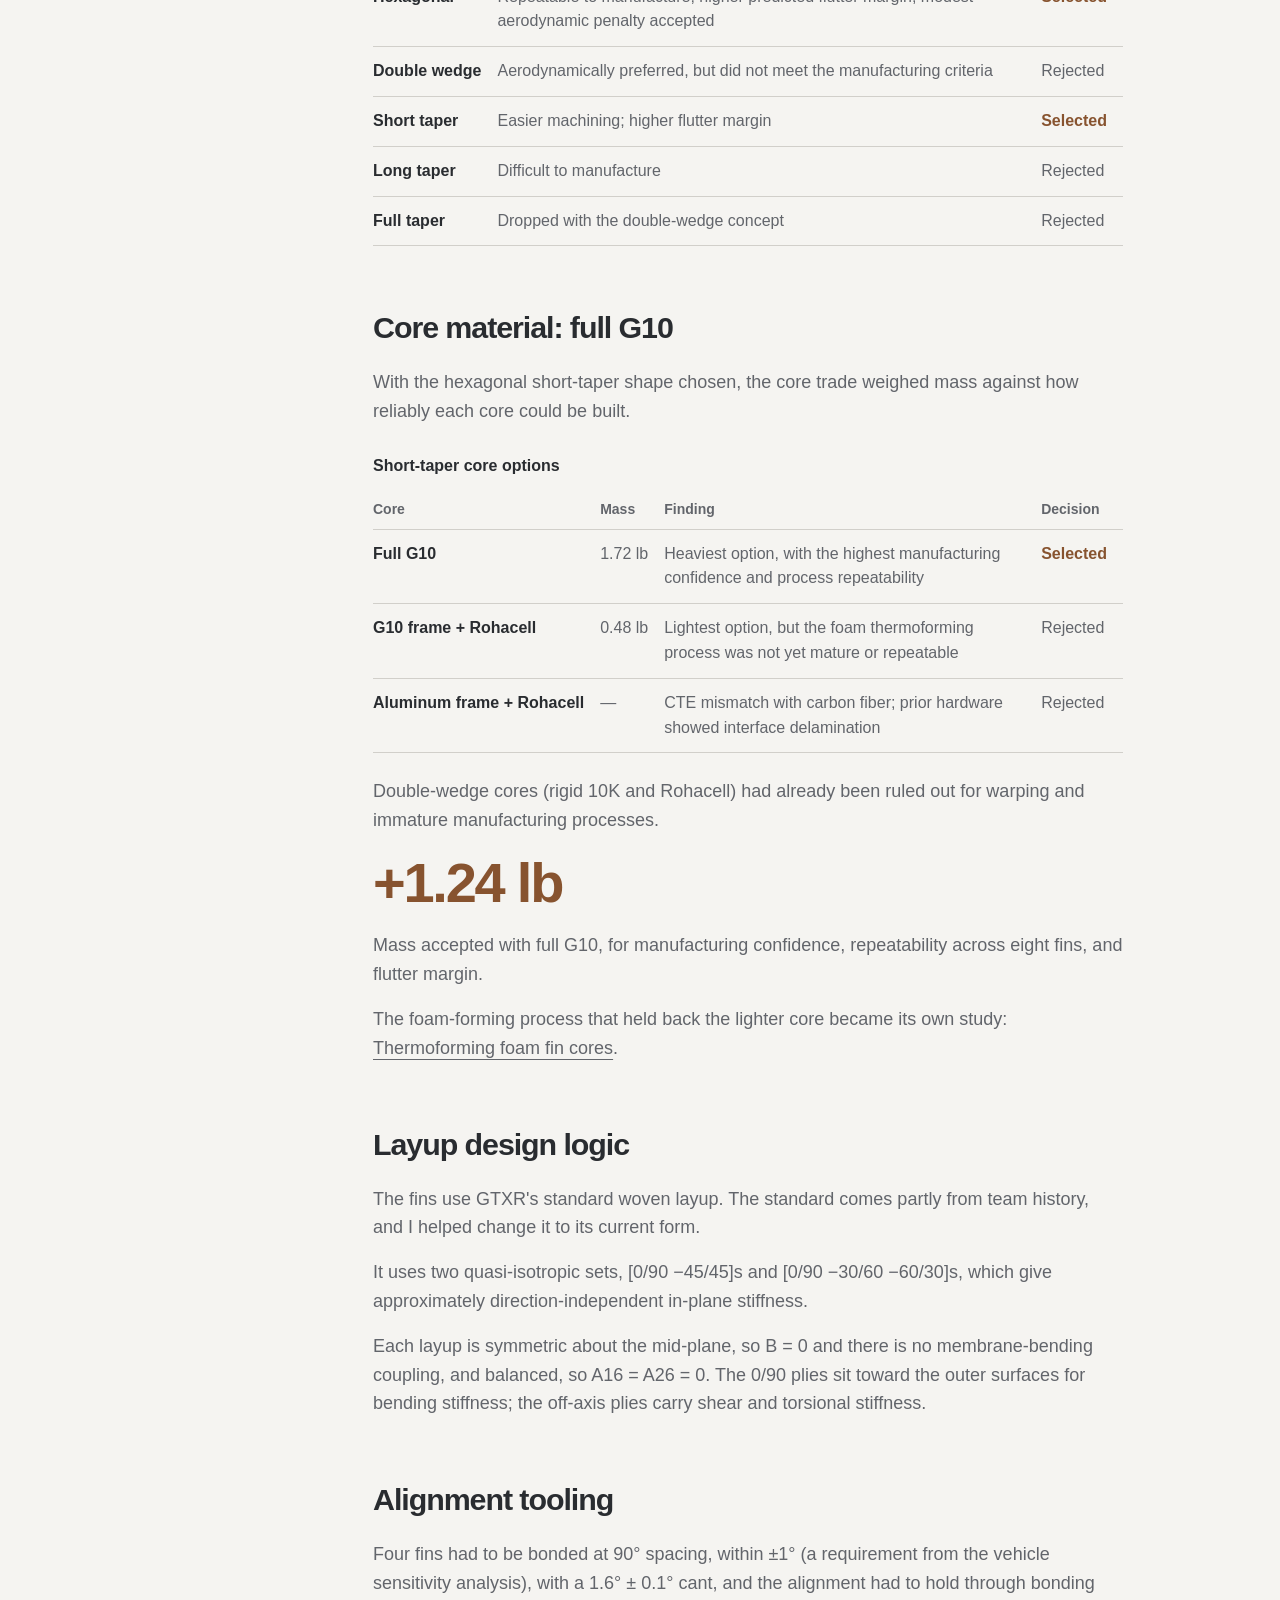
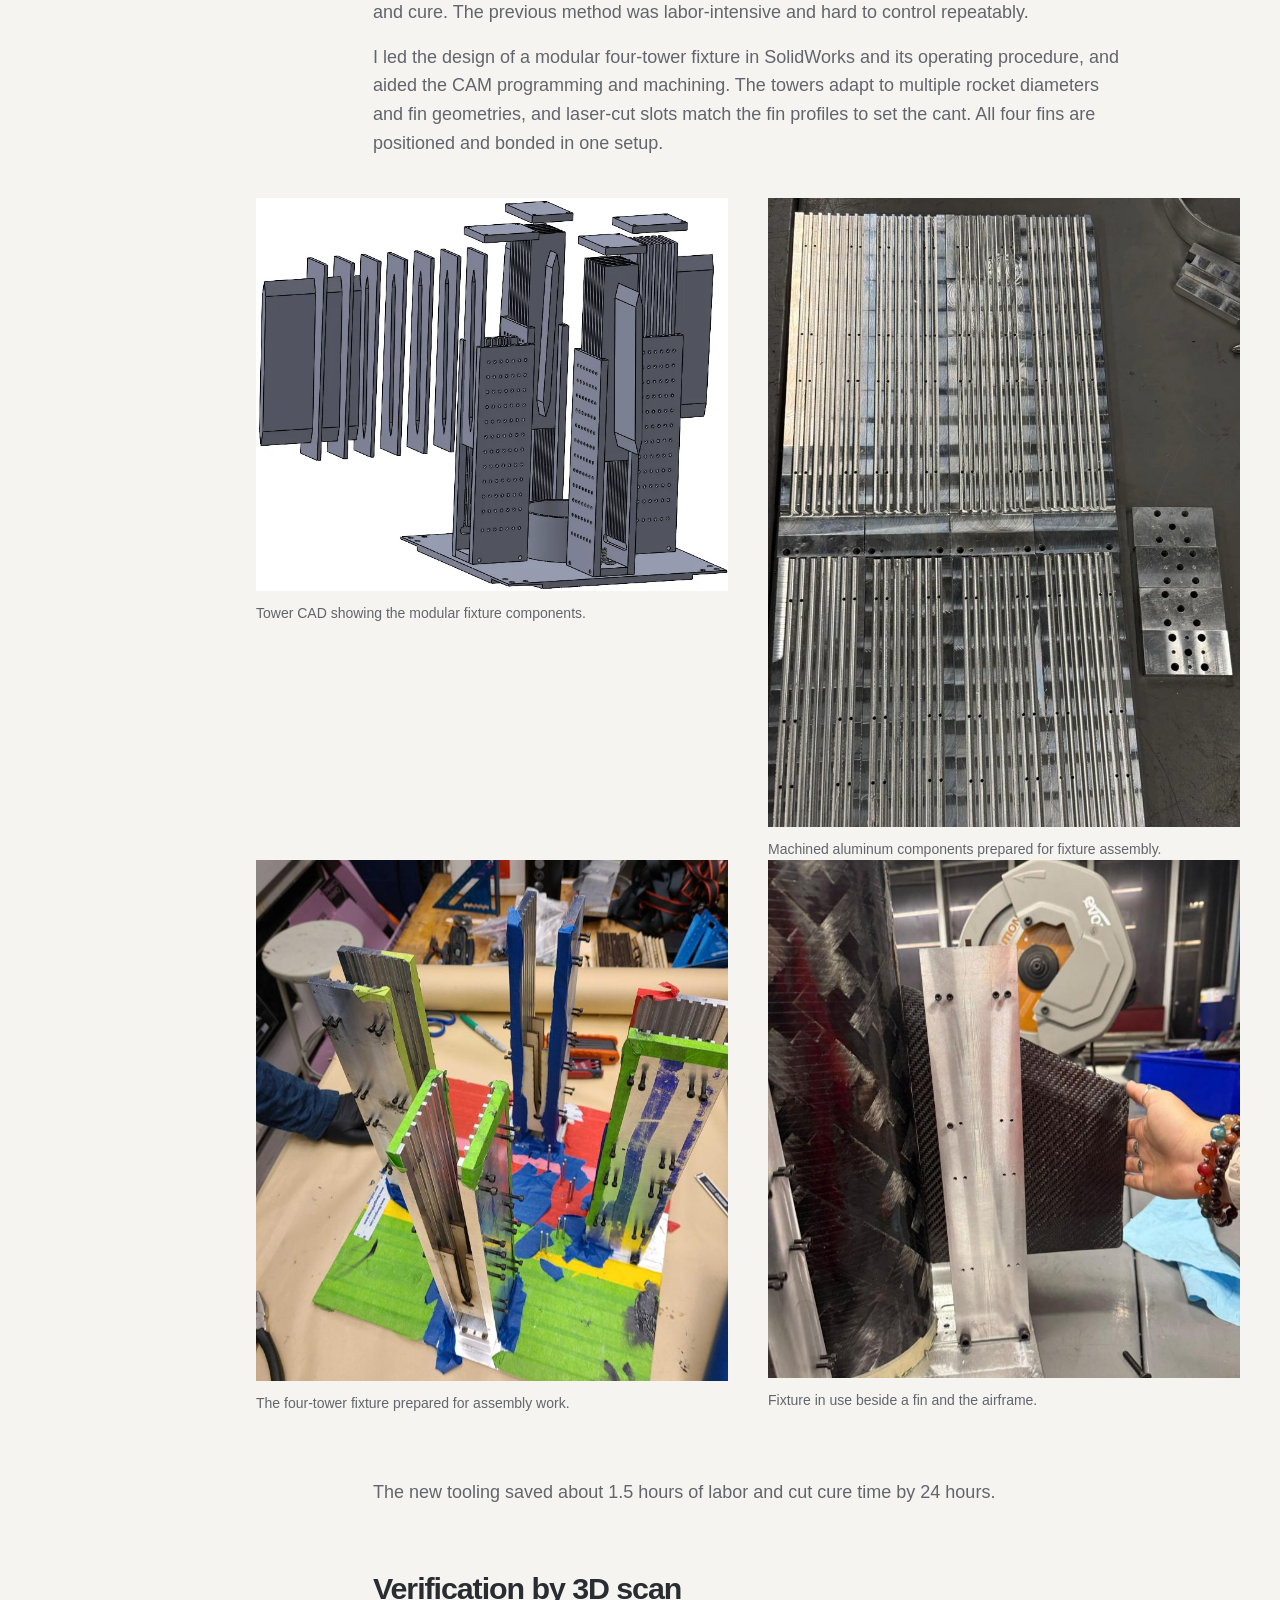
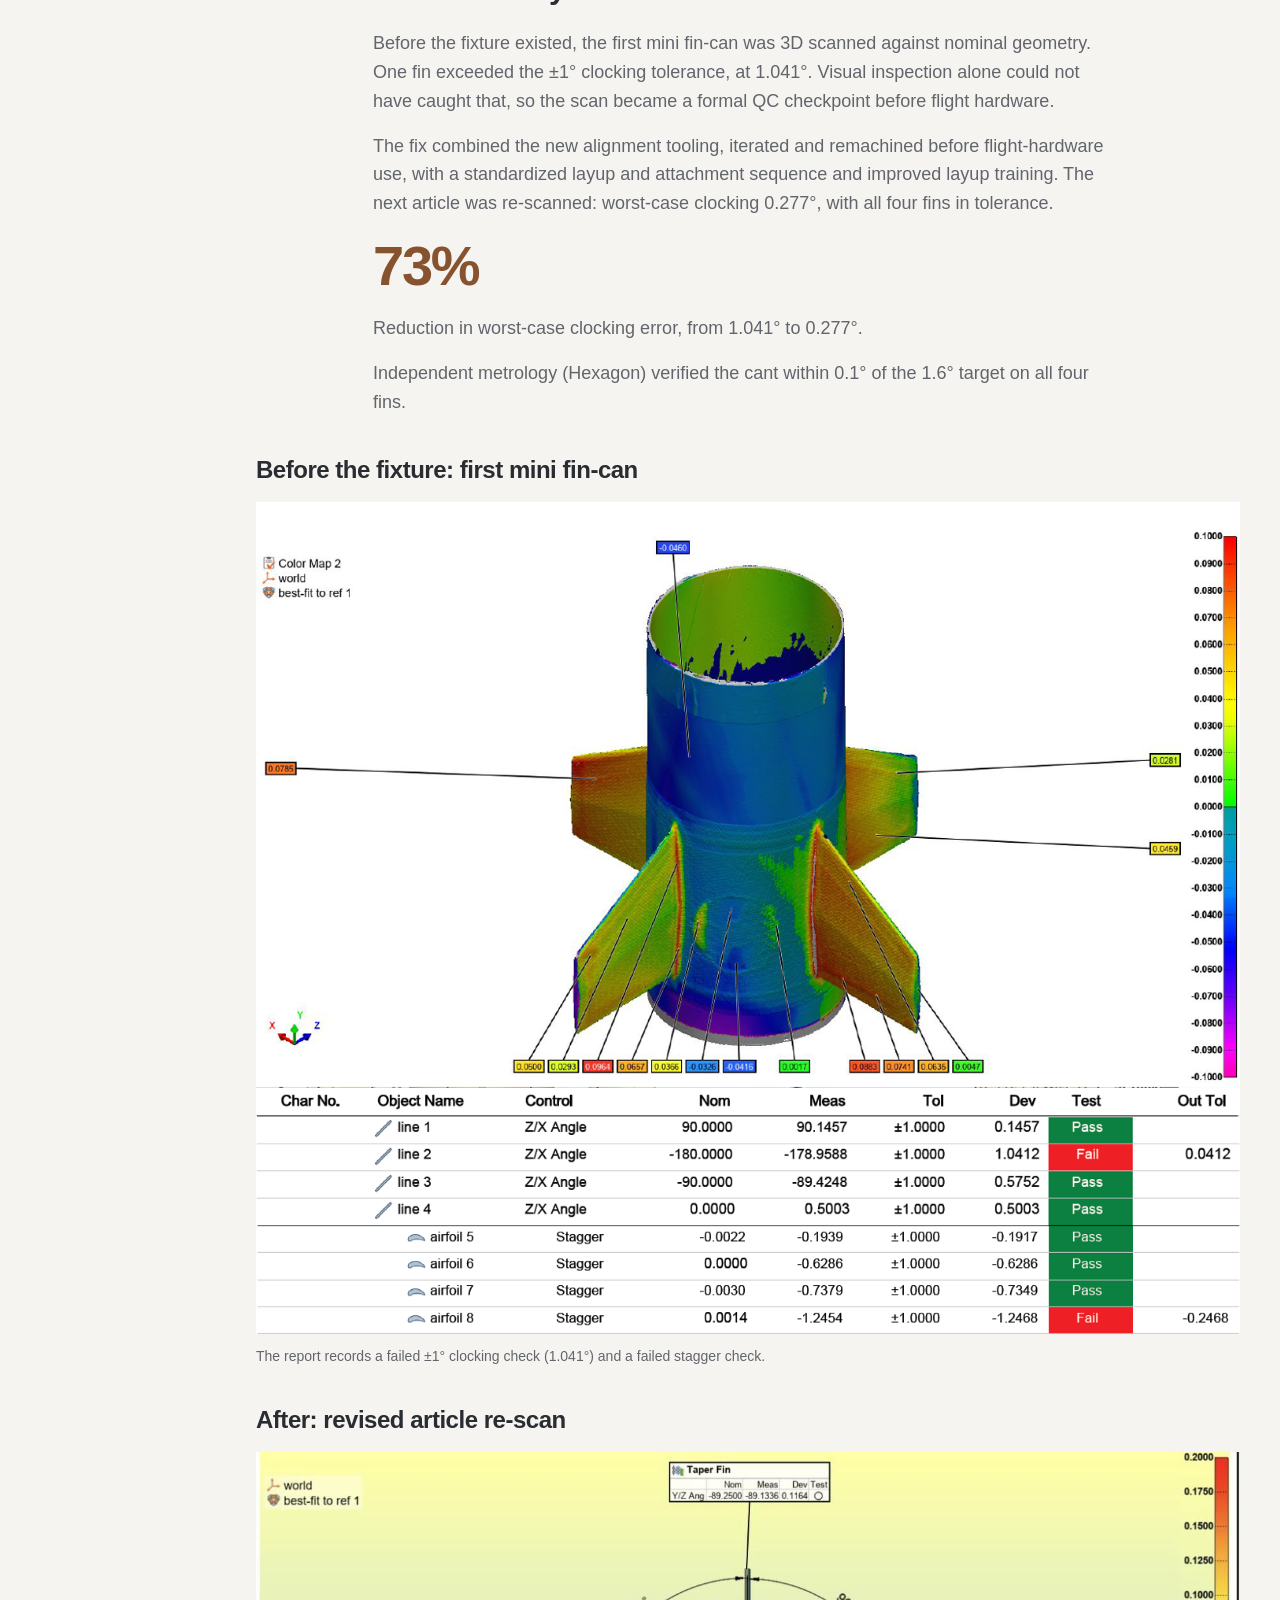
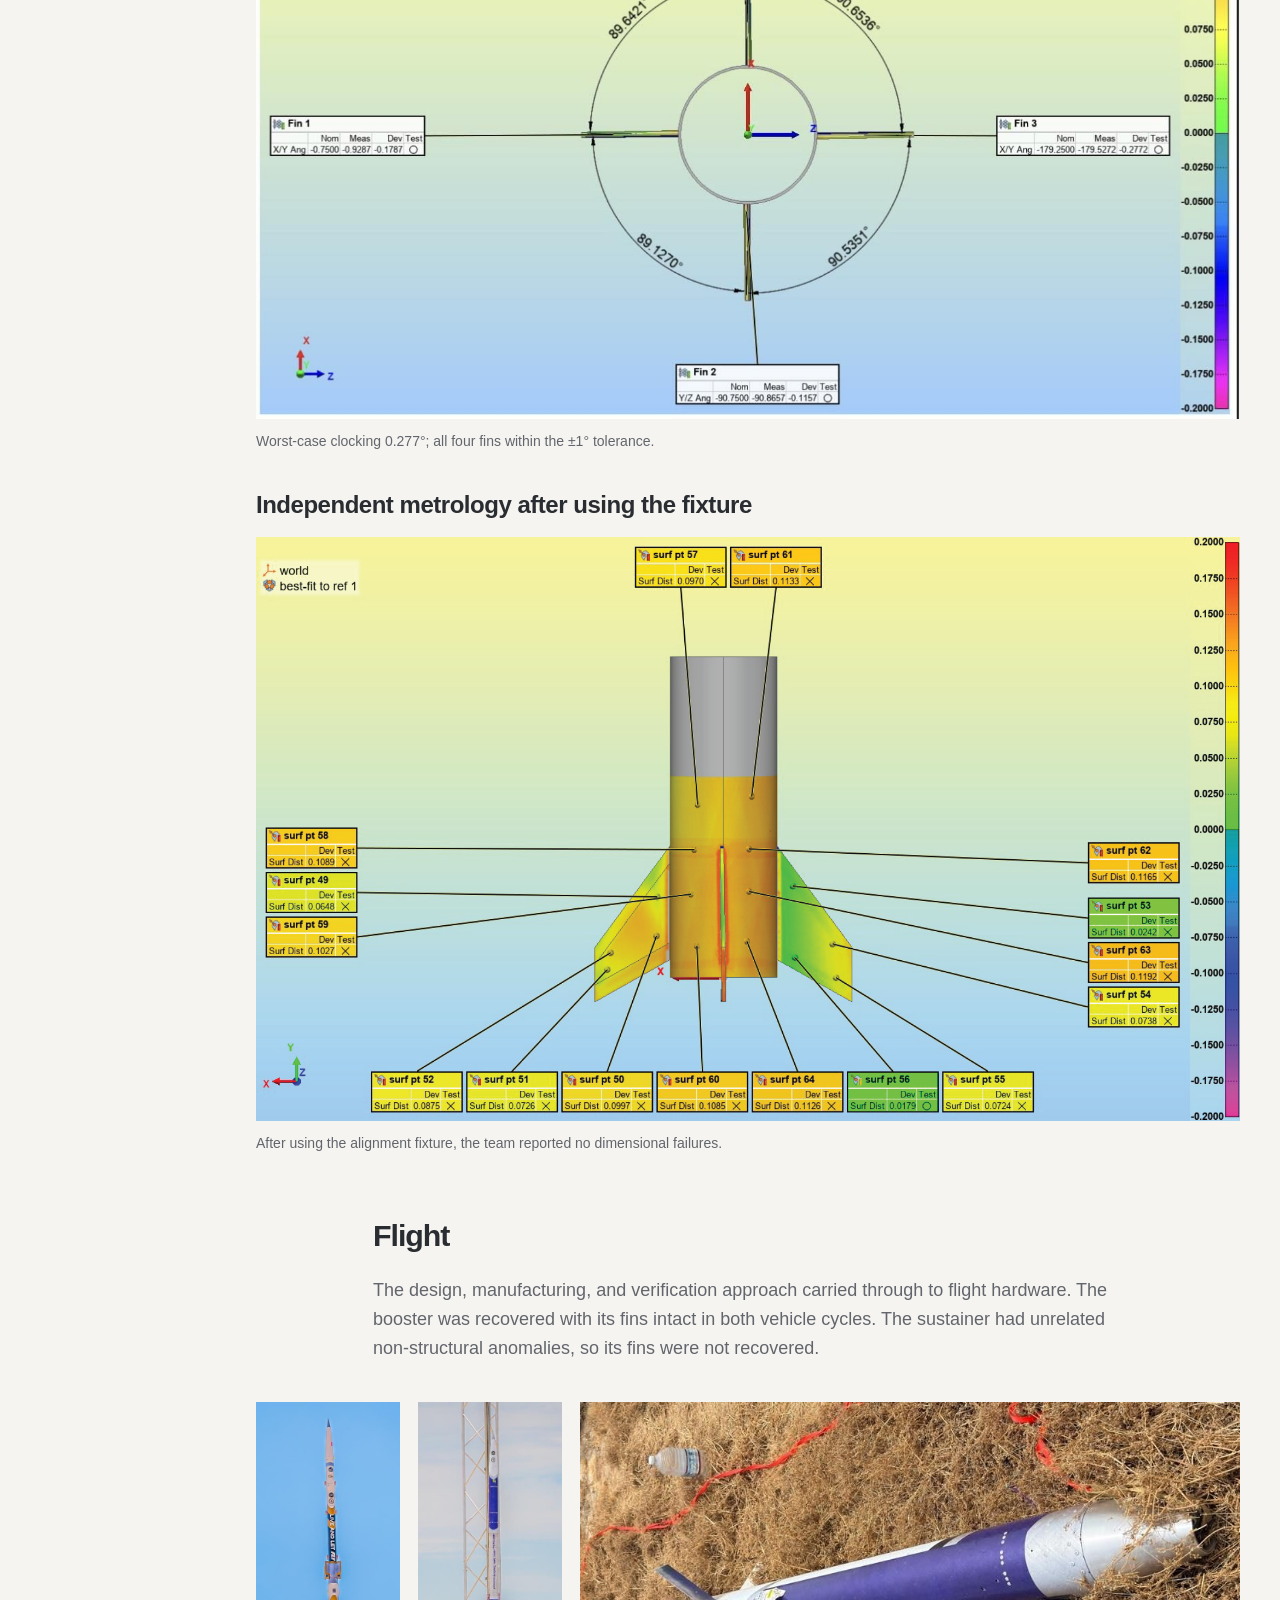
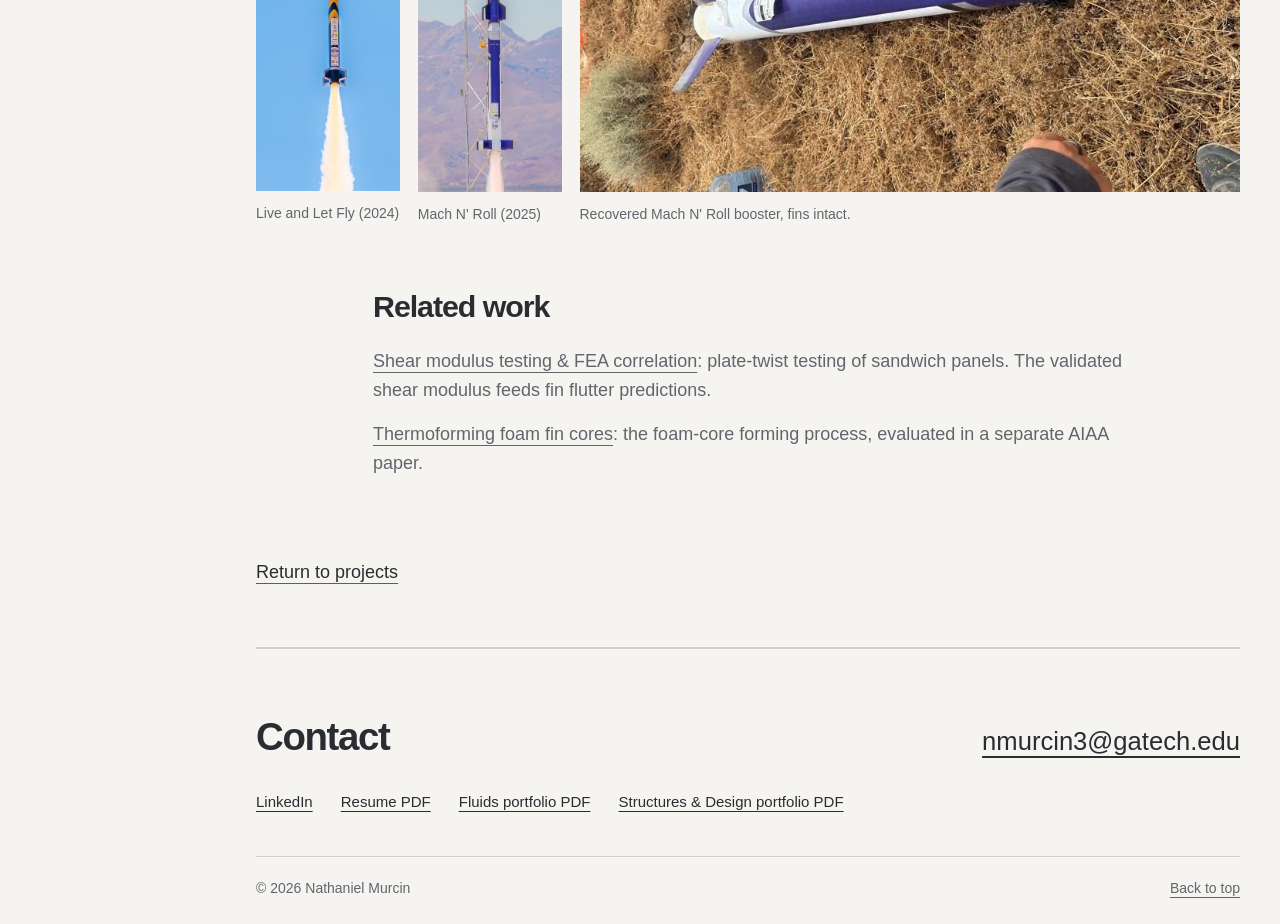
==== commit 2aaac858: "Reposition site toward fluids and mechanical design - New tagline and meta descriptions; fix og:imag" ====
--- a/projects/alignment/index.html
+++ b/projects/alignment/index.html
@@ -1,15 +1,12 @@
 <!doctype html>
-<html lang="en" data-theme="light">
+<html lang="en">
 <head>
 <meta charset="utf-8"><meta name="viewport" content="width=device-width, initial-scale=1">
-<meta name="google-site-verification" content="puXqQdYOni_7Xcv1-quEOG1gan9JZYwJJ6wjmhf37nc">
-<title>Modular fin-alignment tooling | Nathaniel Murcin</title>
-<meta name="description" content="A modular four-tower fixture to align upper-stage rocket fins and establish the required 1.6° cant across changing rocket diameters and fin profiles.">
-<link rel="canonical" href="https://nmurcin.github.io/projects/alignment/"><meta name="theme-color" content="#fafaf7">
-<meta property="og:type" content="website"><meta property="og:title" content="Modular fin-alignment tooling | Nathaniel Murcin"><meta property="og:description" content="A modular four-tower fixture to align upper-stage rocket fins and establish the required 1.6° cant across changing rocket diameters and fin profiles."><meta property="og:url" content="https://nmurcin.github.io/projects/alignment/"><meta property="og:site_name" content="Nathaniel Murcin">
-<meta property="og:image" content="https://nmurcin.github.io/assets/profile/nathaniel-murcin.png"><meta property="og:image:width" content="400"><meta property="og:image:height" content="400"><meta property="og:image:alt" content="Portrait of Nathaniel Murcin">
-<meta name="twitter:card" content="summary"><meta name="twitter:title" content="Modular fin-alignment tooling | Nathaniel Murcin"><meta name="twitter:description" content="A modular four-tower fixture to align upper-stage rocket fins and establish the required 1.6° cant across changing rocket diameters and fin profiles."><meta name="twitter:image" content="https://nmurcin.github.io/assets/profile/nathaniel-murcin.png">
-<link rel="icon" href="/assets/favicon.svg" type="image/svg+xml"><link rel="icon" href="/favicon.ico" sizes="any"><link rel="stylesheet" href="../../styles.css">
-<script>try{document.documentElement.dataset.theme=localStorage.getItem('theme')||(matchMedia('(prefers-color-scheme: dark)').matches?'dark':'light')}catch(e){}document.documentElement.classList.add('js');</script>
-<script type="application/ld+json">{"@context":"https://schema.org","@type":"ProfilePage","mainEntity":{"@type":"Person","name":"Nathaniel Murcin","url":"https://nmurcin.github.io/","email":"mailto:nmurcin3@gatech.edu","jobTitle":"Aerospace Engineering Student","affiliation":{"@type":"CollegeOrUniversity","name":"Georgia Institute of Technology"},"knowsAbout":["Fluid systems","Flight hardware","Structural analysis","Precision tooling","Composites manufacturing","Experimental testing"],"sameAs":["https://www.linkedin.com/in/nathaniel-murcin/","https://github.com/nmurcin"]}}</script>
-</head><body data-base="../../"><a class="skip-link" href="#main">Skip to content</a><header class="site-header"><div class="wrap header-inner"><a class="brand" href="../../index.html#top"><span class="brand-name">Nathaniel Murcin</span><span class="brand-role">Aerospace engineering</span></a><nav id="navigation" aria-label="Main navigation"><a href="../../index.html#work">Projects</a><a href="../../index.html#experience">Experience</a><a href="../../index.html#research">Research</a><a href="../../index.html#about">About</a><a href="../../index.html#contact">Contact</a></nav><div class="nav-controls"><button id="menu-toggle" type="button" aria-controls="navigation" aria-expanded="false">Menu</button><button id="theme-toggle" class="theme-switch" type="button" role="switch" aria-checked="false" aria-label="Dark mode" title="Switch to dark mode"><span class="theme-thumb" aria-hidden="true"></span><svg class="theme-sun" viewBox="0 0 24 24" aria-hidden="true"><circle cx="12" cy="12" r="4"></circle><path d="M12 2v2m0 16v2M2 12h2m16 0h2M5 5l1.5 1.5m11 11L19 19M5 19l1.5-1.5m11-11L19 5"></path></svg><svg class="theme-moon" viewBox="0 0 24 24" aria-hidden="true"><path d="M20 14.5A8.5 8.5 0 0 1 9.5 4a8.5 8.5 0 1 0 10.5 10.5Z"></path></svg></button></div></div></header><main id="main" class="case-main wrap"><section class="case-intro" id="top"><a class="back-link" href="../../index.html#work">Back to projects</a><p class="eyebrow">GTXR / Precision tooling</p><h1>Modular fin-alignment tooling</h1><p class="case-lead">A modular four-tower fixture to align upper-stage rocket fins and establish the required 1.6° cant across changing rocket diameters and fin profiles.</p><p class="metadata">Nathaniel Murcin / Fin Design &amp; Manufacturing Lead</p></section><div class="case-opening"><div class="media-group"><figure class="case-portrait"><a class="image-link" href="../../assets/projects/alignment-jig/on-airframe.jpg"><img src="../../assets/projects/alignment-jig/on-airframe.jpg" width="564" height="713" alt="Four-tower alignment fixture on a rocket airframe" loading="eager" decoding="async"></a><figcaption>Four towers constrain the fins during attachment.</figcaption></figure></div><div class="case-objective"><h2>Objective</h2><p>Achieve a fin cant angle of 1.6° ± 0.1° while remaining modular to accommodate different vehicle diameters and fin designs.</p><p>I designed the modular fixture and aided in CAM programming and machining the hardware.</p><div class="project-result"><strong>&lt;0.1°</strong><p>Error on all four fins, verified by independent metrology.</p></div></div></div><section class="case-copy"><h2>From fixed concepts to modular towers</h2><p>Early concepts used a single tower or fixed geometry. I iterated to four modular towers, one constraining each fin, to accommodate different rocket diameters and fin profiles.</p><p>Laser-cut slots match the fin profiles and establish the 1.6° cant.</p></section><div class="media-group evidence-pair"><figure class=""><a class="image-link" href="../../assets/projects/alignment-jig/cad.webp"><img src="../../assets/projects/alignment-jig/cad.webp" width="793" height="660" alt="Exploded CAD of modular tower components" loading="lazy" decoding="async"></a><figcaption>Tower CAD showing the modular fixture components.</figcaption></figure><figure class="tall-evidence"><a class="image-link" href="../../assets/projects/alignment-jig/machined-parts.webp"><img src="../../assets/projects/alignment-jig/machined-parts.webp" width="800" height="1066" alt="Machined aluminum alignment components" loading="lazy" decoding="async"></a><figcaption>Machined aluminum components prepared for fixture assembly.</figcaption></figure></div><section class="case-copy"><h2>Manufacture and assembly</h2><p>I aided in CAM Programming and machining all hardware.</p></section><div class="media-group evidence-pair"><figure class="tall-evidence"><a class="image-link" href="../../assets/projects/alignment-jig/setup.jpg"><img src="../../assets/projects/alignment-jig/setup.jpg" width="759" height="839" alt="Fixture prepared for fin assembly" loading="lazy" decoding="async"></a><figcaption>The four-tower fixture prepared for assembly work.</figcaption></figure><figure class="tall-evidence"><a class="image-link" href="../../assets/projects/alignment-jig/in-use.jpg"><img src="../../assets/projects/alignment-jig/in-use.jpg" width="764" height="839" alt="Fixture constraining a fin on the airframe" loading="lazy" decoding="async"></a><figcaption>Fixture in use beside a fin and the airframe.</figcaption></figure></div><section class="case-copy"><h2>Independent verification</h2><p>Independent metrology verified all four fins within &lt;0.1° of the 1.6° target.</p></section><section class="case-copy"><h2>Before and after alignment</h2><p>Before the fixture was introduced, the fin inspection report recorded failures in both angular alignment and stagger criteria. After using the alignment fixture, the team reported no dimensional failures. The reports below document the comparison.</p></section><div class="media-group report-comparison"><figure class=""><h3 class="report-heading">Before the tool</h3><a class="image-link" href="../../assets/projects/alignment-jig/alignment-before.png"><img src="../../assets/projects/alignment-jig/alignment-before.png" width="1250" height="1057" alt="Before report showing failed angular alignment and stagger checks" loading="lazy" decoding="async"></a><figcaption>Before the alignment fixture: the report records failed checks.</figcaption></figure><figure class=""><h3 class="report-heading">After using the tool</h3><a class="image-link" href="../../assets/projects/alignment-jig/alignment-after.png"><img src="../../assets/projects/alignment-jig/alignment-after.png" width="1627" height="966" alt="After report of the fin assembly aligned using the fixture" loading="lazy" decoding="async"></a><figcaption>After using the alignment fixture: the team reported no dimensional failures.</figcaption></figure></div><div class="case-return"><a href="../../index.html#work">Return to projects</a></div></main><footer class="site-footer wrap" id="contact"><div><h2>Contact</h2><a class="email" href="mailto:nmurcin3@gatech.edu">nmurcin3@gatech.edu</a></div><div class="footer-links"><a href="https://www.linkedin.com/in/nathaniel-murcin/">LinkedIn</a><a href="../../resume.pdf" target="_blank" rel="noopener">Resume PDF</a><a href="../../portfolio_vNext/output/Nathaniel_Murcin_Engineering_Portfolio_vNext_r2.pdf" target="_blank" rel="noopener">Portfolio PDF</a></div><div class="footer-bottom"><p>© <span id="year">2026</span> Nathaniel Murcin</p><a href="#top">Back to top</a></div></footer><dialog id="lightbox" aria-labelledby="lightbox-caption"><div class="lightbox-top"><span id="lightbox-count"></span><button id="lightbox-close" type="button">Close</button></div><img id="lightbox-image" alt=""><div class="lightbox-bottom"><button id="lightbox-prev" type="button">Previous</button><p id="lightbox-caption"></p><button id="lightbox-next" type="button">Next</button></div></dialog><script src="../../assets/project-media.js"></script><script src="../../script.js"></script></body></html>+<title>Composite rocket fin development | Nathaniel Murcin</title>
+<meta name="robots" content="noindex">
+<link rel="canonical" href="https://nmurcin.github.io/projects/fin-development/">
+<meta http-equiv="refresh" content="0; url=../fin-development/#tooling">
+<script>location.replace('../fin-development/#tooling');</script>
+</head>
+<body><p>The fin-alignment tooling case study is now part of <a href="../fin-development/#tooling">Composite rocket fin development</a>.</p></body>
+</html>
